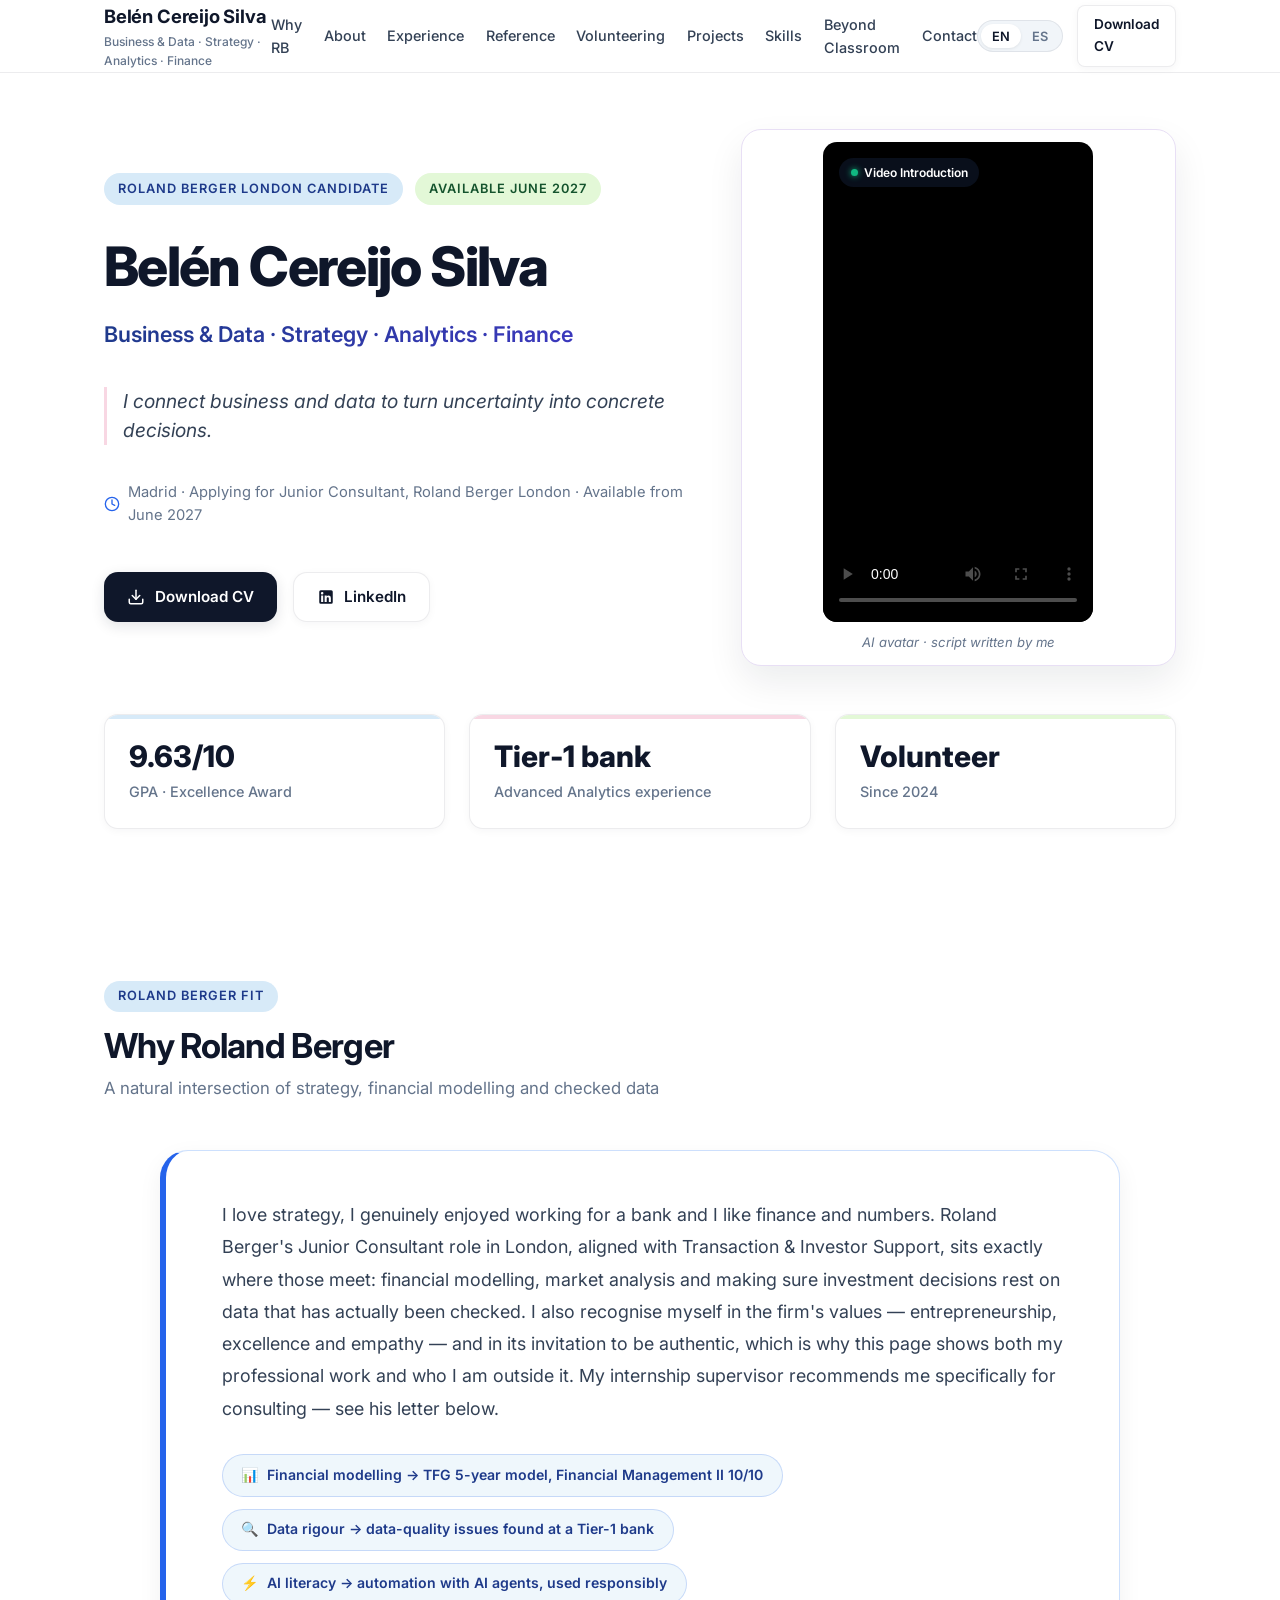
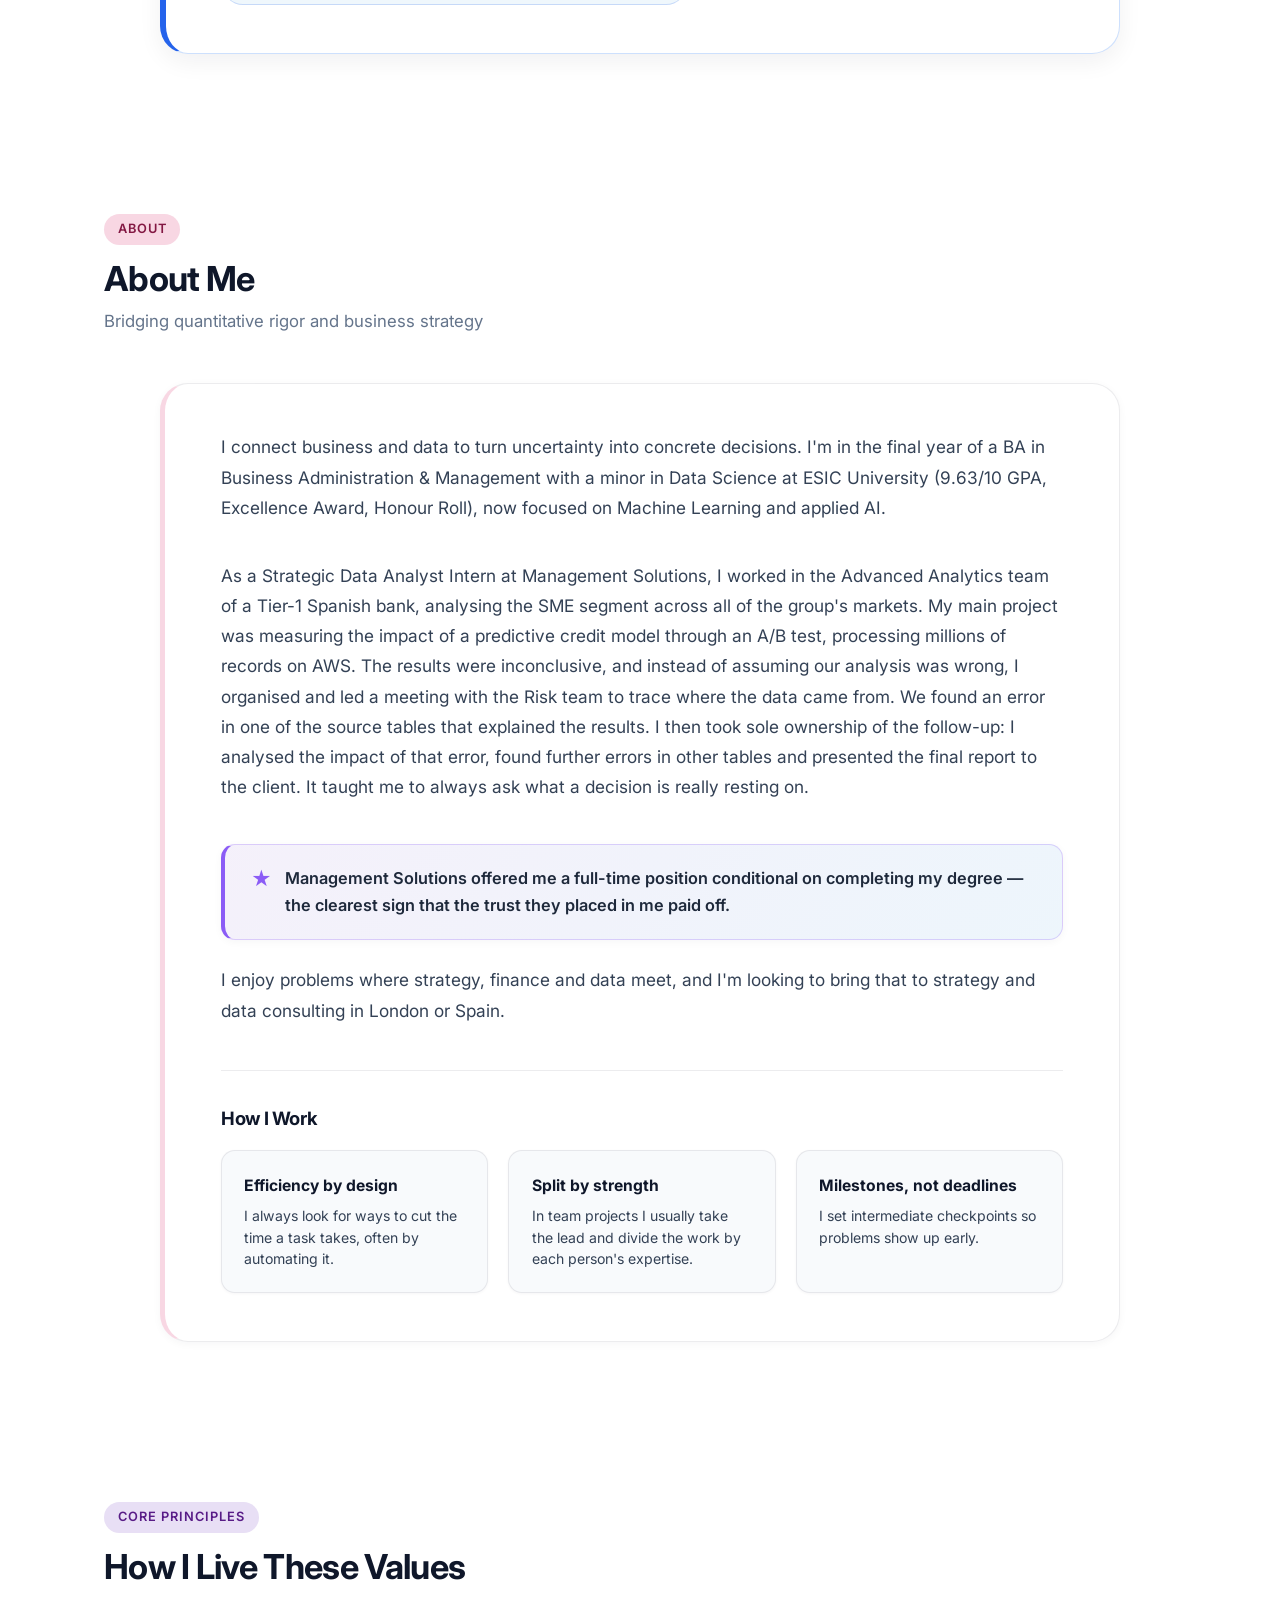
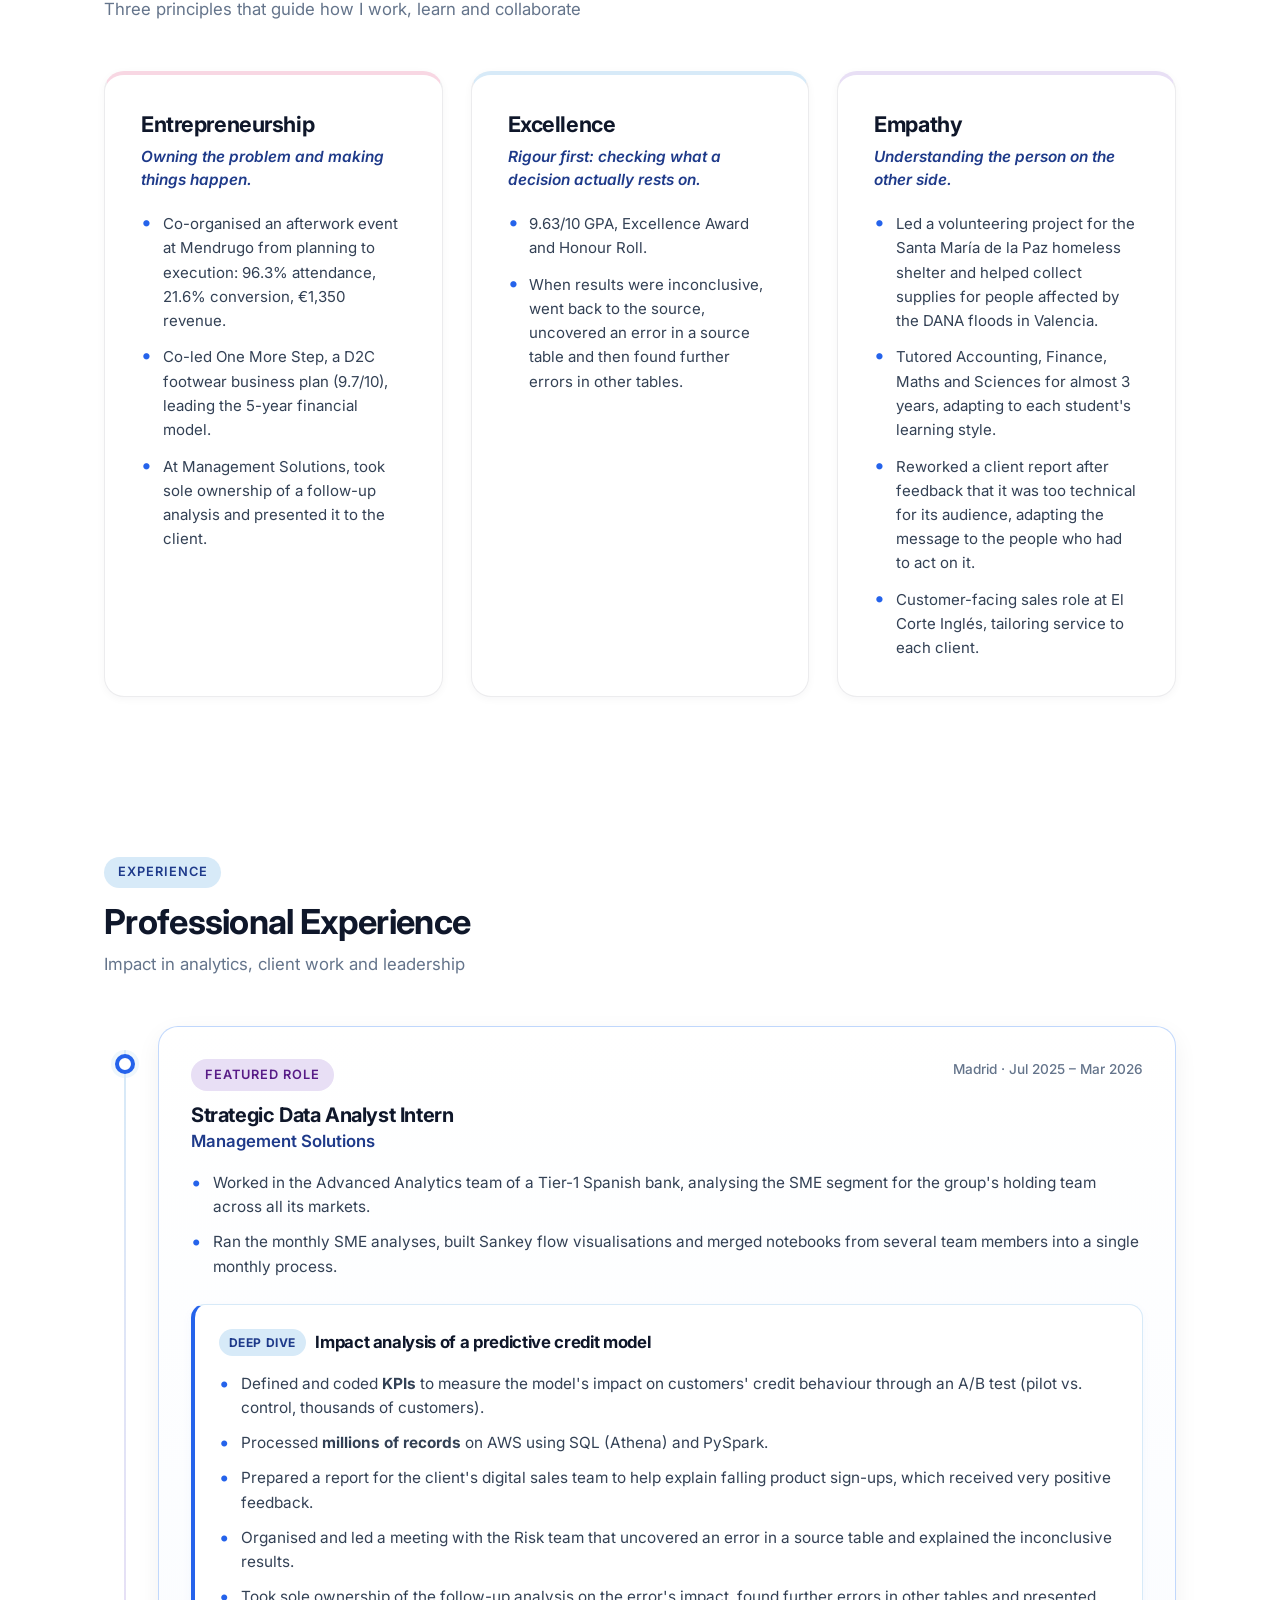
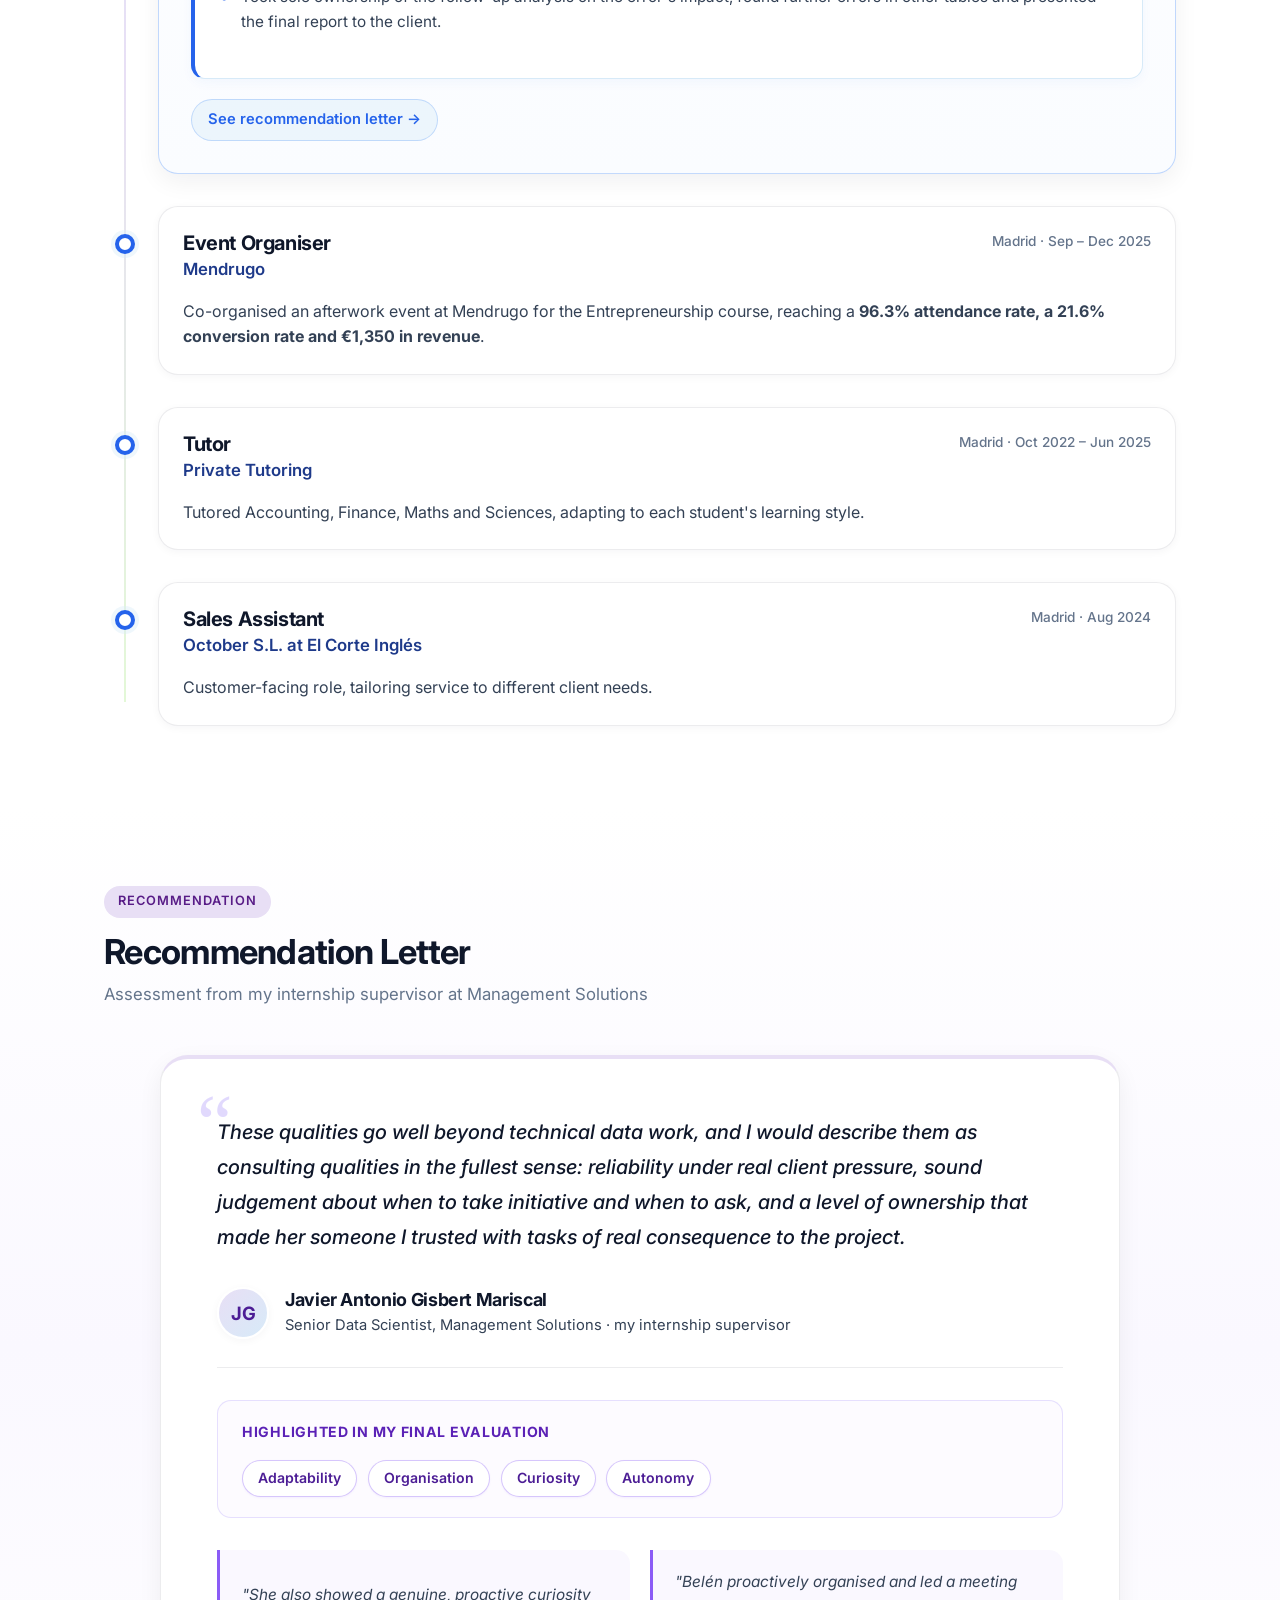
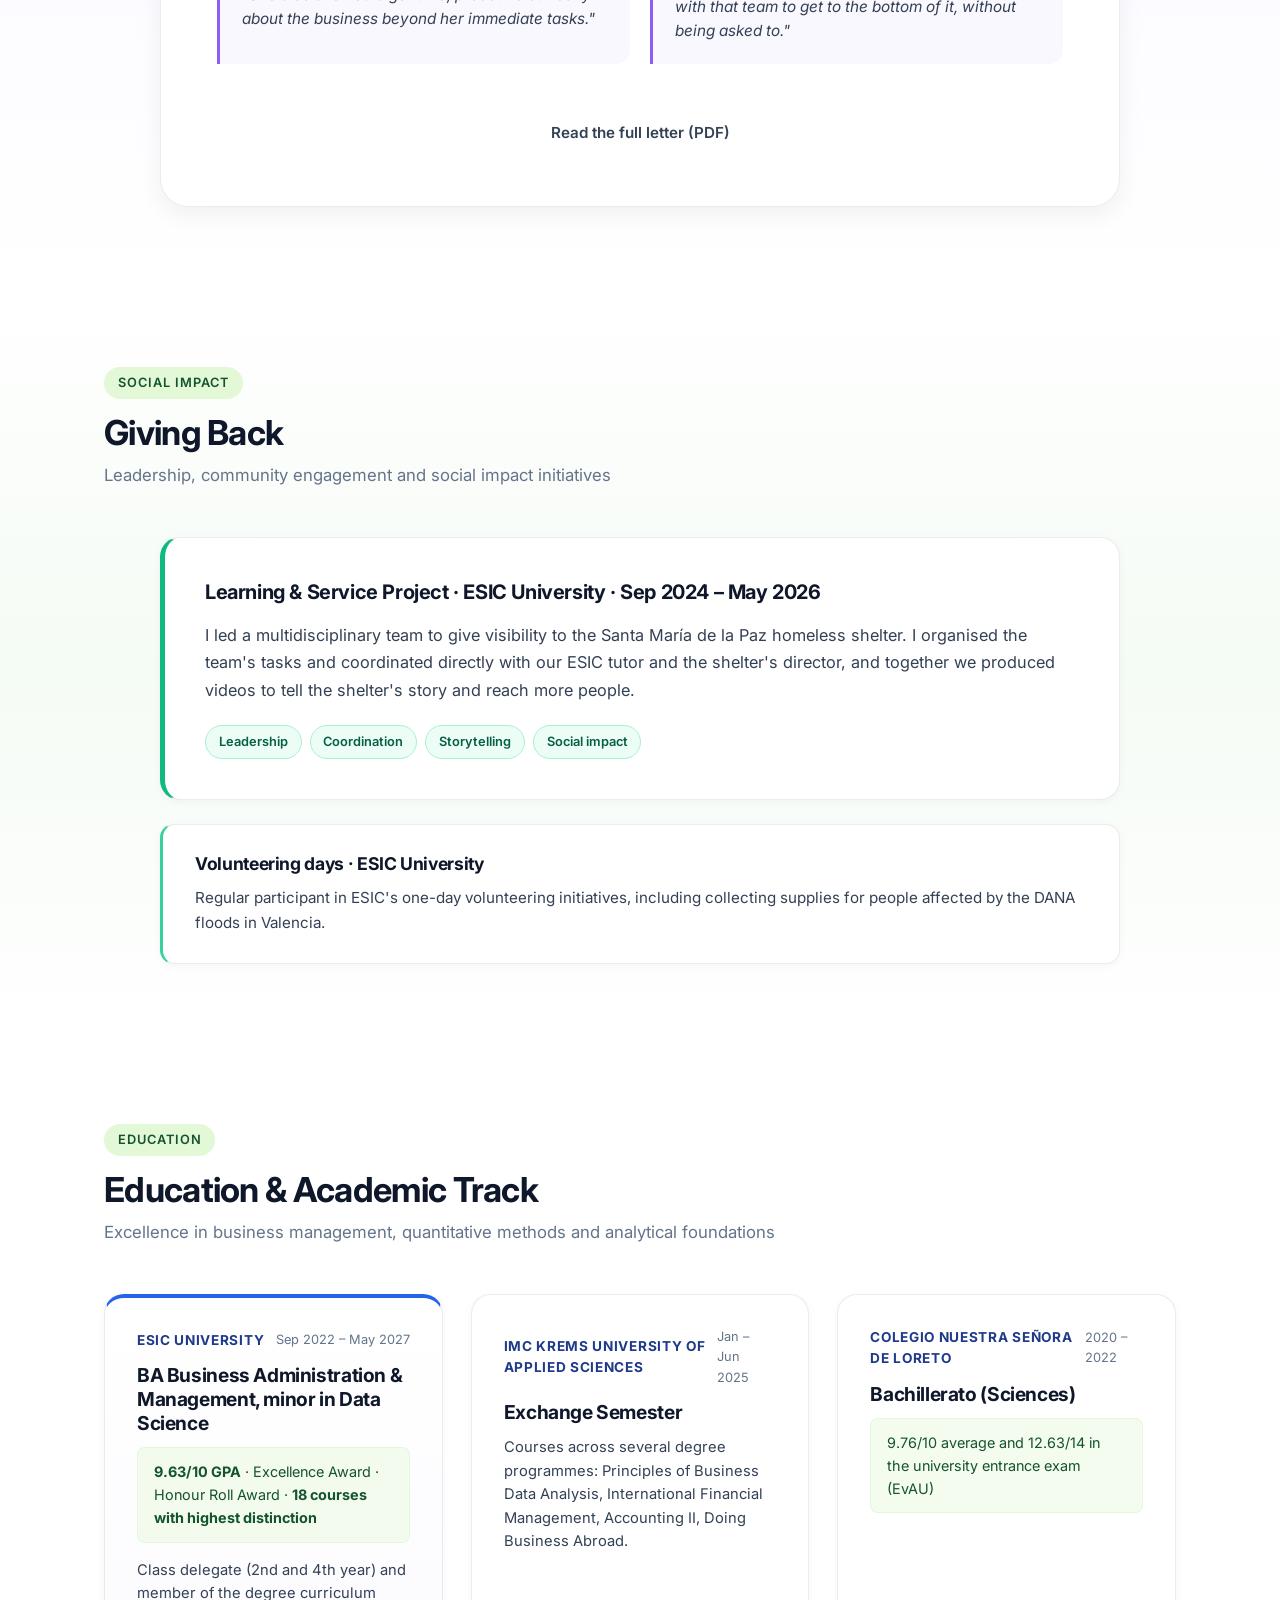
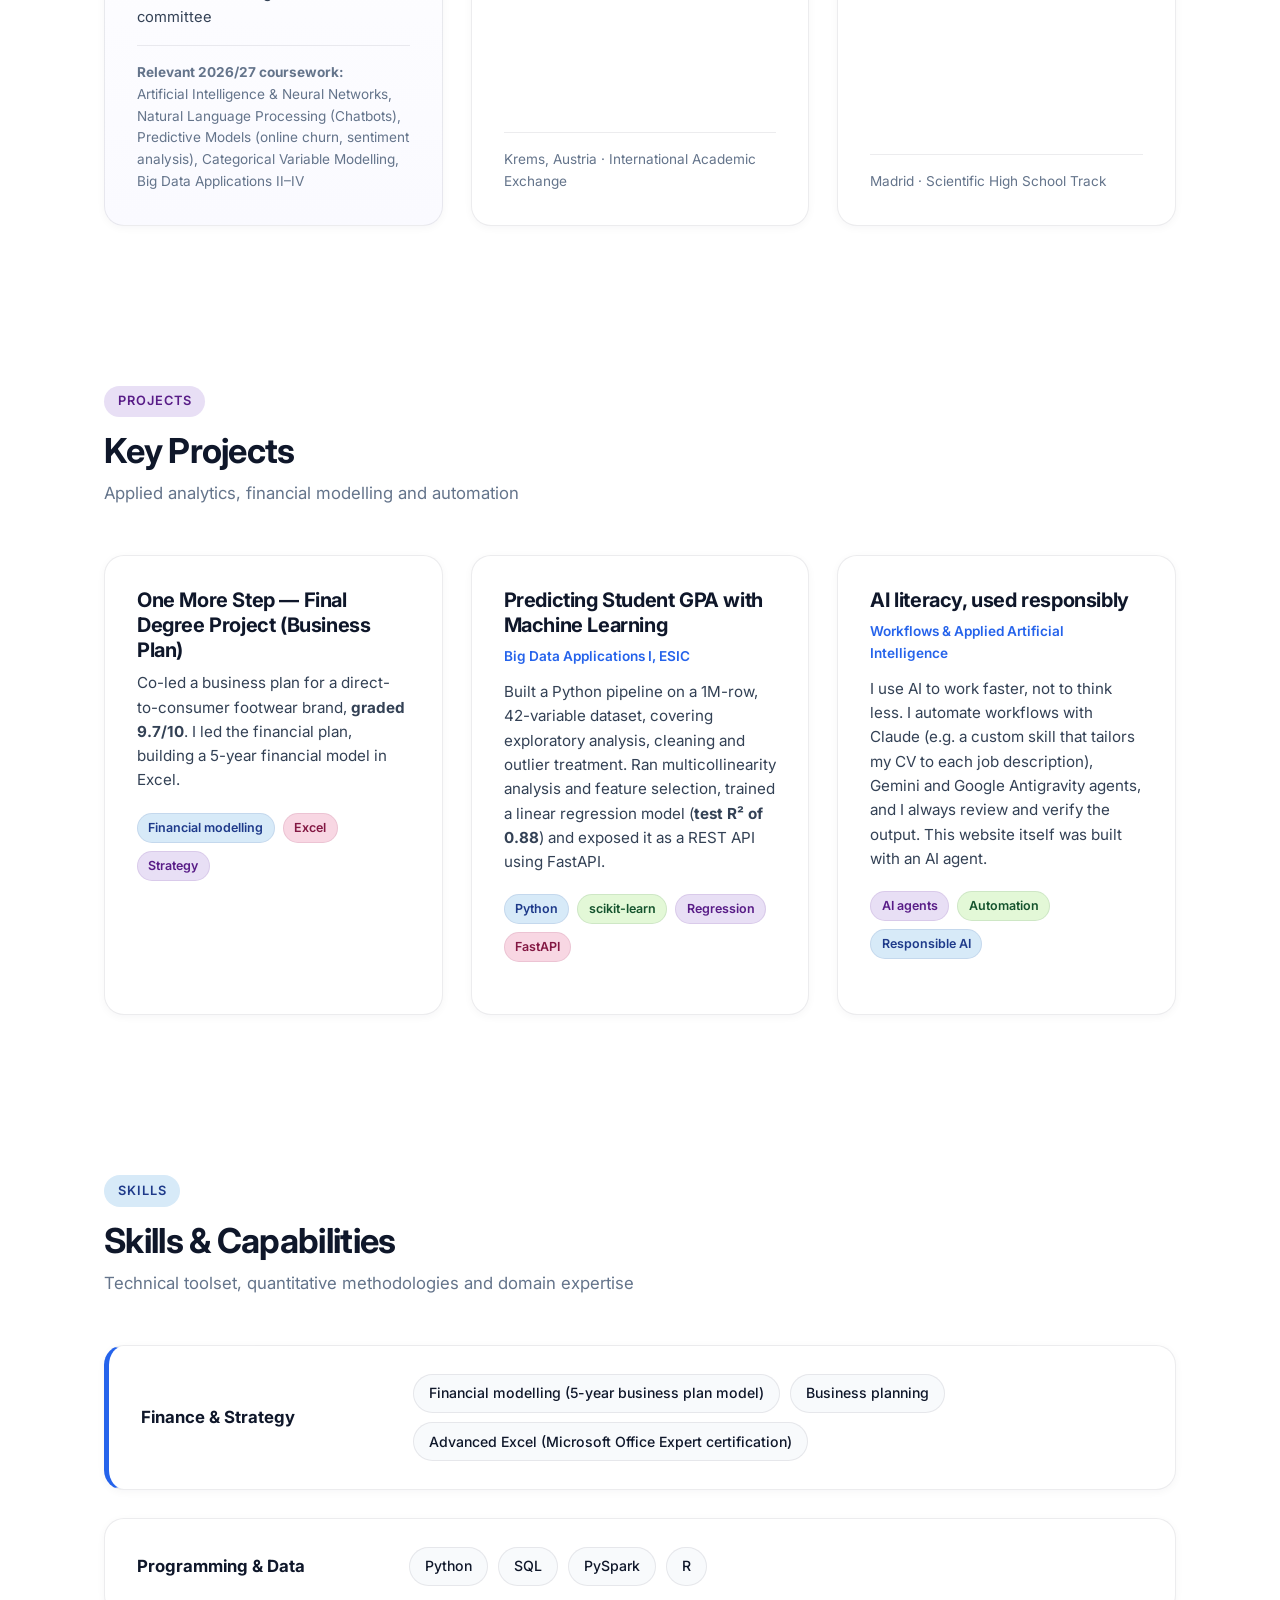
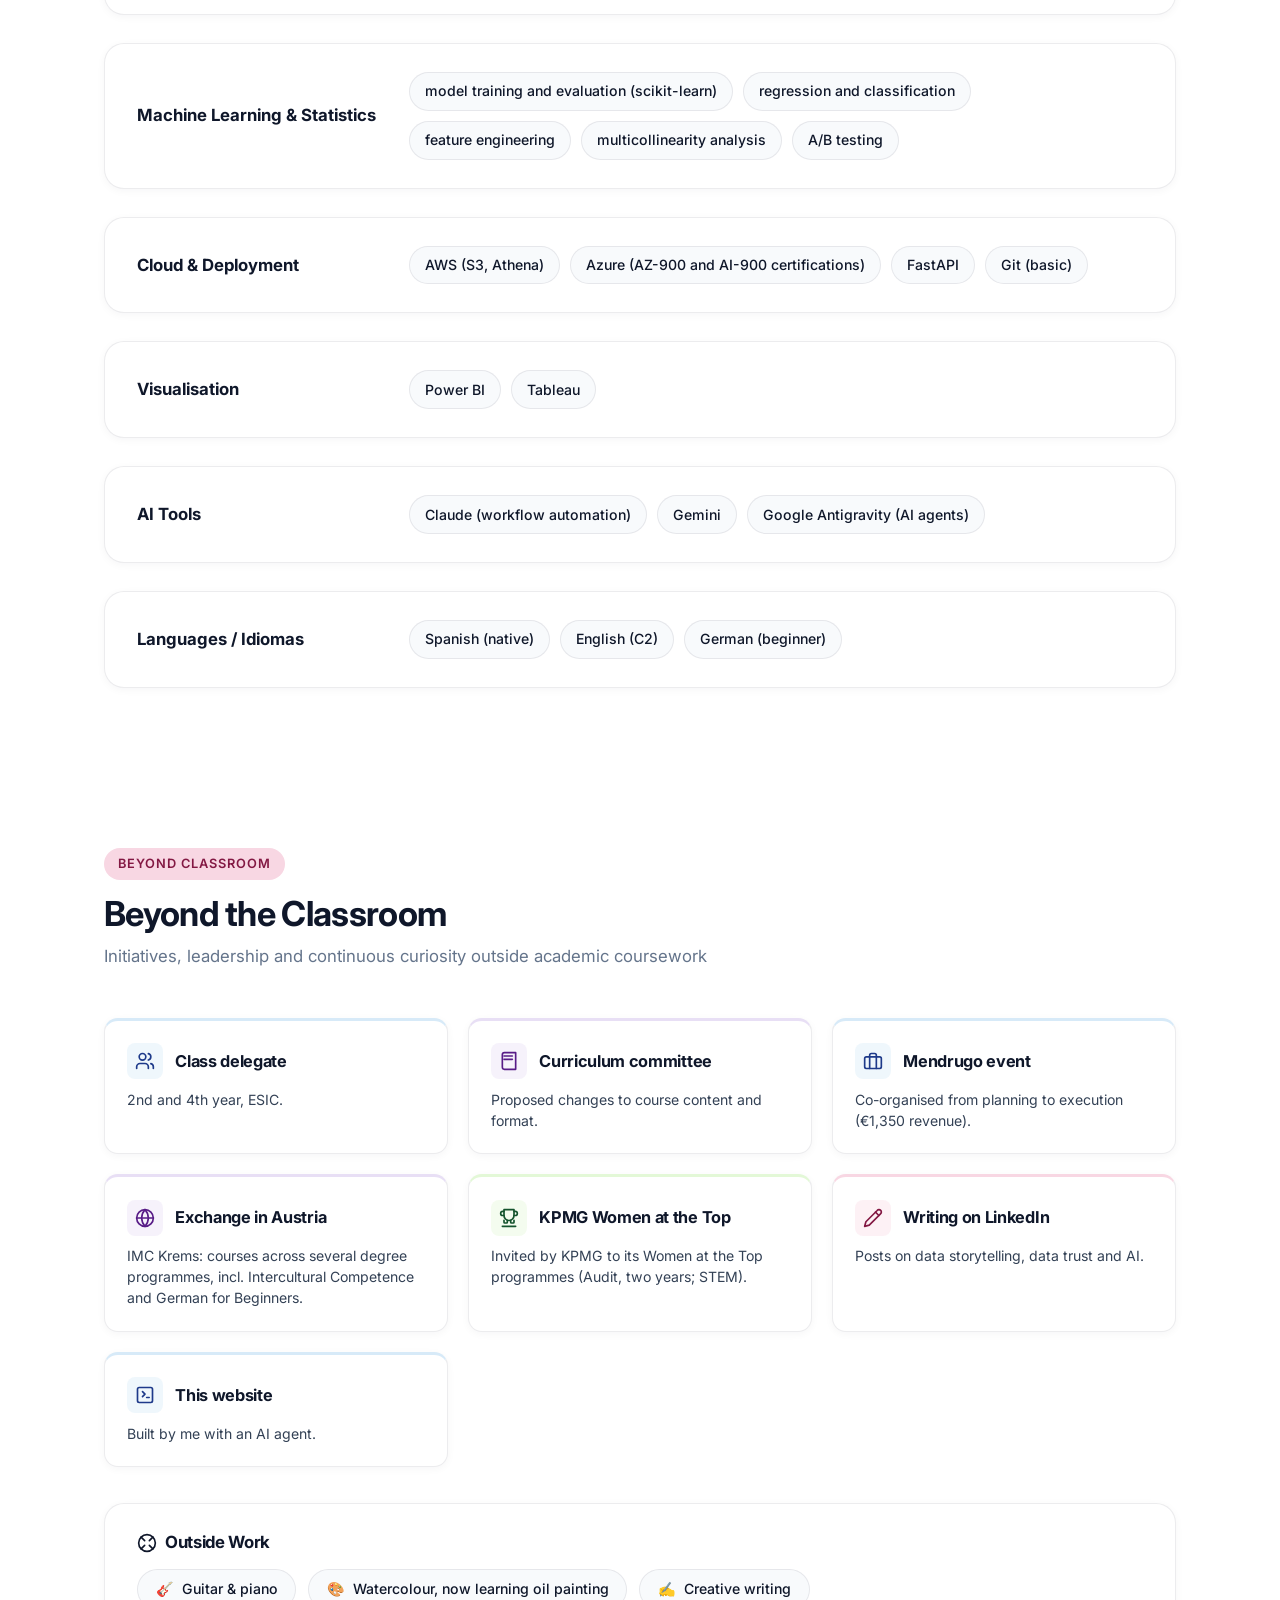
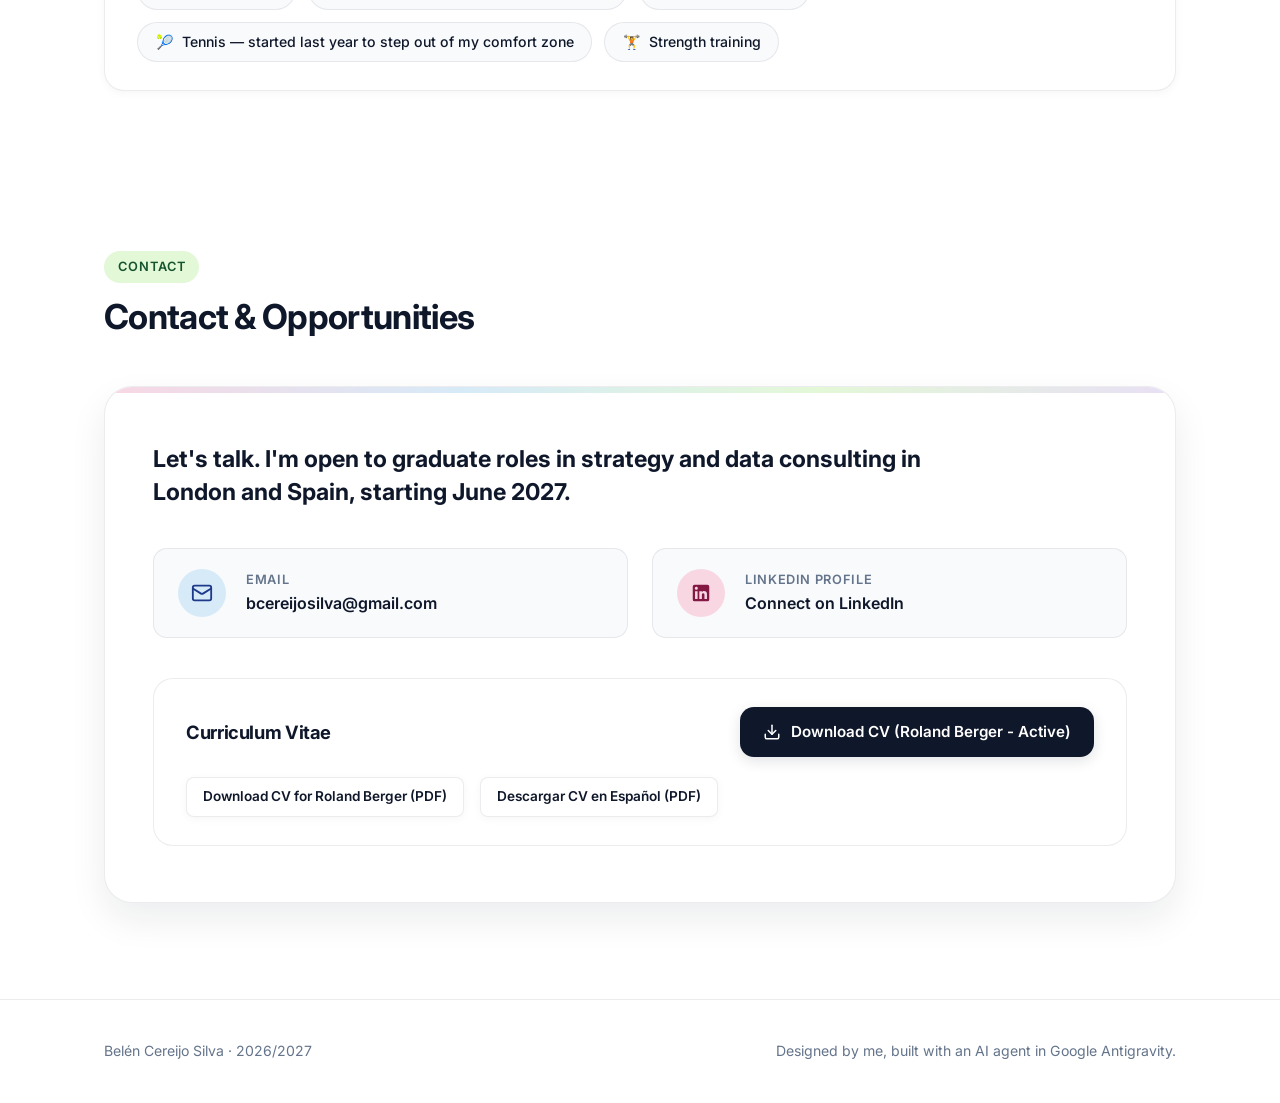
==== rb.html @ d7085d1e "Add files via upload" ====
<!DOCTYPE html>
<html lang="en">
<head>
  <meta charset="UTF-8">
  <meta name="viewport" content="width=device-width, initial-scale=1.0">
  <meta name="robots" content="noindex">
  <title data-i18n="meta.rbTitle">Belén Cereijo Silva | Application for Junior Consultant, Roland Berger London</title>
  <meta name="description" data-i18n-attr="content:meta.rbDescription" content="Tailored portfolio of Belén Cereijo Silva for the Junior Consultant position at Roland Berger London (Transaction &amp; Investor Support).">
  
  <!-- Open Graph / Meta -->
  <meta property="og:type" content="website">
  <meta property="og:title" data-i18n-attr="content:meta.rbTitle" content="Belén Cereijo Silva | Application for Junior Consultant, Roland Berger London">
  <meta property="og:description" data-i18n-attr="content:meta.rbDescription" content="Tailored portfolio of Belén Cereijo Silva for the Junior Consultant position at Roland Berger London.">
  <meta property="og:image" content="assets/avatar-poster.jpg">
  
  <!-- Google Fonts: Inter -->
  <link rel="preconnect" href="https://fonts.googleapis.com">
  <link rel="preconnect" href="https://fonts.gstatic.com" crossorigin>
  <link href="https://fonts.googleapis.com/css2?family=Inter:wght@400;500;600;700;800&display=swap" rel="stylesheet">
  
  <!-- Styles -->
  <link rel="stylesheet" href="styles.css">
</head>
<body data-page="rb">

  <!-- Background Ambient Pastel Blobs -->
  <div class="ambient-blobs" aria-hidden="true">
    <div class="blob blob-1"></div>
    <div class="blob blob-2"></div>
    <div class="blob blob-3"></div>
    <div class="blob blob-4"></div>
  </div>

  <!-- Sticky Header & Navigation -->
  <header class="site-header" role="banner">
    <div class="container nav-container">
      <a href="#hero" class="nav-brand" aria-label="Belén Cereijo Silva Home">
        <span class="nav-brand-name">Belén Cereijo Silva</span>
        <span class="nav-brand-sub" data-i18n="hero.headline">Business &amp; Data · Strategy · Analytics · Finance</span>
      </a>

      <!-- Desktop Nav -->
      <nav class="nav-menu" id="navMenu" role="navigation" aria-label="Primary Navigation">
        <a href="#why-rb" class="nav-link" data-i18n="nav.whyRb">Why RB</a>
        <a href="#about" class="nav-link" data-i18n="nav.about">About</a>
        <a href="#values" class="nav-link nav-desktop-hide" data-i18n="nav.values">Values</a>
        <a href="#experience" class="nav-link" data-i18n="nav.experience">Experience</a>
        <a href="#recommendation" class="nav-link" data-i18n="nav.recommendation">Reference</a>
        <a href="#volunteering" class="nav-link" data-i18n="nav.volunteering">Volunteering</a>
        <a href="#education" class="nav-link nav-desktop-hide" data-i18n="nav.education">Education</a>
        <a href="#projects" class="nav-link" data-i18n="nav.projects">Projects</a>
        <a href="#skills" class="nav-link" data-i18n="nav.skills">Skills</a>
        <a href="#beyond" class="nav-link" data-i18n="nav.beyond">Beyond Classroom</a>
        <a href="#contact" class="nav-link" data-i18n="nav.contact">Contact</a>
      </nav>

      <div class="nav-actions">
        <!-- Language Switcher EN | ES -->
        <div class="lang-selector" role="group" aria-label="Language Selector">
          <button type="button" class="lang-btn active" id="langEnBtn" aria-label="Switch to English" onclick="setLanguage('en')">EN</button>
          <button type="button" class="lang-btn" id="langEsBtn" aria-label="Cambiar a Español" onclick="setLanguage('es')">ES</button>
        </div>

        <!-- Download CV Action in Nav (points to Roland Berger CV) -->
        <a href="assets/CV_Belen_Cereijo_RB.pdf" id="navCvBtn" class="btn btn-outline btn-sm" download aria-label="Download CV" data-i18n="nav.downloadCv">
          <svg width="15" height="15" viewBox="0 0 24 24" fill="none" stroke="currentColor" stroke-width="2" stroke-linecap="round" stroke-linejoin="round" aria-hidden="true"><path d="M21 15v4a2 2 0 0 1-2 2H5a2 2 0 0 1-2-2v-4"/><polyline points="7 10 12 15 17 10"/><line x1="12" y1="15" x2="12" y2="3"/></svg>
          <span data-i18n="nav.downloadCv">Download CV</span>
        </a>

        <!-- Mobile Menu Toggle -->
        <button class="mobile-menu-btn" id="mobileMenuBtn" aria-label="Toggle Navigation Menu" aria-expanded="false" aria-controls="navMenu">
          <svg width="24" height="24" viewBox="0 0 24 24" fill="none" stroke="currentColor" stroke-width="2" stroke-linecap="round" stroke-linejoin="round" aria-hidden="true"><line x1="3" y1="12" x2="21" y2="12"/><line x1="3" y1="6" x2="21" y2="6"/><line x1="3" y1="18" x2="21" y2="18"/></svg>
        </button>
      </div>
    </div>
  </header>

  <main id="mainContent">

    <!-- =======================================================================
         1. HERO SECTION
         ======================================================================= -->
    <section class="section hero-section" id="hero" aria-labelledby="heroTitle">
      <div class="container">
        <div class="hero-grid">
          
          <!-- Hero Text Details -->
          <div class="hero-content fade-in-element">
            <div class="hero-badge-row">
              <span class="section-tag blue">Roland Berger London Candidate</span>
              <span class="section-tag green">Available June 2027</span>
            </div>

            <h1 class="hero-name" id="heroTitle" data-i18n="hero.name">Belén Cereijo Silva</h1>
            <p class="hero-headline" data-i18n="hero.headline">Business &amp; Data · Strategy · Analytics · Finance</p>
            <p class="hero-tagline" data-i18n="hero.tagline">I connect business and data to turn uncertainty into concrete decisions.</p>
            
            <p class="hero-small-line">
              <svg viewBox="0 0 24 24" fill="none" stroke="currentColor" stroke-width="2" stroke-linecap="round" stroke-linejoin="round" aria-hidden="true"><circle cx="12" cy="12" r="10"/><polyline points="12 6 12 12 16 14"/></svg>
              <span data-i18n="rb.smallLine">Madrid · Applying for Junior Consultant, Roland Berger London · Available from June 2027</span>
            </p>

            <div class="hero-buttons">
              <a href="assets/CV_Belen_Cereijo_RB.pdf" id="heroCvBtn" class="btn btn-primary" download>
                <svg width="18" height="18" viewBox="0 0 24 24" fill="none" stroke="currentColor" stroke-width="2" stroke-linecap="round" stroke-linejoin="round" aria-hidden="true"><path d="M21 15v4a2 2 0 0 1-2 2H5a2 2 0 0 1-2-2v-4"/><polyline points="7 10 12 15 17 10"/><line x1="12" y1="15" x2="12" y2="3"/></svg>
                <span data-i18n="hero.btnDownloadCv">Download CV</span>
              </a>

              <a href="https://linkedin.com/in/belen-cereijo-silva-esic" class="btn btn-outline" target="_blank" rel="noopener noreferrer">
                <svg width="18" height="18" viewBox="0 0 24 24" fill="currentColor" aria-hidden="true"><path d="M19 3a2 2 0 0 1 2 2v14a2 2 0 0 1-2 2H5a2 2 0 0 1-2-2V5a2 2 0 0 1 2-2h14m-.5 15.5v-5.3a3.26 3.26 0 0 0-3.26-3.26c-.85 0-1.84.52-2.28 1.3v-1.11h-2.79v8.37h2.79v-4.93c0-.77.62-1.4 1.39-1.4a1.4 1.4 0 0 1 1.4 1.4v4.93h2.75M6.88 8.56a1.68 1.68 0 0 0 1.68-1.68c0-.93-.75-1.69-1.68-1.69a1.69 1.69 0 0 0-1.69 1.69c0 .93.76 1.68 1.69 1.68m1.39 9.94v-8.37H5.5v8.37h2.77z"/></svg>
                <span data-i18n="hero.btnLinkedIn">LinkedIn</span>
              </a>
            </div>
          </div>

          <!-- Hero Video Card -->
          <div class="hero-video-wrapper fade-in-element">
            <div class="video-container">
              <div class="video-header-badge">
                <span class="video-pulse-dot" aria-hidden="true"></span>
                <span data-i18n="hero.videoBadge">Video Introduction</span>
              </div>
              <video 
                id="introVideo" 
                class="video-player" 
                controls 
                preload="metadata" 
                playsinline 
                poster="assets/avatar-poster.jpg"
                aria-label="Introduction video of Belén Cereijo Silva" 
                data-i18n-attr="aria-label:hero.videoAria">
                <source src="assets/avatar-belen.mp4" type="video/mp4">
                Your browser does not support HTML5 video.
              </video>
            </div>
            <div class="video-caption" data-i18n="hero.videoCaption">AI avatar · script written by me</div>
          </div>

        </div>

        <!-- 3 Highlights Stat Cards -->
        <div class="hero-highlights fade-in-element">
          <div class="stat-card card-blue">
            <div class="stat-number" data-i18n="hero.stat1Number">9.63/10</div>
            <div class="stat-label" data-i18n="hero.stat1Label">GPA · Excellence Award</div>
          </div>
          <div class="stat-card card-pink">
            <div class="stat-number" data-i18n="hero.stat2Number">Tier-1 bank</div>
            <div class="stat-label" data-i18n="hero.stat2Label">Advanced Analytics experience</div>
          </div>
          <a href="#volunteering" class="stat-card card-green" aria-label="View volunteering initiatives">
            <div class="stat-number" data-i18n="hero.stat3Number">Volunteer</div>
            <div class="stat-label" data-i18n="hero.stat3Label">Since 2024</div>
          </a>
        </div>
      </div>
    </section>

    <!-- =======================================================================
         WHY ROLAND BERGER SECTION (Exclusive to rb.html)
         ======================================================================= -->
    <section class="section why-rb-section" id="why-rb" aria-labelledby="whyRbTitle">
      <div class="container">
        <div class="section-header fade-in-element">
          <span class="section-tag blue" data-i18n="whyRb.sectionTag">Roland Berger Fit</span>
          <h2 class="section-title" id="whyRbTitle" data-i18n="whyRb.sectionTitle">Why Roland Berger</h2>
          <p class="section-subtitle" data-i18n="whyRb.sectionSubtitle">A natural intersection of strategy, financial modelling and checked data</p>
        </div>

        <div class="why-rb-card fade-in-element">
          <p class="why-rb-text" data-i18n="whyRb.cardText">
            I love strategy, I genuinely enjoyed working for a bank and I like finance and numbers. Roland Berger's Junior Consultant role in London, aligned with Transaction &amp; Investor Support, sits exactly where those meet: financial modelling, market analysis and making sure investment decisions rest on data that has actually been checked. I also recognise myself in the firm's values — entrepreneurship, excellence and empathy — and in its invitation to be authentic, which is why this page shows both my professional work and who I am outside it. My internship supervisor recommends me specifically for consulting — <a href="#recommendation" class="inline-link">see his letter below</a>.
          </p>
          <div class="fit-chips-row">
            <span class="fit-chip">📊 <span data-i18n="whyRb.fitChip1">Financial modelling → TFG 5-year model, Financial Management II 10/10</span></span>
            <span class="fit-chip">🔍 <span data-i18n="whyRb.fitChip2">Data rigour → data-quality issues found at a Tier-1 bank</span></span>
            <span class="fit-chip">⚡ <span data-i18n="whyRb.fitChip3">AI literacy → automation with AI agents, used responsibly</span></span>
          </div>
        </div>
      </div>
    </section>

    <!-- =======================================================================
         2. ABOUT SECTION & "HOW I WORK"
         ======================================================================= -->
    <section class="section about-section" id="about" aria-labelledby="aboutTitle">
      <div class="container">
        <div class="section-header fade-in-element">
          <span class="section-tag pink" data-i18n="about.sectionTag">About</span>
          <h2 class="section-title" id="aboutTitle" data-i18n="about.sectionTitle">About Me</h2>
          <p class="section-subtitle" data-i18n="about.sectionSubtitle">Bridging quantitative rigor and business strategy</p>
        </div>

        <div class="about-card fade-in-element">
          <!-- About Narrative -->
          <article class="about-content">
            <p data-i18n="about.p1">
              I connect business and data to turn uncertainty into concrete decisions. I'm in the final year of a BA in Business Administration &amp; Management with a minor in Data Science at ESIC University (9.63/10 GPA, Excellence Award, Honour Roll), now focused on Machine Learning and applied AI.
            </p>
            <p data-i18n="about.p2">
              As a Strategic Data Analyst Intern at Management Solutions, I worked in the Advanced Analytics team of a Tier-1 Spanish bank, analysing the SME segment across all of the group's markets. My main project was measuring the impact of a predictive credit model through an A/B test, processing millions of records on AWS. The results were inconclusive, and instead of assuming our analysis was wrong, I organised and led a meeting with the Risk team to trace where the data came from. We found an error in one of the source tables that explained the results. I then took sole ownership of the follow-up: I analysed the impact of that error, found further errors in other tables and presented the final report to the client. It taught me to always ask what a decision is really resting on.
            </p>
            <div class="about-offer-highlight" data-i18n="about.offer">
              Management Solutions offered me a full-time position conditional on completing my degree — the clearest sign that the trust they placed in me paid off.
            </div>
            <p data-i18n="about.p3">
              I enjoy problems where strategy, finance and data meet, and I'm looking to bring that to strategy and data consulting in London or Spain.
            </p>
          </article>

          <!-- "How I Work" 3 Mini-Cards -->
          <div class="how-i-work-box">
            <h3 class="how-i-work-title" data-i18n="about.howIWorkTitle">How I Work</h3>
            <div class="how-i-work-grid">
              <div class="work-card">
                <div class="work-title" data-i18n="about.work1Title">Efficiency by design</div>
                <div class="work-desc" data-i18n="about.work1Desc">I always look for ways to cut the time a task takes, often by automating it.</div>
              </div>
              <div class="work-card">
                <div class="work-title" data-i18n="about.work2Title">Split by strength</div>
                <div class="work-desc" data-i18n="about.work2Desc">In team projects I usually take the lead and divide the work by each person's expertise.</div>
              </div>
              <div class="work-card">
                <div class="work-title" data-i18n="about.work3Title">Milestones, not deadlines</div>
                <div class="work-desc" data-i18n="about.work3Desc">I set intermediate checkpoints so problems show up early.</div>
              </div>
            </div>
          </div>

        </div>
      </div>
    </section>

    <!-- =======================================================================
         3. VALUES SECTION ("How I live these values")
         ======================================================================= -->
    <section class="section values-section" id="values" aria-labelledby="valuesTitle">
      <div class="container">
        <div class="section-header fade-in-element">
          <span class="section-tag lilac" data-i18n="values.sectionTag">Core Principles</span>
          <h2 class="section-title" id="valuesTitle" data-i18n="values.sectionTitle">How I Live These Values</h2>
          <p class="section-subtitle" data-i18n="values.sectionSubtitle">Three principles that guide how I work, learn and collaborate</p>
        </div>

        <div class="values-grid">
          
          <!-- Card 1: Entrepreneurship -->
          <div class="value-card card-pink fade-in-element">
            <h3 class="value-title" data-i18n="values.card1Title">Entrepreneurship</h3>
            <p class="value-definition" data-i18n="values.card1Definition">"Owning the problem and making things happen."</p>
            <ul class="value-list">
              <li data-i18n="values.card1B1">Co-organised an afterwork event at Mendrugo from planning to execution: 96.3% attendance, 21.6% conversion, €1,350 revenue.</li>
              <li data-i18n="values.card1B2">Co-led One More Step, a D2C footwear business plan (9.7/10), leading the 5-year financial model.</li>
              <li data-i18n="values.card1B3">At Management Solutions, took sole ownership of a follow-up analysis and presented it to the client.</li>
            </ul>
          </div>

          <!-- Card 2: Excellence -->
          <div class="value-card card-blue fade-in-element">
            <h3 class="value-title" data-i18n="values.card2Title">Excellence</h3>
            <p class="value-definition" data-i18n="values.card2Definition">"Rigour first: checking what a decision actually rests on."</p>
            <ul class="value-list">
              <li data-i18n="values.card2B1">9.63/10 GPA, Excellence Award and Honour Roll.</li>
              <li data-i18n="values.card2B2">When results were inconclusive, went back to the source, uncovered an error in a source table and then found further errors in other tables.</li>
            </ul>
          </div>

          <!-- Card 3: Empathy -->
          <div class="value-card card-lilac fade-in-element">
            <h3 class="value-title" data-i18n="values.card3Title">Empathy</h3>
            <p class="value-definition" data-i18n="values.card3Definition">"Understanding the person on the other side."</p>
            <ul class="value-list">
              <li data-i18n="values.card3B1">Led a volunteering project for the Santa María de la Paz homeless shelter and helped collect supplies for people affected by the DANA floods in Valencia.</li>
              <li data-i18n="values.card3B2">Tutored Accounting, Finance, Maths and Sciences for almost 3 years, adapting to each student's learning style.</li>
              <li data-i18n="values.card3B3">Reworked a client report after feedback that it was too technical for its audience, adapting the message to the people who had to act on it.</li>
              <li data-i18n="values.card3B4">Customer-facing sales role at El Corte Inglés, tailoring service to each client.</li>
            </ul>
          </div>

        </div>
      </div>
    </section>

    <!-- =======================================================================
         3. EXPERIENCE SECTION
         ======================================================================= -->
    <section class="section experience-section" id="experience" aria-labelledby="experienceTitle">
      <div class="container">
        <div class="section-header fade-in-element">
          <span class="section-tag blue" data-i18n="nav.experience">Experience</span>
          <h2 class="section-title" id="experienceTitle" data-i18n="experience.sectionTitle">Professional Experience</h2>
          <p class="section-subtitle" data-i18n="experience.sectionSubtitle">Impact in analytics, client work and leadership</p>
        </div>

        <div class="timeline">
          <!-- 1. Management Solutions (Featured) -->
          <div class="timeline-item fade-in-element">
            <div class="timeline-node" aria-hidden="true"></div>
            <div class="timeline-card featured">
              <div class="timeline-header">
                <div>
                  <span class="section-tag lilac" data-i18n="experience.featuredBadge">Featured Role</span>
                  <h3 class="role-title" data-i18n="experience.ms.role">Strategic Data Analyst Intern</h3>
                  <div class="company-name" data-i18n="experience.ms.company">Management Solutions</div>
                </div>
                <div class="role-meta">
                  <span data-i18n="experience.ms.location">Madrid</span> · <span data-i18n="experience.ms.period">Jul 2025 – Mar 2026</span>
                </div>
              </div>

              <ul class="timeline-list">
                <li data-i18n="experience.ms.b1">Worked in the Advanced Analytics team of a Tier-1 Spanish bank, analysing the SME segment for the group's holding team across all its markets.</li>
                <li data-i18n="experience.ms.b2">Ran the monthly SME analyses, built Sankey flow visualisations and merged notebooks from several team members into a single monthly process.</li>
              </ul>

              <!-- Deep Dive: Impact Analysis of a Predictive Credit Model -->
              <div class="impact-subcard">
                <div class="impact-header">
                  <span class="impact-badge">Deep Dive</span>
                  <h4 class="impact-title" data-i18n="experience.ms.impactTitle">Impact analysis of a predictive credit model</h4>
                </div>
                <ul class="timeline-list">
                  <li data-i18n="experience.ms.impactB1">Defined and coded <strong>KPIs</strong> to measure the model's impact on customers' credit behaviour through an A/B test (pilot vs. control, thousands of customers).</li>
                  <li data-i18n="experience.ms.impactB2">Processed <strong>millions of records</strong> on AWS using SQL (Athena) and PySpark.</li>
                  <li data-i18n="experience.ms.impactB3">Prepared a report for the client's digital sales team to help explain falling product sign-ups, which received very positive feedback.</li>
                  <li data-i18n="experience.ms.impactB4">Organised and led a meeting with the Risk team that uncovered an error in a source table and explained the inconclusive results.</li>
                  <li data-i18n="experience.ms.impactB5">Took sole ownership of the follow-up analysis on the error's impact, found further errors in other tables and presented the final report to the client.</li>
                </ul>
              </div>

              <a href="#recommendation" class="experience-ref-link" data-i18n="experience.ms.refLink">See recommendation letter →</a>
            </div>
          </div>

          <!-- 2. Mendrugo -->
          <div class="timeline-item fade-in-element">
            <div class="timeline-node" aria-hidden="true"></div>
            <div class="timeline-card compact">
              <div class="timeline-header">
                <div>
                  <h3 class="role-title" data-i18n="experience.mendrugo.role">Event Organiser</h3>
                  <div class="company-name" data-i18n="experience.mendrugo.company">Mendrugo</div>
                </div>
                <div class="role-meta">
                  <span data-i18n="experience.mendrugo.location">Madrid</span> · <span data-i18n="experience.mendrugo.period">Sep – Dec 2025</span>
                </div>
              </div>
              <p data-i18n="experience.mendrugo.desc">
                Co-organised an afterwork event at Mendrugo for the Entrepreneurship course, reaching a <strong>96.3% attendance rate, a 21.6% conversion rate and €1,350 in revenue</strong>.
              </p>
            </div>
          </div>

          <!-- 3. Private Tutoring -->
          <div class="timeline-item fade-in-element">
            <div class="timeline-node" aria-hidden="true"></div>
            <div class="timeline-card compact">
              <div class="timeline-header">
                <div>
                  <h3 class="role-title" data-i18n="experience.tutoring.role">Tutor</h3>
                  <div class="company-name" data-i18n="experience.tutoring.company">Private Tutoring</div>
                </div>
                <div class="role-meta">
                  <span data-i18n="experience.tutoring.location">Madrid</span> · <span data-i18n="experience.tutoring.period">Oct 2022 – Jun 2025</span>
                </div>
              </div>
              <p data-i18n="experience.tutoring.desc">
                Tutored Accounting, Finance, Maths and Sciences, adapting to each student's learning style.
              </p>
            </div>
          </div>

          <!-- 4. Sales Assistant: October S.L. at El Corte Inglés -->
          <div class="timeline-item fade-in-element">
            <div class="timeline-node" aria-hidden="true"></div>
            <div class="timeline-card compact">
              <div class="timeline-header">
                <div>
                  <h3 class="role-title" data-i18n="experience.october.role">Sales Assistant</h3>
                  <div class="company-name" data-i18n="experience.october.company">October S.L. at El Corte Inglés</div>
                </div>
                <div class="role-meta">
                  <span data-i18n="experience.october.location">Madrid</span> · <span data-i18n="experience.october.period">Aug 2024</span>
                </div>
              </div>
              <p data-i18n="experience.october.desc">
                Customer-facing role, tailoring service to different client needs.
              </p>
            </div>
          </div>
        </div>

      </div>
    </section>

    <!-- =======================================================================
         RECOMMENDATION LETTER SECTION
         ======================================================================= -->
    <section class="section section-recommendation" id="recommendation" aria-labelledby="recommendationTitle">
      <div class="container">
        <div class="section-header text-center fade-in-element">
          <span class="section-tag lilac" data-i18n="recommendation.sectionTag">Recommendation</span>
          <h2 class="section-title" id="recommendationTitle" data-i18n="recommendation.sectionTitle">Recommendation Letter</h2>
          <p class="section-subtitle" data-i18n="recommendation.sectionSubtitle">Assessment from my internship supervisor at Management Solutions</p>
        </div>

        <div class="recommendation-card fade-in-element">
          <div class="quote-icon" aria-hidden="true">“</div>
          
          <blockquote class="main-quote-box">
            <p class="main-quote-text" data-i18n="recommendation.mainQuote">These qualities go well beyond technical data work, and I would describe them as consulting qualities in the fullest sense: reliability under real client pressure, sound judgement about when to take initiative and when to ask, and a level of ownership that made her someone I trusted with tasks of real consequence to the project.</p>
            <p class="quote-translation" data-i18n="recommendation.quoteTranslation"></p>
          </blockquote>

          <div class="recommender-profile">
            <div class="recommender-avatar-placeholder" aria-hidden="true">JG</div>
            <div class="recommender-info">
              <h3 class="recommender-name" data-i18n="recommendation.authorName">Javier Antonio Gisbert Mariscal</h3>
              <p class="recommender-role" data-i18n="recommendation.authorRole">Senior Data Scientist, Management Solutions · my internship supervisor</p>
            </div>
          </div>

          <div class="eval-chips-container">
            <span class="eval-chips-label" data-i18n="recommendation.evalLabel">Highlighted in my final evaluation</span>
            <div class="eval-chips-list">
              <span class="eval-chip" data-i18n="recommendation.chip1">Adaptability</span>
              <span class="eval-chip" data-i18n="recommendation.chip2">Organisation</span>
              <span class="eval-chip" data-i18n="recommendation.chip3">Curiosity</span>
              <span class="eval-chip" data-i18n="recommendation.chip4">Autonomy</span>
            </div>
          </div>

          <div class="secondary-quotes-grid">
            <div class="secondary-quote-card">
              <p class="secondary-quote-text" data-i18n="recommendation.secQuote1">"She also showed a genuine, proactive curiosity about the business beyond her immediate tasks."</p>
            </div>
            <div class="secondary-quote-card">
              <p class="secondary-quote-text" data-i18n="recommendation.secQuote2">"Belén proactively organised and led a meeting with that team to get to the bottom of it, without being asked to."</p>
            </div>
          </div>

          <div class="recommendation-actions">
            <a href="assets/recommendation-letter.pdf" target="_blank" rel="noopener noreferrer" class="btn btn-secondary" data-i18n="recommendation.btnPdf">
              <svg width="18" height="18" viewBox="0 0 24 24" fill="none" stroke="currentColor" stroke-width="2" stroke-linecap="round" stroke-linejoin="round" aria-hidden="true"><path d="M14 2H6a2 2 0 0 0-2 2v16a2 2 0 0 0 2 2h12a2 2 0 0 0 2-2V8z"/><polyline points="14 2 14 8 20 8"/><line x1="16" y1="13" x2="8" y2="13"/><line x1="16" y1="17" x2="8" y2="17"/><polyline points="10 9 9 9 8 9"/></svg>
              <span>Read the full letter (PDF)</span>
            </a>
          </div>
        </div>
      </div>
    </section>

    <!-- =======================================================================
         GIVING BACK / VOLUNTEERING SECTION
         ======================================================================= -->
    <section class="section section-volunteering" id="volunteering" aria-labelledby="volunteeringTitle">
      <div class="container">
        <div class="section-header text-center fade-in-element">
          <span class="section-tag green" data-i18n="volunteering.sectionTag">Social Impact</span>
          <h2 class="section-title" id="volunteeringTitle" data-i18n="volunteering.sectionTitle">Giving Back</h2>
          <p class="section-subtitle" data-i18n="volunteering.sectionSubtitle">Leadership, community engagement and social impact initiatives</p>
        </div>

        <div class="volunteering-container fade-in-element">
          <!-- Featured Card: Learning & Service Project -->
          <div class="volunteering-featured-card">
            <div class="volunteering-header">
              <h3 class="volunteering-title" data-i18n="volunteering.featuredTitle">Learning &amp; Service Project · ESIC University · Sep 2024 – May 2026</h3>
            </div>
            <p class="volunteering-desc" data-i18n="volunteering.featuredDesc">
              I led a multidisciplinary team to give visibility to the Santa María de la Paz homeless shelter. I organised the team's tasks and coordinated directly with our ESIC tutor and the shelter's director, and together we produced videos to tell the shelter's story and reach more people.
            </p>
            <div class="volunteering-tags">
              <span class="volunteering-tag" data-i18n="volunteering.tag1">Leadership</span>
              <span class="volunteering-tag" data-i18n="volunteering.tag2">Coordination</span>
              <span class="volunteering-tag" data-i18n="volunteering.tag3">Storytelling</span>
              <span class="volunteering-tag" data-i18n="volunteering.tag4">Social impact</span>
            </div>
          </div>

          <!-- Smaller Card: Volunteering Days -->
          <div class="volunteering-small-card">
            <h3 class="volunteering-small-title" data-i18n="volunteering.smallTitle">Volunteering days · ESIC University</h3>
            <p class="volunteering-small-desc" data-i18n="volunteering.smallDesc">
              Regular participant in ESIC's one-day volunteering initiatives, including collecting supplies for people affected by the DANA floods in Valencia.
            </p>
          </div>
        </div>
      </div>
    </section>

    <!-- =======================================================================
         5. EDUCATION SECTION
         ======================================================================= -->
    <section class="section education-section" id="education" aria-labelledby="educationTitle">
      <div class="container">
        <div class="section-header fade-in-element">
          <span class="section-tag green" data-i18n="nav.education">Education</span>
          <h2 class="section-title" id="educationTitle" data-i18n="education.sectionTitle">Education &amp; Academic Track</h2>
          <p class="section-subtitle" data-i18n="education.sectionSubtitle">Excellence in business management, quantitative methods and analytical foundations</p>
        </div>

        <div class="education-grid">
          
          <!-- ESIC University -->
          <div class="edu-card highlight-card fade-in-element">
            <div>
              <div class="edu-meta-top">
                <span class="edu-institution" data-i18n="education.esic.institution">ESIC University</span>
                <span class="edu-period" data-i18n="education.esic.period">Sep 2022 – May 2027</span>
              </div>
              <h3 class="edu-degree" data-i18n="education.esic.degree">BA Business Administration &amp; Management, minor in Data Science</h3>
              <div class="edu-highlight-box" data-i18n="education.esic.highlight">
                <strong>9.63/10 GPA</strong> · Excellence Award · Honour Roll Award · <strong>18 courses with highest distinction</strong>
              </div>
              <p class="edu-details" data-i18n="education.esic.role">
                Class delegate (2nd and 4th year) and member of the degree curriculum committee
              </p>
            </div>
            <div class="coursework-badge-box">
              <strong data-i18n="education.esic.courseworkTitle">Relevant 2026/27 coursework:</strong>
              <p data-i18n="education.esic.coursework">Artificial Intelligence &amp; Neural Networks, Natural Language Processing (Chatbots), Predictive Models (online churn, sentiment analysis), Categorical Variable Modelling, Big Data Applications II–IV</p>
            </div>
          </div>

          <!-- IMC Krems -->
          <div class="edu-card fade-in-element">
            <div>
              <div class="edu-meta-top">
                <span class="edu-institution" data-i18n="education.krems.institution">IMC Krems University of Applied Sciences</span>
                <span class="edu-period" data-i18n="education.krems.period">Jan – Jun 2025</span>
              </div>
              <h3 class="edu-degree" data-i18n="education.krems.degree">Exchange Semester</h3>
              <p class="edu-details" data-i18n="education.krems.desc">
                Courses across several degree programmes: Principles of Business Data Analysis, International Financial Management, Accounting II, Doing Business Abroad.
              </p>
            </div>
            <div class="coursework-badge-box">
              <span>Krems, Austria · International Academic Exchange</span>
            </div>
          </div>

          <!-- Colegio Nuestra Señora de Loreto -->
          <div class="edu-card fade-in-element">
            <div>
              <div class="edu-meta-top">
                <span class="edu-institution" data-i18n="education.loreto.institution">Colegio Nuestra Señora de Loreto</span>
                <span class="edu-period" data-i18n="education.loreto.period">2020 – 2022</span>
              </div>
              <h3 class="edu-degree" data-i18n="education.loreto.degree">Bachillerato (Sciences)</h3>
              <div class="edu-highlight-box" data-i18n="education.loreto.desc">
                9.76/10 average and 12.63/14 in the university entrance exam (EvAU)
              </div>
            </div>
            <div class="coursework-badge-box">
              <span>Madrid · Scientific High School Track</span>
            </div>
          </div>

        </div>
      </div>
    </section>

    <!-- =======================================================================
         6. PROJECTS SECTION (3 Projects)
         ======================================================================= -->
    <section class="section projects-section" id="projects" aria-labelledby="projectsTitle">
      <div class="container">
        <div class="section-header fade-in-element">
          <span class="section-tag lilac" data-i18n="nav.projects">Projects</span>
          <h2 class="section-title" id="projectsTitle" data-i18n="projects.sectionTitle">Key Projects</h2>
          <p class="section-subtitle" data-i18n="projects.sectionSubtitle">Applied analytics, financial modelling and automation</p>
        </div>

        <div class="projects-grid">
          
          <!-- Project 1: One More Step -->
          <div class="project-card fade-in-element">
            <div class="project-top">
              <div class="project-header-row">
                <h3 class="project-title" data-i18n="projects.p1.title">One More Step — Final Degree Project (Business Plan)</h3>
              </div>
              <p class="project-desc" data-i18n="projects.p1.desc">
                Co-led a business plan for a direct-to-consumer footwear brand, <strong>graded 9.7/10</strong>. I led the financial plan, building a 5-year financial model in Excel.
              </p>
              <div class="project-tags">
                <span class="tag-pill accent-blue">Financial modelling</span>
                <span class="tag-pill accent-pink">Excel</span>
                <span class="tag-pill accent-lilac">Strategy</span>
              </div>
            </div>
          </div>

          <!-- Project 2: Predicting Student GPA with Machine Learning -->
          <div class="project-card fade-in-element">
            <div class="project-top">
              <div class="project-header-row">
                <h3 class="project-title" data-i18n="projects.p2.title">Predicting Student GPA with Machine Learning</h3>
              </div>
              <div class="project-subtitle" data-i18n="projects.p2.subtitle">Big Data Applications I, ESIC</div>
              <p class="project-desc" data-i18n="projects.p2.desc">
                Built a Python pipeline on a 1M-row, 42-variable dataset, covering exploratory analysis, cleaning and outlier treatment. Ran multicollinearity analysis and feature selection, trained a linear regression model (<strong>test R² of 0.88</strong>) and exposed it as a REST API using FastAPI.
              </p>
              <div class="project-tags">
                <span class="tag-pill accent-blue">Python</span>
                <span class="tag-pill accent-green">scikit-learn</span>
                <span class="tag-pill accent-lilac">Regression</span>
                <span class="tag-pill accent-pink">FastAPI</span>
              </div>
            </div>
          </div>

          <!-- Project 3: AI literacy, used responsibly -->
          <div class="project-card fade-in-element">
            <div class="project-top">
              <div class="project-header-row">
                <h3 class="project-title" data-i18n="projects.p3.title">AI literacy, used responsibly</h3>
              </div>
              <div class="project-subtitle" data-i18n="projects.p3.subtitle">Workflows &amp; Applied Artificial Intelligence</div>
              <p class="project-desc" data-i18n="projects.p3.desc">
                I use AI to work faster, not to think less. I automate workflows with Claude (e.g. a custom skill that tailors my CV to each job description), Gemini and Google Antigravity agents, and I always review and verify the output. This website itself was built with an AI agent.
              </p>
              <div class="project-tags">
                <span class="tag-pill accent-lilac">AI agents</span>
                <span class="tag-pill accent-green">Automation</span>
                <span class="tag-pill accent-blue">Responsible AI</span>
              </div>
            </div>
          </div>

        </div>
      </div>
    </section>

    <!-- =======================================================================
         7. SKILLS SECTION (Grouped Chips with Finance & Strategy First)
         ======================================================================= -->
    <section class="section skills-section" id="skills" aria-labelledby="skillsTitle">
      <div class="container">
        <div class="section-header fade-in-element">
          <span class="section-tag blue" data-i18n="nav.skills">Skills</span>
          <h2 class="section-title" id="skillsTitle" data-i18n="skills.sectionTitle">Skills &amp; Capabilities</h2>
          <p class="section-subtitle" data-i18n="skills.sectionSubtitle">Technical toolset, quantitative methodologies and domain expertise</p>
        </div>

        <div class="skills-container">
          
          <!-- Group 1: Finance & Strategy (NEW FIRST GROUP) -->
          <div class="skill-group-card featured-skills fade-in-element">
            <div class="skill-group-title" data-i18n="skills.groupFinanceTitle">Finance &amp; Strategy</div>
            <div class="chips-wrapper" id="skillsGroupFinance">
              <span class="skill-chip">Financial modelling (5-year business plan model)</span>
              <span class="skill-chip">Business planning</span>
              <span class="skill-chip">Advanced Excel (Microsoft Office Expert certification)</span>
            </div>
          </div>

          <!-- Group 2: Programming & Data -->
          <div class="skill-group-card fade-in-element">
            <div class="skill-group-title" data-i18n="skills.group1Title">Programming &amp; Data</div>
            <div class="chips-wrapper" id="skillsGroup1">
              <span class="skill-chip">Python</span>
              <span class="skill-chip">SQL</span>
              <span class="skill-chip">PySpark</span>
              <span class="skill-chip">R</span>
            </div>
          </div>

          <!-- Group 3: Machine Learning & Statistics -->
          <div class="skill-group-card fade-in-element">
            <div class="skill-group-title" data-i18n="skills.group2Title">Machine Learning &amp; Statistics</div>
            <div class="chips-wrapper" id="skillsGroup2">
              <span class="skill-chip">model training and evaluation (scikit-learn)</span>
              <span class="skill-chip">regression and classification</span>
              <span class="skill-chip">feature engineering</span>
              <span class="skill-chip">multicollinearity analysis</span>
              <span class="skill-chip">A/B testing</span>
            </div>
          </div>

          <!-- Group 4: Cloud & Deployment -->
          <div class="skill-group-card fade-in-element">
            <div class="skill-group-title" data-i18n="skills.group3Title">Cloud &amp; Deployment</div>
            <div class="chips-wrapper" id="skillsGroup3">
              <span class="skill-chip">AWS (S3, Athena)</span>
              <span class="skill-chip">Azure (AZ-900 and AI-900 certifications)</span>
              <span class="skill-chip">FastAPI</span>
              <span class="skill-chip">Git (basic)</span>
            </div>
          </div>

          <!-- Group 5: Visualisation (Renamed from Tools, without Excel) -->
          <div class="skill-group-card fade-in-element">
            <div class="skill-group-title" data-i18n="skills.groupToolsTitle">Visualisation</div>
            <div class="chips-wrapper" id="skillsGroupTools">
              <span class="skill-chip">Power BI</span>
              <span class="skill-chip">Tableau</span>
            </div>
          </div>

          <!-- Group 6: AI Tools -->
          <div class="skill-group-card fade-in-element">
            <div class="skill-group-title" data-i18n="skills.group5Title">AI Tools</div>
            <div class="chips-wrapper" id="skillsGroup5">
              <span class="skill-chip">Claude (workflow automation)</span>
              <span class="skill-chip">Gemini</span>
              <span class="skill-chip">Google Antigravity (AI agents)</span>
            </div>
          </div>

          <!-- Group 7: Languages -->
          <div class="skill-group-card fade-in-element">
            <div class="skill-group-title" data-i18n="skills.group6Title">Languages / Idiomas</div>
            <div class="chips-wrapper" id="skillsGroup6">
              <span class="skill-chip">Spanish (native)</span>
              <span class="skill-chip">English (C2)</span>
              <span class="skill-chip">German (beginner)</span>
            </div>
          </div>

        </div>
      </div>
    </section>

    <!-- =======================================================================
         8. BEYOND THE CLASSROOM SECTION (9 Cards + Outside Work Strip)
         ======================================================================= -->
    <section class="section beyond-section" id="beyond" aria-labelledby="beyondTitle">
      <div class="container">
        <div class="section-header fade-in-element">
          <span class="section-tag pink" data-i18n="nav.beyond">Beyond Classroom</span>
          <h2 class="section-title" id="beyondTitle" data-i18n="beyond.sectionTitle">Beyond the Classroom</h2>
          <p class="section-subtitle" data-i18n="beyond.sectionSubtitle">Initiatives, leadership and continuous curiosity outside academic coursework</p>
        </div>

        <!-- 9 Colourful Mini-Cards Grid -->
        <div class="beyond-grid-9">
          
          <!-- 1. Class Delegate -->
          <div class="beyond-mini-card accent-blue fade-in-element">
            <div class="beyond-mini-header">
              <div class="beyond-mini-icon" aria-hidden="true">
                <svg width="20" height="20" viewBox="0 0 24 24" fill="none" stroke="currentColor" stroke-width="2" stroke-linecap="round" stroke-linejoin="round"><path d="M16 21v-2a4 4 0 0 0-4-4H6a4 4 0 0 0-4 4v2"/><circle cx="9" cy="7" r="4"/><path d="M22 21v-2a4 4 0 0 0-3-3.87"/><path d="M16 3.13a4 4 0 0 1 0 7.75"/></svg>
              </div>
              <h3 class="beyond-mini-title" data-i18n="beyond.card1Title">Class delegate</h3>
            </div>
            <p class="beyond-mini-desc" data-i18n="beyond.card1Desc">2nd and 4th year, ESIC.</p>
          </div>

          <!-- 2. Curriculum Committee -->
          <div class="beyond-mini-card accent-lilac fade-in-element">
            <div class="beyond-mini-header">
              <div class="beyond-mini-icon" aria-hidden="true">
                <svg width="20" height="20" viewBox="0 0 24 24" fill="none" stroke="currentColor" stroke-width="2" stroke-linecap="round" stroke-linejoin="round"><path d="M4 19.5v-15A2.5 2.5 0 0 1 6.5 2H20v20H6.5a2.5 2.5 0 0 1-2.5-2.5Z"/><path d="M6 6h10"/><path d="M6 10h10"/></svg>
              </div>
              <h3 class="beyond-mini-title" data-i18n="beyond.card2Title">Curriculum committee</h3>
            </div>
            <p class="beyond-mini-desc" data-i18n="beyond.card2Desc">Proposed changes to course content and format.</p>
          </div>

          <!-- 5. Mendrugo event -->
          <div class="beyond-mini-card accent-blue fade-in-element">
            <div class="beyond-mini-header">
              <div class="beyond-mini-icon" aria-hidden="true">
                <svg width="20" height="20" viewBox="0 0 24 24" fill="none" stroke="currentColor" stroke-width="2" stroke-linecap="round" stroke-linejoin="round"><rect width="20" height="14" x="2" y="7" rx="2" ry="2"/><path d="M16 21V5a2 2 0 0 0-2-2h-4a2 2 0 0 0-2 2v16"/></svg>
              </div>
              <h3 class="beyond-mini-title" data-i18n="beyond.card5Title">Mendrugo event</h3>
            </div>
            <p class="beyond-mini-desc" data-i18n="beyond.card5Desc">Co-organised from planning to execution (€1,350 revenue).</p>
          </div>

          <!-- 6. Exchange in Austria -->
          <div class="beyond-mini-card accent-lilac fade-in-element">
            <div class="beyond-mini-header">
              <div class="beyond-mini-icon" aria-hidden="true">
                <svg width="20" height="20" viewBox="0 0 24 24" fill="none" stroke="currentColor" stroke-width="2" stroke-linecap="round" stroke-linejoin="round"><circle cx="12" cy="12" r="10"/><line x1="2" x2="22" y1="12" y2="12"/><path d="M12 2a15.3 15.3 0 0 1 4 10 15.3 15.3 0 0 1-4 10 15.3 15.3 0 0 1-4-10 15.3 15.3 0 0 1 4-10z"/></svg>
              </div>
              <h3 class="beyond-mini-title" data-i18n="beyond.card6Title">Exchange in Austria</h3>
            </div>
            <p class="beyond-mini-desc" data-i18n="beyond.card6Desc">IMC Krems: courses across several degree programmes, incl. Intercultural Competence and German for Beginners.</p>
          </div>

          <!-- 7. KPMG Women at the Top -->
          <div class="beyond-mini-card accent-green fade-in-element">
            <div class="beyond-mini-header">
              <div class="beyond-mini-icon" aria-hidden="true">
                <svg width="20" height="20" viewBox="0 0 24 24" fill="none" stroke="currentColor" stroke-width="2" stroke-linecap="round" stroke-linejoin="round"><path d="M6 9H4.5a2.5 2.5 0 0 1 0-5H6"/><path d="M18 9h1.5a2.5 2.5 0 0 0 0-5H18"/><path d="M4 22h16"/><path d="M10 14.66V17c0 .55-.45 1-1 1H7c-.55 0-1-.45-1-1v-2.34"/><path d="M14 14.66V17c0 .55.45 1 1 1h2c.55 0 1-.45 1-1v-2.34"/><path d="M18 2H6v7a6 6 0 0 0 12 0V2Z"/></svg>
              </div>
              <h3 class="beyond-mini-title" data-i18n="beyond.card7Title">KPMG Women at the Top</h3>
            </div>
            <p class="beyond-mini-desc" data-i18n="beyond.card7Desc">Invited by KPMG to its Women at the Top programmes (Audit, two years; STEM).</p>
          </div>

          <!-- 8. Writing on LinkedIn -->
          <div class="beyond-mini-card accent-pink fade-in-element">
            <div class="beyond-mini-header">
              <div class="beyond-mini-icon" aria-hidden="true">
                <svg width="20" height="20" viewBox="0 0 24 24" fill="none" stroke="currentColor" stroke-width="2" stroke-linecap="round" stroke-linejoin="round"><path d="M17 3a2.85 2.83 0 1 1 4 4L7.5 20.5 2 22l1.5-5.5Z"/><path d="m15 5 4 4"/></svg>
              </div>
              <h3 class="beyond-mini-title" data-i18n="beyond.card8Title">Writing on LinkedIn</h3>
            </div>
            <p class="beyond-mini-desc" data-i18n="beyond.card8Desc">Posts on data storytelling, data trust and AI.</p>
          </div>

          <!-- 9. This website -->
          <div class="beyond-mini-card accent-blue fade-in-element">
            <div class="beyond-mini-header">
              <div class="beyond-mini-icon" aria-hidden="true">
                <svg width="20" height="20" viewBox="0 0 24 24" fill="none" stroke="currentColor" stroke-width="2" stroke-linecap="round" stroke-linejoin="round"><rect width="18" height="18" x="3" y="3" rx="2"/><path d="m9 8 3 3-3 3"/><path d="M14 15h3"/></svg>
              </div>
              <h3 class="beyond-mini-title" data-i18n="beyond.card9Title">This website</h3>
            </div>
            <p class="beyond-mini-desc" data-i18n="beyond.card9Desc">Built by me with an AI agent.</p>
          </div>

        </div>

        <!-- Outside Work Horizontal Strip -->
        <div class="outside-work-box fade-in-element">
          <h3 class="outside-work-title">
            <svg width="20" height="20" viewBox="0 0 24 24" fill="none" stroke="currentColor" stroke-width="2" stroke-linecap="round" stroke-linejoin="round" aria-hidden="true"><circle cx="12" cy="12" r="10"/><path d="m4.93 4.93 4.24 4.24"/><path d="m14.83 9.17 4.24-4.24"/><path d="m14.83 14.83 4.24 4.24"/><path d="m9.17 14.83-4.24 4.24"/></svg>
            <span data-i18n="beyond.outsideWorkTitle">Outside Work</span>
          </h3>
          <div class="outside-work-chips">
            <span class="outside-chip">🎸 <span data-i18n="beyond.outside1">Guitar &amp; piano</span></span>
            <span class="outside-chip">🎨 <span data-i18n="beyond.outside2">Watercolour, now learning oil painting</span></span>
            <span class="outside-chip">✍️ <span data-i18n="beyond.outside3">Creative writing</span></span>
            <span class="outside-chip">🎾 <span data-i18n="beyond.outside4">Tennis — started last year to step out of my comfort zone</span></span>
            <span class="outside-chip">🏋️ <span data-i18n="beyond.outside5">Strength training</span></span>
          </div>
        </div>

      </div>
    </section>

    <!-- =======================================================================
         9. CONTACT SECTION
         ======================================================================= -->
    <section class="section contact-section" id="contact" aria-labelledby="contactTitle">
      <div class="container">
        <div class="section-header fade-in-element">
          <span class="section-tag green" data-i18n="nav.contact">Contact</span>
          <h2 class="section-title" id="contactTitle" data-i18n="contact.sectionTitle">Contact &amp; Opportunities</h2>
        </div>

        <div class="contact-card-main fade-in-element">
          <p class="contact-pitch" data-i18n="contact.headline">
            Let's talk. I'm open to graduate roles in strategy and data consulting in London and Spain, starting June 2027.
          </p>

          <div class="contact-channels-grid">
            <!-- Email -->
            <a href="mailto:bcereijosilva@gmail.com" class="channel-box">
              <div class="channel-icon">
                <svg width="22" height="22" viewBox="0 0 24 24" fill="none" stroke="currentColor" stroke-width="2" stroke-linecap="round" stroke-linejoin="round" aria-hidden="true"><rect width="20" height="16" x="2" y="4" rx="2"/><path d="m22 7-8.97 5.7a1.94 1.94 0 0 1-2.06 0L2 7"/></svg>
              </div>
              <div class="channel-meta">
                <span class="channel-label" data-i18n="contact.emailLabel">Email</span>
                <span class="channel-value" data-i18n="contact.emailValue">bcereijosilva@gmail.com</span>
              </div>
            </a>

            <!-- LinkedIn -->
            <a href="https://linkedin.com/in/belen-cereijo-silva-esic" target="_blank" rel="noopener noreferrer" class="channel-box">
              <div class="channel-icon pink">
                <svg width="22" height="22" viewBox="0 0 24 24" fill="currentColor" aria-hidden="true"><path d="M19 3a2 2 0 0 1 2 2v14a2 2 0 0 1-2 2H5a2 2 0 0 1-2-2V5a2 2 0 0 1 2-2h14m-.5 15.5v-5.3a3.26 3.26 0 0 0-3.26-3.26c-.85 0-1.84.52-2.28 1.3v-1.11h-2.79v8.37h2.79v-4.93c0-.77.62-1.4 1.39-1.4a1.4 1.4 0 0 1 1.4 1.4v4.93h2.75M6.88 8.56a1.68 1.68 0 0 0 1.68-1.68c0-.93-.75-1.69-1.68-1.69a1.69 1.69 0 0 0-1.69 1.69c0 .93.76 1.68 1.69 1.68m1.39 9.94v-8.37H5.5v8.37h2.77z"/></svg>
              </div>
              <div class="channel-meta">
                <span class="channel-label" data-i18n="contact.linkedInLabel">LinkedIn Profile</span>
                <span class="channel-value" data-i18n="contact.linkedInBtn">Connect on LinkedIn</span>
              </div>
            </a>
          </div>

          <!-- CV Download Block (points to Roland Berger CV in rb.html) -->
          <div class="cv-download-card">
            <div class="cv-download-header">
              <div>
                <h4 class="cv-download-title" data-i18n="contact.cvSectionTitle">Curriculum Vitae</h4>
              </div>
              <div class="cv-actions-row">
                <a href="assets/CV_Belen_Cereijo_RB.pdf" id="contactCvBtn" class="btn btn-primary" download>
                  <svg width="18" height="18" viewBox="0 0 24 24" fill="none" stroke="currentColor" stroke-width="2" stroke-linecap="round" stroke-linejoin="round" aria-hidden="true"><path d="M21 15v4a2 2 0 0 1-2 2H5a2 2 0 0 1-2-2v-4"/><polyline points="7 10 12 15 17 10"/><line x1="12" y1="15" x2="12" y2="3"/></svg>
                  <span data-i18n="rb.downloadActiveCv">Download CV (Roland Berger - Active)</span>
                </a>
              </div>
            </div>

            <div class="cv-actions-row">
              <a href="assets/CV_Belen_Cereijo_RB.pdf" class="btn btn-outline btn-sm" download>
                <span data-i18n="rb.downloadRbCv">Download CV for Roland Berger (PDF)</span>
              </a>
              <a href="assets/CV_Belen_Cereijo_ES.pdf" class="btn btn-outline btn-sm" download>
                <span data-i18n="contact.downloadEsCv">Descargar CV en Español (PDF)</span>
              </a>
            </div>
          </div>

        </div>
      </div>
    </section>

  </main>

  <!-- Footer -->
  <footer class="site-footer" role="contentinfo">
    <div class="container footer-content">
      <div data-i18n="footer.rights">Belén Cereijo Silva · 2026/2027</div>
      <div data-i18n="footer.builtWith">Designed by me, built with an AI agent in Google Antigravity.</div>
    </div>
  </footer>

  <!-- Scripts -->
  <script src="i18n.js"></script>
  <script src="script.js"></script>
</body>
</html>
---- styles.css ----
/* ==========================================================================
   Belén Cereijo Silva — Personal Portfolio
   Style System: White background, refined pastel accents, Inter typography
   ========================================================================== */

:root {
  /* Pastel Accent Palette */
  --pastel-pink: #F8D7E3;
  --pastel-pink-soft: rgba(248, 215, 227, 0.35);
  --pastel-blue: #D7EAF8;
  --pastel-blue-soft: rgba(215, 234, 248, 0.4);
  --pastel-green: #E3F8D7;
  --pastel-green-soft: rgba(227, 248, 215, 0.4);
  --pastel-lilac: #E8DFF5;
  --pastel-lilac-soft: rgba(232, 223, 245, 0.4);

  /* Neutrals & Text */
  --bg-primary: #FFFFFF;
  --bg-secondary: #FAFBFC;
  --bg-card: #FFFFFF;
  --border-light: rgba(15, 23, 42, 0.08);
  --border-subtle: rgba(15, 23, 42, 0.04);
  
  --text-main: #0F172A;       /* Deep slate for high contrast */
  --text-secondary: #334155;  /* Slate */
  --text-muted: #64748B;      /* Muted slate */
  
  --primary-accent: #3B82F6;  /* Sophisticated blue for interactive elements */
  --primary-hover: #2563EB;
  --shadow-sm: 0 2px 8px rgba(15, 23, 42, 0.04);
  --shadow-md: 0 8px 24px rgba(15, 23, 42, 0.06);
  --shadow-lg: 0 16px 36px rgba(15, 23, 42, 0.08);
  
  --radius-sm: 8px;
  --radius-md: 14px;
  --radius-lg: 20px;
  --radius-xl: 28px;
  
  --font-family: 'Inter', -apple-system, BlinkMacSystemFont, "Segoe UI", Roboto, Helvetica, Arial, sans-serif;
  --transition-fast: 0.18s ease;
  --transition-normal: 0.28s ease;
  --transition-smooth: 0.4s cubic-bezier(0.16, 1, 0.3, 1);
}

/* Reset & Box Sizing */
*, *::before, *::after {
  box-sizing: border-box;
  margin: 0;
  padding: 0;
}

html {
  font-family: var(--font-family);
  font-size: 16px;
  line-height: 1.6;
  color: var(--text-secondary);
  background-color: var(--bg-primary);
  scroll-behavior: smooth;
  scroll-padding-top: 84px;
  -webkit-font-smoothing: antialiased;
  -moz-osx-font-smoothing: grayscale;
}

body {
  position: relative;
  overflow-x: hidden;
  background-color: var(--bg-primary);
  min-height: 100vh;
}

/* Ambient Soft Pastel Blobs in Background */
.ambient-blobs {
  position: fixed;
  top: 0;
  left: 0;
  width: 100vw;
  height: 100vh;
  z-index: -1;
  pointer-events: none;
  overflow: hidden;
}

.blob {
  position: absolute;
  border-radius: 50%;
  filter: blur(90px);
  opacity: 0.65;
}

.blob-1 {
  top: -8%;
  left: -5%;
  width: 480px;
  height: 480px;
  background: radial-gradient(circle, var(--pastel-blue) 0%, rgba(215, 234, 248, 0.1) 70%);
}

.blob-2 {
  top: 25%;
  right: -8%;
  width: 520px;
  height: 520px;
  background: radial-gradient(circle, var(--pastel-pink) 0%, rgba(248, 215, 227, 0.1) 70%);
}

.blob-3 {
  top: 55%;
  left: -10%;
  width: 460px;
  height: 460px;
  background: radial-gradient(circle, var(--pastel-lilac) 0%, rgba(232, 223, 245, 0.1) 70%);
}

.blob-4 {
  bottom: -5%;
  right: 5%;
  width: 500px;
  height: 500px;
  background: radial-gradient(circle, var(--pastel-green) 0%, rgba(227, 248, 215, 0.1) 70%);
}

/* Base Typography */
h1, h2, h3, h4, h5, h6 {
  color: var(--text-main);
  font-weight: 700;
  letter-spacing: -0.02em;
  line-height: 1.25;
}

p {
  margin-bottom: 1rem;
}

p:last-child {
  margin-bottom: 0;
}

a {
  color: inherit;
  text-decoration: none;
  transition: color var(--transition-fast);
}

ul {
  list-style: none;
}

img, video {
  max-width: 100%;
  height: auto;
  display: block;
}

/* Accessibility Focus States */
:focus-visible {
  outline: 2px solid #2563EB;
  outline-offset: 3px;
  border-radius: var(--radius-sm);
}

/* Layout Container */
.container {
  width: 100%;
  max-width: 1120px;
  margin-left: auto;
  margin-right: auto;
  padding-left: 1.5rem;
  padding-right: 1.5rem;
}

/* Section Header Utility */
.section {
  padding: 5rem 0;
  position: relative;
}

.section-header {
  margin-bottom: 3rem;
  text-align: left;
}

.section-tag {
  display: inline-block;
  font-size: 0.8rem;
  font-weight: 600;
  text-transform: uppercase;
  letter-spacing: 0.08em;
  padding: 0.35rem 0.85rem;
  border-radius: 9999px;
  background-color: var(--pastel-blue);
  color: #1E3A8A;
  margin-bottom: 0.75rem;
}

.section-tag.pink {
  background-color: var(--pastel-pink);
  color: #831843;
}

.section-tag.green {
  background-color: var(--pastel-green);
  color: #14532D;
}

.section-tag.lilac {
  background-color: var(--pastel-lilac);
  color: #581C87;
}

.section-title {
  font-size: 2.15rem;
  margin-bottom: 0.5rem;
}

.section-subtitle {
  font-size: 1.05rem;
  color: var(--text-muted);
  max-width: 700px;
}

/* ==========================================================================
   Header & Sticky Navigation Bar
   ========================================================================== */
.site-header {
  position: sticky;
  top: 0;
  z-index: 100;
  background: rgba(255, 255, 255, 0.9);
  backdrop-filter: blur(14px);
  -webkit-backdrop-filter: blur(14px);
  border-bottom: 1px solid var(--border-light);
  transition: all var(--transition-normal);
}

.nav-container {
  display: flex;
  align-items: center;
  justify-content: space-between;
  height: 72px;
}

.nav-brand {
  display: flex;
  flex-direction: column;
}

.nav-brand-name {
  font-size: 1.15rem;
  font-weight: 700;
  color: var(--text-main);
  letter-spacing: -0.01em;
}

.nav-brand-sub {
  font-size: 0.75rem;
  color: var(--text-muted);
  font-weight: 500;
}

.nav-menu {
  display: flex;
  align-items: center;
  gap: 1.35rem;
}

.nav-link {
  font-size: 0.9rem;
  font-weight: 500;
  color: var(--text-secondary);
  position: relative;
  padding: 0.35rem 0;
  transition: color var(--transition-fast);
}

.nav-link:hover,
.nav-link.active {
  color: var(--text-main);
  font-weight: 600;
}

.nav-link.active::after {
  content: '';
  position: absolute;
  bottom: 0;
  left: 0;
  width: 100%;
  height: 2px;
  background-color: var(--text-main);
  border-radius: 2px;
}

.nav-actions {
  display: flex;
  align-items: center;
  gap: 0.85rem;
}

/* Language Selector EN | ES */
.lang-selector {
  display: inline-flex;
  align-items: center;
  background-color: #F1F5F9;
  padding: 3px;
  border-radius: 9999px;
  border: 1px solid var(--border-light);
}

.lang-btn {
  border: none;
  background: transparent;
  padding: 0.3rem 0.7rem;
  font-size: 0.8rem;
  font-weight: 600;
  font-family: inherit;
  color: var(--text-muted);
  border-radius: 9999px;
  cursor: pointer;
  transition: all var(--transition-fast);
}

.lang-btn:hover {
  color: var(--text-main);
}

.lang-btn.active {
  background-color: #FFFFFF;
  color: var(--text-main);
  box-shadow: 0 1px 3px rgba(0, 0, 0, 0.08);
}

/* Mobile Toggle */
.mobile-menu-btn {
  display: none;
  background: transparent;
  border: none;
  cursor: pointer;
  padding: 0.5rem;
  color: var(--text-main);
}

/* ==========================================================================
   Hero Section
   ========================================================================== */
.hero-section {
  padding-top: 3.5rem;
  padding-bottom: 4.5rem;
}

.hero-grid {
  display: grid;
  grid-template-columns: 1.15fr 0.85fr;
  gap: 3rem;
  align-items: center;
  margin-bottom: 3rem;
}

.hero-content {
  display: flex;
  flex-direction: column;
  gap: 1.25rem;
}

.hero-badge-row {
  display: flex;
  align-items: center;
  gap: 0.75rem;
  flex-wrap: wrap;
}

.hero-name {
  font-size: clamp(2.3rem, 4.5vw, 3.4rem);
  font-weight: 800;
  line-height: 1.1;
  letter-spacing: -0.03em;
  color: var(--text-main);
}

.hero-headline {
  font-size: clamp(1.15rem, 2vw, 1.35rem);
  font-weight: 600;
  color: #1E3A8A;
  background: linear-gradient(135deg, #1E3A8A 0%, #4338CA 100%);
  -webkit-background-clip: text;
  -webkit-text-fill-color: transparent;
}

.hero-tagline {
  font-size: 1.2rem;
  font-style: italic;
  font-weight: 400;
  color: var(--text-secondary);
  line-height: 1.5;
  border-left: 3px solid var(--pastel-pink);
  padding-left: 1rem;
}

.hero-small-line {
  font-size: 0.92rem;
  color: var(--text-muted);
  display: flex;
  align-items: center;
  gap: 0.5rem;
}

.hero-small-line svg {
  width: 16px;
  height: 16px;
  color: #2563EB;
  flex-shrink: 0;
}

.hero-buttons {
  display: flex;
  align-items: center;
  gap: 1rem;
  margin-top: 0.5rem;
  flex-wrap: wrap;
}

/* Button Component */
.btn {
  display: inline-flex;
  align-items: center;
  justify-content: center;
  gap: 0.6rem;
  font-family: inherit;
  font-size: 0.95rem;
  font-weight: 600;
  padding: 0.75rem 1.4rem;
  border-radius: var(--radius-md);
  cursor: pointer;
  transition: all var(--transition-fast);
  border: 1px solid transparent;
  text-decoration: none;
}

.btn-primary {
  background-color: var(--text-main);
  color: #FFFFFF;
  box-shadow: 0 4px 14px rgba(15, 23, 42, 0.12);
}

.btn-primary:hover {
  background-color: #1E293B;
  transform: translateY(-2px);
  box-shadow: 0 6px 18px rgba(15, 23, 42, 0.18);
  color: #FFFFFF;
}

.btn-outline {
  background-color: #FFFFFF;
  color: var(--text-main);
  border: 1px solid var(--border-light);
  box-shadow: var(--shadow-sm);
}

.btn-outline:hover {
  background-color: #F8FAFC;
  border-color: rgba(15, 23, 42, 0.2);
  transform: translateY(-2px);
  box-shadow: var(--shadow-md);
}

.btn-sm {
  font-size: 0.85rem;
  padding: 0.5rem 1rem;
  border-radius: var(--radius-sm);
}

/* Hero Video Container */
.hero-video-wrapper {
  position: relative;
  background: #FFFFFF;
  border-radius: var(--radius-lg);
  padding: 0.75rem;
  box-shadow: var(--shadow-lg);
  border: 1px solid var(--pastel-lilac);
  overflow: hidden;
  transition: transform var(--transition-normal);
}

.hero-video-wrapper:hover {
  transform: translateY(-3px);
}

.video-container {
  position: relative;
  border-radius: calc(var(--radius-lg) - 6px);
  overflow: hidden;
  background-color: #000000;
  aspect-ratio: 9 / 16;
  max-height: 480px;
  margin: 0 auto;
}

.video-player {
  width: 100%;
  height: 100%;
  object-fit: cover;
  display: block;
}

.video-header-badge {
  position: absolute;
  top: 1rem;
  left: 1rem;
  background: rgba(15, 23, 42, 0.65);
  backdrop-filter: blur(8px);
  color: #FFFFFF;
  font-size: 0.75rem;
  font-weight: 600;
  padding: 0.3rem 0.7rem;
  border-radius: 9999px;
  display: flex;
  align-items: center;
  gap: 0.4rem;
  z-index: 5;
}

.video-pulse-dot {
  width: 7px;
  height: 7px;
  border-radius: 50%;
  background-color: #10B981;
  box-shadow: 0 0 6px #10B981;
}

.video-caption {
  font-size: 0.82rem;
  color: var(--text-muted);
  text-align: center;
  margin-top: 0.65rem;
  font-style: italic;
}

/* Highlights / Stats Cards */
.hero-highlights {
  display: grid;
  grid-template-columns: repeat(3, 1fr);
  gap: 1.5rem;
}

.stat-card {
  background: #FFFFFF;
  border: 1px solid var(--border-light);
  border-radius: var(--radius-md);
  padding: 1.5rem;
  box-shadow: var(--shadow-sm);
  transition: transform var(--transition-normal), box-shadow var(--transition-normal);
  position: relative;
  overflow: hidden;
  display: block;
  text-decoration: none;
  color: inherit;
}

.stat-card:hover {
  transform: translateY(-3px);
  box-shadow: var(--shadow-md);
}

.stat-card::before {
  content: '';
  position: absolute;
  top: 0;
  left: 0;
  width: 100%;
  height: 4px;
}

.stat-card.card-blue::before { background-color: var(--pastel-blue); }
.stat-card.card-pink::before { background-color: var(--pastel-pink); }
.stat-card.card-green::before { background-color: var(--pastel-green); }

.stat-number {
  font-size: 1.85rem;
  font-weight: 800;
  color: var(--text-main);
  line-height: 1.2;
  margin-bottom: 0.35rem;
  transition: color var(--transition-fast);
}

.stat-card:hover .stat-number {
  color: #2563EB;
}

.stat-label {
  font-size: 0.9rem;
  color: var(--text-muted);
  font-weight: 500;
}

/* ==========================================================================
   Why Roland Berger Section (for rb.html)
   ========================================================================== */
.why-rb-card {
  background: #FFFFFF;
  border: 1px solid rgba(59, 130, 246, 0.25);
  border-left: 6px solid #2563EB;
  border-radius: var(--radius-xl);
  padding: 3rem 3.5rem;
  box-shadow: var(--shadow-md);
  max-width: 960px;
  margin: 0 auto;
}

.why-rb-text {
  font-size: 1.12rem;
  line-height: 1.8;
  color: var(--text-secondary);
  margin-bottom: 1.85rem;
}

.fit-chips-row {
  display: flex;
  flex-wrap: wrap;
  gap: 0.75rem;
}

.fit-chip {
  display: inline-flex;
  align-items: center;
  gap: 0.5rem;
  padding: 0.55rem 1.15rem;
  border-radius: 9999px;
  background: var(--pastel-blue-soft);
  border: 1px solid rgba(37, 99, 235, 0.2);
  color: #1E3A8A;
  font-size: 0.88rem;
  font-weight: 600;
}

/* ==========================================================================
   About Section & "How I Work"
   ========================================================================== */
.about-card {
  background: #FFFFFF;
  border: 1px solid var(--border-light);
  border-left: 5px solid var(--pastel-pink);
  border-radius: var(--radius-xl);
  padding: 3rem 3.5rem;
  box-shadow: var(--shadow-sm);
  max-width: 960px;
  margin: 0 auto;
  transition: box-shadow var(--transition-normal);
}

.about-card:hover {
  box-shadow: var(--shadow-md);
}

.about-content {
  display: flex;
  flex-direction: column;
  gap: 1.35rem;
  font-size: 1.08rem;
  line-height: 1.75;
  color: var(--text-secondary);
}

.about-offer-highlight {
  background: linear-gradient(135deg, rgba(232, 223, 245, 0.45) 0%, rgba(215, 234, 248, 0.45) 100%);
  border: 1px solid rgba(139, 92, 246, 0.25);
  border-left: 4px solid #8B5CF6;
  border-radius: var(--radius-md);
  padding: 1.25rem 1.6rem;
  font-size: 1.02rem;
  font-weight: 600;
  color: #1E293B;
  line-height: 1.65;
  margin: 0.25rem 0;
  display: flex;
  align-items: flex-start;
  gap: 0.85rem;
  box-shadow: var(--shadow-sm);
}

.about-offer-highlight::before {
  content: '★';
  color: #8B5CF6;
  font-size: 1.25rem;
  line-height: 1.4;
  flex-shrink: 0;
}

.how-i-work-box {
  margin-top: 2.75rem;
  padding-top: 2.25rem;
  border-top: 1px solid var(--border-light);
}

.how-i-work-title {
  font-size: 1.15rem;
  font-weight: 700;
  margin-bottom: 1.25rem;
  color: var(--text-main);
  display: flex;
  align-items: center;
  gap: 0.5rem;
}

.how-i-work-grid {
  display: grid;
  grid-template-columns: repeat(3, 1fr);
  gap: 1.25rem;
}

.work-card {
  background: #F8FAFC;
  border: 1px solid var(--border-light);
  border-radius: var(--radius-md);
  padding: 1.35rem 1.4rem;
  box-shadow: 0 1px 3px rgba(15, 23, 42, 0.04);
  transition: transform var(--transition-fast), background var(--transition-fast), box-shadow var(--transition-fast);
}

.work-card:hover {
  background: #FFFFFF;
  transform: translateY(-2px);
  box-shadow: var(--shadow-sm);
  border-color: rgba(37, 99, 235, 0.2);
}

.work-title {
  font-size: 0.98rem;
  font-weight: 700;
  color: var(--text-main);
  margin-bottom: 0.45rem;
}

.work-desc {
  font-size: 0.88rem;
  color: var(--text-secondary);
  line-height: 1.55;
}

/* ==========================================================================
   Values Section (Entrepreneurship / Excellence / Empathy)
   ========================================================================== */
.values-grid {
  display: grid;
  grid-template-columns: repeat(3, 1fr);
  gap: 1.75rem;
}

.value-card {
  background: #FFFFFF;
  border: 1px solid var(--border-light);
  border-radius: var(--radius-lg);
  padding: 2.25rem;
  box-shadow: var(--shadow-sm);
  transition: transform var(--transition-normal), box-shadow var(--transition-normal);
  display: flex;
  flex-direction: column;
}

.value-card:hover {
  transform: translateY(-3px);
  box-shadow: var(--shadow-md);
}

.value-card.card-pink { border-top: 4px solid var(--pastel-pink); }
.value-card.card-blue { border-top: 4px solid var(--pastel-blue); }
.value-card.card-lilac { border-top: 4px solid var(--pastel-lilac); }

.value-title {
  font-size: 1.35rem;
  font-weight: 700;
  color: var(--text-main);
  margin-bottom: 0.4rem;
}

.value-definition {
  font-size: 0.96rem;
  font-weight: 600;
  color: #1E3A8A;
  font-style: italic;
  margin-bottom: 1.35rem;
  line-height: 1.5;
}

.value-list {
  display: flex;
  flex-direction: column;
  gap: 0.8rem;
}

.value-list li {
  position: relative;
  padding-left: 1.35rem;
  font-size: 0.94rem;
  line-height: 1.6;
  color: var(--text-secondary);
}

.value-list li::before {
  content: '•';
  position: absolute;
  left: 0;
  color: #2563EB;
  font-size: 1.25rem;
  line-height: 1.3rem;
}

/* ==========================================================================
   Experience Section (Timeline & Sub-headings)
   ========================================================================== */
.experience-subheading {
  display: flex;
  align-items: center;
  gap: 0.75rem;
  font-size: 1.25rem;
  font-weight: 700;
  color: var(--text-main);
  margin-top: 3rem;
  margin-bottom: 1.75rem;
  padding-left: 54px;
}

.experience-subheading::before {
  content: '';
  display: inline-block;
  width: 10px;
  height: 10px;
  border-radius: 50%;
  background-color: #2563EB;
}

.experience-subheading.first {
  margin-top: 0;
}

.timeline {
  position: relative;
  display: flex;
  flex-direction: column;
  gap: 2rem;
}

.timeline::before {
  content: '';
  position: absolute;
  top: 1.5rem;
  bottom: 1.5rem;
  left: 20px;
  width: 2px;
  background: linear-gradient(to bottom, var(--pastel-blue), var(--pastel-lilac), var(--pastel-green));
}

.timeline-item {
  position: relative;
  padding-left: 54px;
}

.timeline-node {
  position: absolute;
  top: 1.75rem;
  left: 11px;
  width: 20px;
  height: 20px;
  border-radius: 50%;
  background-color: #FFFFFF;
  border: 4px solid #2563EB;
  box-shadow: 0 0 0 4px var(--pastel-blue-soft);
  z-index: 2;
}

.timeline-card {
  background: #FFFFFF;
  border: 1px solid var(--border-light);
  border-radius: var(--radius-lg);
  padding: 2rem;
  box-shadow: var(--shadow-sm);
  transition: transform var(--transition-normal), box-shadow var(--transition-normal);
}

.timeline-card:hover {
  transform: translateY(-2px);
  box-shadow: var(--shadow-md);
}

/* Featured Management Solutions Card */
.timeline-card.featured {
  border: 1px solid rgba(59, 130, 246, 0.3);
  background: linear-gradient(180deg, #FFFFFF 0%, #FAFCFF 100%);
  box-shadow: var(--shadow-md);
}

.timeline-header {
  display: flex;
  justify-content: space-between;
  align-items: flex-start;
  flex-wrap: wrap;
  gap: 0.75rem;
  margin-bottom: 1rem;
}

.role-title {
  font-size: 1.25rem;
  font-weight: 700;
  color: var(--text-main);
}

.company-name {
  font-size: 1.05rem;
  font-weight: 600;
  color: #1E3A8A;
}

.role-meta {
  font-size: 0.85rem;
  color: var(--text-muted);
  font-weight: 500;
}

.timeline-list {
  display: flex;
  flex-direction: column;
  gap: 0.65rem;
  margin-bottom: 1.25rem;
}

.timeline-list li {
  position: relative;
  padding-left: 1.4rem;
  font-size: 0.96rem;
  line-height: 1.6;
}

.timeline-list li::before {
  content: '•';
  position: absolute;
  left: 0;
  color: #2563EB;
  font-size: 1.2rem;
  line-height: 1.4rem;
}

/* Sub-card: Impact Analysis of Predictive Credit Model */
.impact-subcard {
  background: #FFFFFF;
  border: 1px solid var(--pastel-blue);
  border-left: 4px solid #2563EB;
  border-radius: var(--radius-md);
  padding: 1.5rem;
  margin-top: 1.5rem;
  box-shadow: 0 4px 12px rgba(37, 99, 235, 0.04);
}

.impact-header {
  display: flex;
  align-items: center;
  gap: 0.6rem;
  margin-bottom: 1rem;
}

.impact-badge {
  font-size: 0.75rem;
  font-weight: 700;
  text-transform: uppercase;
  letter-spacing: 0.05em;
  background-color: var(--pastel-blue);
  color: #1E3A8A;
  padding: 0.25rem 0.6rem;
  border-radius: 9999px;
}

.impact-title {
  font-size: 1.05rem;
  font-weight: 700;
  color: var(--text-main);
}

/* Compact Experience Cards */
.timeline-card.compact {
  padding: 1.5rem;
}

.experience-ref-link {
  display: inline-flex;
  align-items: center;
  gap: 0.4rem;
  margin-top: 1.25rem;
  font-size: 0.92rem;
  font-weight: 600;
  color: #2563EB;
  text-decoration: none;
  padding: 0.5rem 1rem;
  background-color: var(--pastel-blue-soft);
  border: 1px solid rgba(59, 130, 246, 0.25);
  border-radius: 9999px;
  transition: all var(--transition-fast);
}

.experience-ref-link:hover {
  background-color: #2563EB;
  color: #FFFFFF;
  transform: translateX(4px);
  box-shadow: var(--shadow-sm);
}

/* ==========================================================================
   Recommendation Letter Section
   ========================================================================== */
.section-recommendation {
  background: linear-gradient(180deg, #FFFFFF 0%, #FAF8FF 50%, #FFFFFF 100%);
  position: relative;
}

.recommendation-card {
  max-width: 960px;
  margin: 0 auto;
  background: #FFFFFF;
  border: 1px solid var(--border-light);
  border-top: 4px solid var(--pastel-lilac);
  border-radius: var(--radius-xl);
  padding: 3.5rem 3.5rem 3rem;
  box-shadow: var(--shadow-md);
  position: relative;
}

.quote-icon {
  font-family: Georgia, serif;
  font-size: 5rem;
  line-height: 1;
  color: #C4B5FD;
  position: absolute;
  top: 1.5rem;
  left: 2.25rem;
  opacity: 0.5;
  user-select: none;
  pointer-events: none;
}

.main-quote-box {
  position: relative;
  z-index: 1;
  margin-bottom: 2rem;
}

.main-quote-text {
  font-size: 1.25rem;
  line-height: 1.75;
  font-weight: 500;
  color: var(--text-main);
  font-style: italic;
  margin-bottom: 0.75rem;
}

.quote-translation {
  font-size: 1.02rem;
  line-height: 1.65;
  color: var(--text-secondary);
  font-style: italic;
  padding-top: 0.75rem;
  border-top: 1px dashed rgba(139, 92, 246, 0.3);
  margin-top: 0.75rem;
}

.quote-translation:empty {
  display: none;
}

.recommender-profile {
  display: flex;
  align-items: center;
  gap: 1rem;
  margin-bottom: 2rem;
  padding-bottom: 1.75rem;
  border-bottom: 1px solid var(--border-light);
}

.recommender-avatar-placeholder {
  width: 52px;
  height: 52px;
  border-radius: 50%;
  background: linear-gradient(135deg, var(--pastel-lilac) 0%, var(--pastel-blue) 100%);
  color: #4C1D95;
  font-weight: 700;
  font-size: 1.15rem;
  display: flex;
  align-items: center;
  justify-content: center;
  flex-shrink: 0;
  box-shadow: var(--shadow-sm);
  border: 2px solid #FFFFFF;
}

.recommender-name {
  font-size: 1.12rem;
  font-weight: 700;
  color: var(--text-main);
  margin-bottom: 0.2rem;
}

.recommender-role {
  font-size: 0.92rem;
  color: var(--text-secondary);
}

.eval-chips-container {
  background: #FDFBFF;
  border: 1px solid rgba(196, 181, 253, 0.4);
  border-radius: var(--radius-md);
  padding: 1.25rem 1.5rem;
  margin-bottom: 2rem;
  display: flex;
  align-items: center;
  flex-wrap: wrap;
  gap: 1rem;
}

.eval-chips-label {
  font-size: 0.88rem;
  font-weight: 700;
  color: #5B21B6;
  text-transform: uppercase;
  letter-spacing: 0.05em;
  margin-right: 0.5rem;
}

.eval-chips-list {
  display: flex;
  flex-wrap: wrap;
  gap: 0.65rem;
}

.eval-chip {
  background: #FFFFFF;
  border: 1px solid rgba(139, 92, 246, 0.35);
  color: #4C1D95;
  font-weight: 600;
  font-size: 0.88rem;
  padding: 0.4rem 0.95rem;
  border-radius: 9999px;
  box-shadow: 0 1px 2px rgba(139, 92, 246, 0.08);
}

.secondary-quotes-grid {
  display: grid;
  grid-template-columns: repeat(2, 1fr);
  gap: 1.25rem;
  margin-bottom: 2.25rem;
}

.secondary-quote-card {
  background: #FAF8FF;
  border-left: 3px solid #8B5CF6;
  border-radius: 0 var(--radius-md) var(--radius-md) 0;
  padding: 1.25rem 1.4rem;
  display: flex;
  align-items: center;
}

.secondary-quote-text {
  font-size: 0.96rem;
  line-height: 1.6;
  color: #334155;
  font-style: italic;
  margin: 0;
}

.recommendation-actions {
  display: flex;
  justify-content: center;
  padding-top: 0.5rem;
}

/* ==========================================================================
   Volunteering Section (Giving Back)
   ========================================================================== */
.section-volunteering {
  background: linear-gradient(180deg, #FFFFFF 0%, #F5FBF5 50%, #FFFFFF 100%);
  position: relative;
}

.volunteering-container {
  max-width: 960px;
  margin: 0 auto;
  display: flex;
  flex-direction: column;
  gap: 1.5rem;
}

.volunteering-featured-card {
  background: #FFFFFF;
  border: 1px solid var(--border-light);
  border-left: 5px solid #10B981;
  border-radius: var(--radius-lg);
  padding: 2.5rem;
  box-shadow: var(--shadow-sm);
  transition: transform var(--transition-normal), box-shadow var(--transition-normal);
}

.volunteering-featured-card:hover {
  transform: translateY(-2px);
  box-shadow: var(--shadow-md);
}

.volunteering-small-card {
  background: #FFFFFF;
  border: 1px solid var(--border-light);
  border-left: 3px solid #34D399;
  border-radius: var(--radius-md);
  padding: 1.75rem 2rem;
  box-shadow: var(--shadow-sm);
  transition: transform var(--transition-normal), box-shadow var(--transition-normal);
}

.volunteering-small-card:hover {
  transform: translateY(-2px);
  box-shadow: var(--shadow-md);
}

.volunteering-header {
  margin-bottom: 1rem;
}

.volunteering-title {
  font-size: 1.25rem;
  font-weight: 700;
  color: var(--text-main);
  line-height: 1.4;
}

.volunteering-small-title {
  font-size: 1.1rem;
  font-weight: 700;
  color: var(--text-main);
  margin-bottom: 0.65rem;
}

.volunteering-desc {
  font-size: 1.02rem;
  line-height: 1.7;
  color: var(--text-secondary);
  margin-bottom: 1.25rem;
}

.volunteering-small-desc {
  font-size: 0.95rem;
  line-height: 1.65;
  color: var(--text-secondary);
  margin: 0;
}

.volunteering-tags {
  display: flex;
  flex-wrap: wrap;
  gap: 0.5rem;
}

.volunteering-tag {
  background-color: #ECFDF5;
  border: 1px solid #A7F3D0;
  color: #065F46;
  font-size: 0.8rem;
  font-weight: 600;
  padding: 0.35rem 0.8rem;
  border-radius: 9999px;
}

/* ==========================================================================
   Education Section
   ========================================================================== */
.education-grid {
  display: grid;
  grid-template-columns: repeat(auto-fit, minmax(320px, 1fr));
  gap: 1.75rem;
}

.edu-card {
  background: #FFFFFF;
  border: 1px solid var(--border-light);
  border-radius: var(--radius-lg);
  padding: 2rem;
  box-shadow: var(--shadow-sm);
  display: flex;
  flex-direction: column;
  justify-content: space-between;
  transition: transform var(--transition-normal), box-shadow var(--transition-normal);
}

.edu-card:hover {
  transform: translateY(-3px);
  box-shadow: var(--shadow-md);
}

.edu-card.highlight-card {
  border-top: 4px solid #2563EB;
  background: linear-gradient(180deg, #FFFFFF 0%, #FAFAFF 100%);
}

.edu-meta-top {
  display: flex;
  justify-content: space-between;
  align-items: center;
  margin-bottom: 0.75rem;
}

.edu-institution {
  font-size: 0.85rem;
  font-weight: 700;
  color: #1E3A8A;
  text-transform: uppercase;
  letter-spacing: 0.05em;
}

.edu-period {
  font-size: 0.8rem;
  color: var(--text-muted);
}

.edu-degree {
  font-size: 1.2rem;
  font-weight: 700;
  color: var(--text-main);
  margin-bottom: 0.75rem;
}

.edu-highlight-box {
  background-color: var(--pastel-green-soft);
  border: 1px solid rgba(227, 248, 215, 0.9);
  padding: 0.75rem 1rem;
  border-radius: var(--radius-sm);
  font-size: 0.9rem;
  color: #14532D;
  margin-bottom: 1rem;
}

.edu-details {
  font-size: 0.92rem;
  color: var(--text-secondary);
  line-height: 1.6;
}

.coursework-badge-box {
  margin-top: 1rem;
  padding-top: 1rem;
  border-top: 1px solid var(--border-light);
  font-size: 0.85rem;
  color: var(--text-muted);
}

/* ==========================================================================
   Projects Section
   ========================================================================== */
.projects-grid {
  display: grid;
  grid-template-columns: repeat(auto-fit, minmax(320px, 1fr));
  gap: 1.75rem;
}

.project-card {
  background: #FFFFFF;
  border: 1px solid var(--border-light);
  border-radius: var(--radius-lg);
  padding: 2rem;
  box-shadow: var(--shadow-sm);
  display: flex;
  flex-direction: column;
  justify-content: space-between;
  transition: transform var(--transition-normal), box-shadow var(--transition-normal);
}

.project-card:hover {
  transform: translateY(-3px);
  box-shadow: var(--shadow-md);
}

.project-top {
  margin-bottom: 1.25rem;
}

.project-header-row {
  display: flex;
  justify-content: space-between;
  align-items: flex-start;
  margin-bottom: 0.5rem;
}

.project-title {
  font-size: 1.25rem;
  font-weight: 700;
  color: var(--text-main);
}

.project-subtitle {
  font-size: 0.85rem;
  color: #2563EB;
  font-weight: 600;
  margin-bottom: 0.75rem;
}

.project-desc {
  font-size: 0.95rem;
  color: var(--text-secondary);
  line-height: 1.6;
}

.project-tags {
  display: flex;
  flex-wrap: wrap;
  gap: 0.5rem;
  margin-top: 1.25rem;
}

.tag-pill {
  font-size: 0.78rem;
  font-weight: 600;
  padding: 0.25rem 0.65rem;
  border-radius: 9999px;
  background-color: #F1F5F9;
  color: #334155;
  border: 1px solid var(--border-light);
}

.tag-pill.accent-blue { background-color: var(--pastel-blue); color: #1E3A8A; border-color: rgba(30, 58, 138, 0.1); }
.tag-pill.accent-pink { background-color: var(--pastel-pink); color: #831843; border-color: rgba(131, 24, 67, 0.1); }
.tag-pill.accent-green { background-color: var(--pastel-green); color: #14532D; border-color: rgba(20, 83, 45, 0.1); }
.tag-pill.accent-lilac { background-color: var(--pastel-lilac); color: #581C87; border-color: rgba(88, 28, 135, 0.1); }

/* ==========================================================================
   Skills Section (Grouped Chips - No Bars)
   ========================================================================== */
.skills-container {
  display: flex;
  flex-direction: column;
  gap: 1.75rem;
}

.skill-group-card {
  background: #FFFFFF;
  border: 1px solid var(--border-light);
  border-radius: var(--radius-lg);
  padding: 1.75rem 2rem;
  box-shadow: var(--shadow-sm);
  display: grid;
  grid-template-columns: 240px 1fr;
  gap: 2rem;
  align-items: center;
  transition: transform var(--transition-normal);
}

.skill-group-card:hover {
  transform: translateY(-2px);
  box-shadow: var(--shadow-md);
}

.skill-group-card.featured-skills {
  border-left: 5px solid #2563EB;
}

.skill-group-title {
  font-size: 1.05rem;
  font-weight: 700;
  color: var(--text-main);
  display: flex;
  align-items: center;
  gap: 0.5rem;
}

.chips-wrapper {
  display: flex;
  flex-wrap: wrap;
  gap: 0.6rem;
}

.skill-chip {
  display: inline-flex;
  align-items: center;
  font-size: 0.88rem;
  font-weight: 500;
  padding: 0.45rem 0.95rem;
  border-radius: 9999px;
  background-color: #F8FAFC;
  color: var(--text-main);
  border: 1px solid var(--border-light);
  transition: all var(--transition-fast);
}

.skill-chip:hover {
  background-color: var(--pastel-blue);
  border-color: rgba(37, 99, 235, 0.2);
  transform: translateY(-1px);
}

/* ==========================================================================
   Beyond the Classroom Section (9 Colourful Cards + Outside Strip)
   ========================================================================== */
.beyond-grid-9 {
  display: grid;
  grid-template-columns: repeat(3, 1fr);
  gap: 1.25rem;
  margin-bottom: 2.25rem;
}

.beyond-mini-card {
  background: #FFFFFF;
  border: 1px solid var(--border-light);
  border-radius: var(--radius-md);
  padding: 1.4rem;
  box-shadow: var(--shadow-sm);
  transition: transform var(--transition-normal), box-shadow var(--transition-normal);
  display: flex;
  flex-direction: column;
}

.beyond-mini-card:hover {
  transform: translateY(-3px);
  box-shadow: var(--shadow-md);
}

.beyond-mini-card.accent-pink { border-top: 3px solid var(--pastel-pink); }
.beyond-mini-card.accent-blue { border-top: 3px solid var(--pastel-blue); }
.beyond-mini-card.accent-green { border-top: 3px solid var(--pastel-green); }
.beyond-mini-card.accent-lilac { border-top: 3px solid var(--pastel-lilac); }

.beyond-mini-header {
  display: flex;
  align-items: center;
  gap: 0.75rem;
  margin-bottom: 0.6rem;
}

.beyond-mini-icon {
  width: 36px;
  height: 36px;
  border-radius: var(--radius-sm);
  display: flex;
  align-items: center;
  justify-content: center;
  flex-shrink: 0;
}

.beyond-mini-card.accent-pink .beyond-mini-icon { background: var(--pastel-pink-soft); color: #831843; }
.beyond-mini-card.accent-blue .beyond-mini-icon { background: var(--pastel-blue-soft); color: #1E3A8A; }
.beyond-mini-card.accent-green .beyond-mini-icon { background: var(--pastel-green-soft); color: #14532D; }
.beyond-mini-card.accent-lilac .beyond-mini-icon { background: var(--pastel-lilac-soft); color: #581C87; }

.beyond-mini-title {
  font-size: 1.02rem;
  font-weight: 700;
  color: var(--text-main);
}

.beyond-mini-desc {
  font-size: 0.88rem;
  color: var(--text-secondary);
  line-height: 1.5;
}

.outside-work-box {
  background: #FFFFFF;
  border: 1px solid var(--border-light);
  border-radius: var(--radius-lg);
  padding: 1.75rem 2rem;
  box-shadow: var(--shadow-sm);
}

.outside-work-title {
  font-size: 1.05rem;
  font-weight: 700;
  color: var(--text-main);
  margin-bottom: 1rem;
  display: flex;
  align-items: center;
  gap: 0.5rem;
}

.outside-work-chips {
  display: flex;
  flex-wrap: wrap;
  gap: 0.75rem;
}

.outside-chip {
  display: inline-flex;
  align-items: center;
  gap: 0.5rem;
  padding: 0.5rem 1.1rem;
  border-radius: 9999px;
  background: #F8FAFC;
  border: 1px solid var(--border-light);
  color: var(--text-main);
  font-size: 0.88rem;
  font-weight: 500;
  transition: all var(--transition-fast);
}

.outside-chip:hover {
  background: var(--pastel-lilac);
  border-color: rgba(88, 28, 135, 0.2);
  transform: translateY(-2px);
}

/* ==========================================================================
   Contact Section
   ========================================================================== */
.contact-section {
  padding-bottom: 6rem;
}

.contact-card-main {
  background: #FFFFFF;
  border: 1px solid var(--border-light);
  border-radius: var(--radius-xl);
  padding: 3.5rem 3rem;
  box-shadow: var(--shadow-lg);
  position: relative;
  overflow: hidden;
}

.contact-card-main::before {
  content: '';
  position: absolute;
  top: 0;
  left: 0;
  right: 0;
  height: 6px;
  background: linear-gradient(90deg, var(--pastel-pink), var(--pastel-blue), var(--pastel-green), var(--pastel-lilac));
}

.contact-pitch {
  font-size: 1.45rem;
  font-weight: 700;
  color: var(--text-main);
  line-height: 1.4;
  margin-bottom: 2.5rem;
  max-width: 820px;
}

.contact-channels-grid {
  display: grid;
  grid-template-columns: repeat(auto-fit, minmax(280px, 1fr));
  gap: 1.5rem;
  margin-bottom: 2.5rem;
}

.channel-box {
  display: flex;
  align-items: center;
  gap: 1.25rem;
  padding: 1.25rem 1.5rem;
  border-radius: var(--radius-md);
  background-color: #F8FAFC;
  border: 1px solid var(--border-light);
  transition: all var(--transition-fast);
}

.channel-box:hover {
  background-color: #FFFFFF;
  border-color: #2563EB;
  box-shadow: var(--shadow-md);
  transform: translateY(-2px);
}

.channel-icon {
  width: 48px;
  height: 48px;
  border-radius: 50%;
  background-color: var(--pastel-blue);
  display: flex;
  align-items: center;
  justify-content: center;
  color: #1E3A8A;
  flex-shrink: 0;
}

.channel-icon.pink {
  background-color: var(--pastel-pink);
  color: #831843;
}

.channel-meta {
  display: flex;
  flex-direction: column;
}

.channel-label {
  font-size: 0.8rem;
  font-weight: 600;
  color: var(--text-muted);
  text-transform: uppercase;
  letter-spacing: 0.05em;
}

.channel-value {
  font-size: 1rem;
  font-weight: 600;
  color: var(--text-main);
}

/* CV Downloads Card inside Contact */
.cv-download-card {
  background: #FFFFFF;
  border: 1px solid var(--border-light);
  border-radius: var(--radius-lg);
  padding: 1.75rem 2rem;
  margin-top: 1.5rem;
}

.cv-download-header {
  display: flex;
  justify-content: space-between;
  align-items: center;
  flex-wrap: wrap;
  gap: 1rem;
  margin-bottom: 1.25rem;
}

.cv-download-title {
  font-size: 1.15rem;
  font-weight: 700;
  color: var(--text-main);
}

.cv-actions-row {
  display: flex;
  align-items: center;
  gap: 1rem;
  flex-wrap: wrap;
}

/* ==========================================================================
   Footer
   ========================================================================== */
.site-footer {
  border-top: 1px solid var(--border-light);
  padding: 2.5rem 0;
  background-color: #FFFFFF;
  font-size: 0.88rem;
  color: var(--text-muted);
}

.footer-content {
  display: flex;
  justify-content: space-between;
  align-items: center;
  flex-wrap: wrap;
  gap: 1rem;
}

/* ==========================================================================
   Animations & Transitions (Subtle Fade-in-up)
   ========================================================================== */
.fade-in-element {
  opacity: 0;
  transform: translateY(20px);
  transition: opacity 0.6s cubic-bezier(0.16, 1, 0.3, 1), transform 0.6s cubic-bezier(0.16, 1, 0.3, 1);
}

.fade-in-element.is-visible {
  opacity: 1;
  transform: translateY(0);
}

@media (prefers-reduced-motion: reduce) {
  *, *::before, *::after {
    animation-duration: 0.01ms !important;
    animation-iteration-count: 1 !important;
    transition-duration: 0.01ms !important;
    scroll-behavior: auto !important;
  }
  .fade-in-element {
    opacity: 1 !important;
    transform: none !important;
  }
}

/* ==========================================================================
   Responsive Breakpoints (Mobile-First)
   ========================================================================== */
@media (max-width: 992px) {
  .hero-grid {
    grid-template-columns: 1fr;
    gap: 2.5rem;
  }

  .video-container {
    max-height: 420px;
  }

  .about-card, .why-rb-card {
    padding: 2.25rem 2rem;
  }

  .values-grid {
    grid-template-columns: 1fr;
  }

  .how-i-work-grid {
    grid-template-columns: 1fr;
  }

  .beyond-grid-9 {
    grid-template-columns: repeat(2, 1fr);
  }

  .skill-group-card {
    grid-template-columns: 1fr;
    gap: 1rem;
  }
}

@media (max-width: 768px) {
  .nav-menu {
    display: none;
    position: absolute;
    top: 72px;
    left: 0;
    right: 0;
    background: #FFFFFF;
    flex-direction: column;
    padding: 1.5rem;
    box-shadow: var(--shadow-lg);
    border-bottom: 1px solid var(--border-light);
    gap: 1rem;
  }

  .nav-menu.is-open {
    display: flex;
  }

  .mobile-menu-btn {
    display: block;
  }

  .hero-highlights {
    grid-template-columns: 1fr;
    gap: 1rem;
  }

  .experience-subheading {
    padding-left: 20px;
  }

  .beyond-grid-9 {
    grid-template-columns: 1fr;
  }

  .recommendation-card {
    padding: 2.5rem 1.5rem 2rem;
  }

  .quote-icon {
    font-size: 3.5rem;
    top: 1rem;
    left: 1.25rem;
  }

  .main-quote-text {
    font-size: 1.12rem;
    line-height: 1.65;
  }

  .secondary-quotes-grid {
    grid-template-columns: 1fr;
  }

  .volunteering-featured-card {
    padding: 1.75rem 1.5rem;
  }

  .volunteering-small-card {
    padding: 1.5rem 1.25rem;
  }

  .contact-card-main {
    padding: 2rem 1.5rem;
  }

  .contact-pitch {
    font-size: 1.25rem;
  }
}

@media (min-width: 769px) {
  .nav-desktop-hide {
    display: none !important;
  }
}
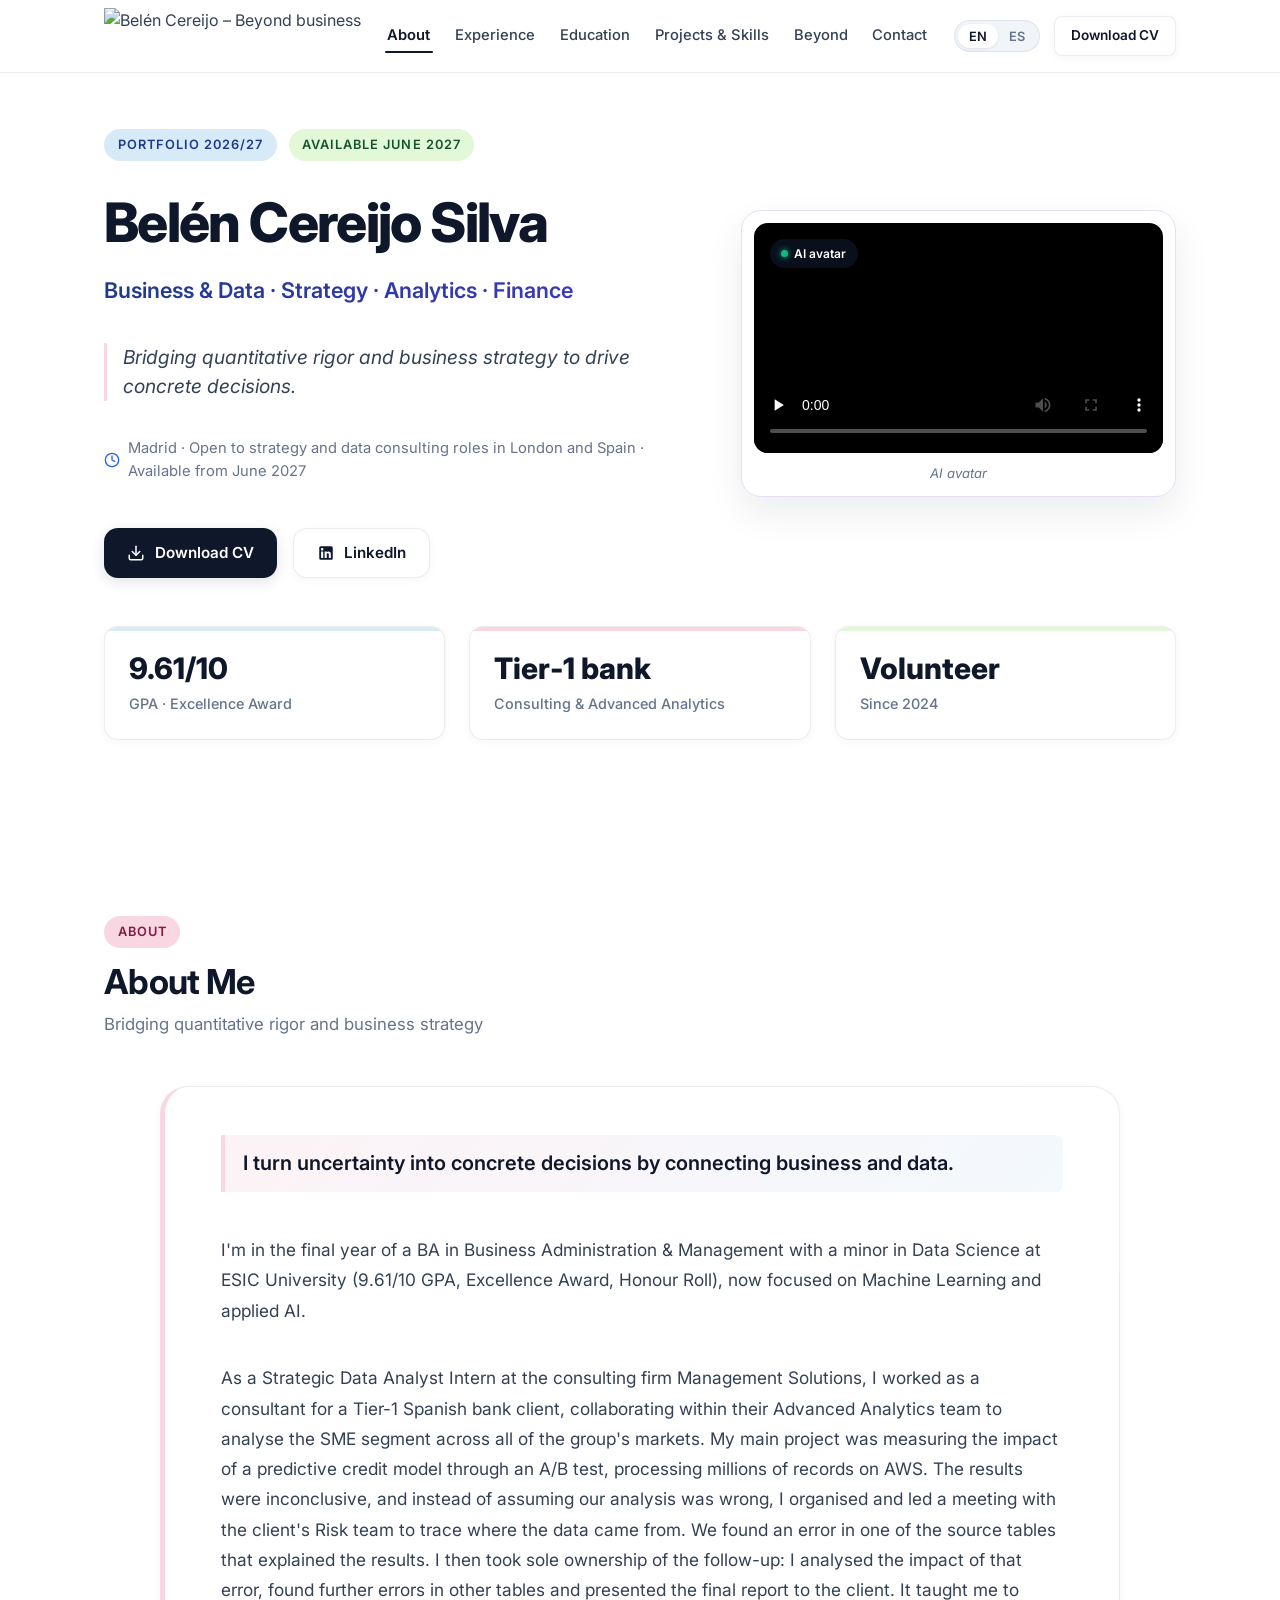
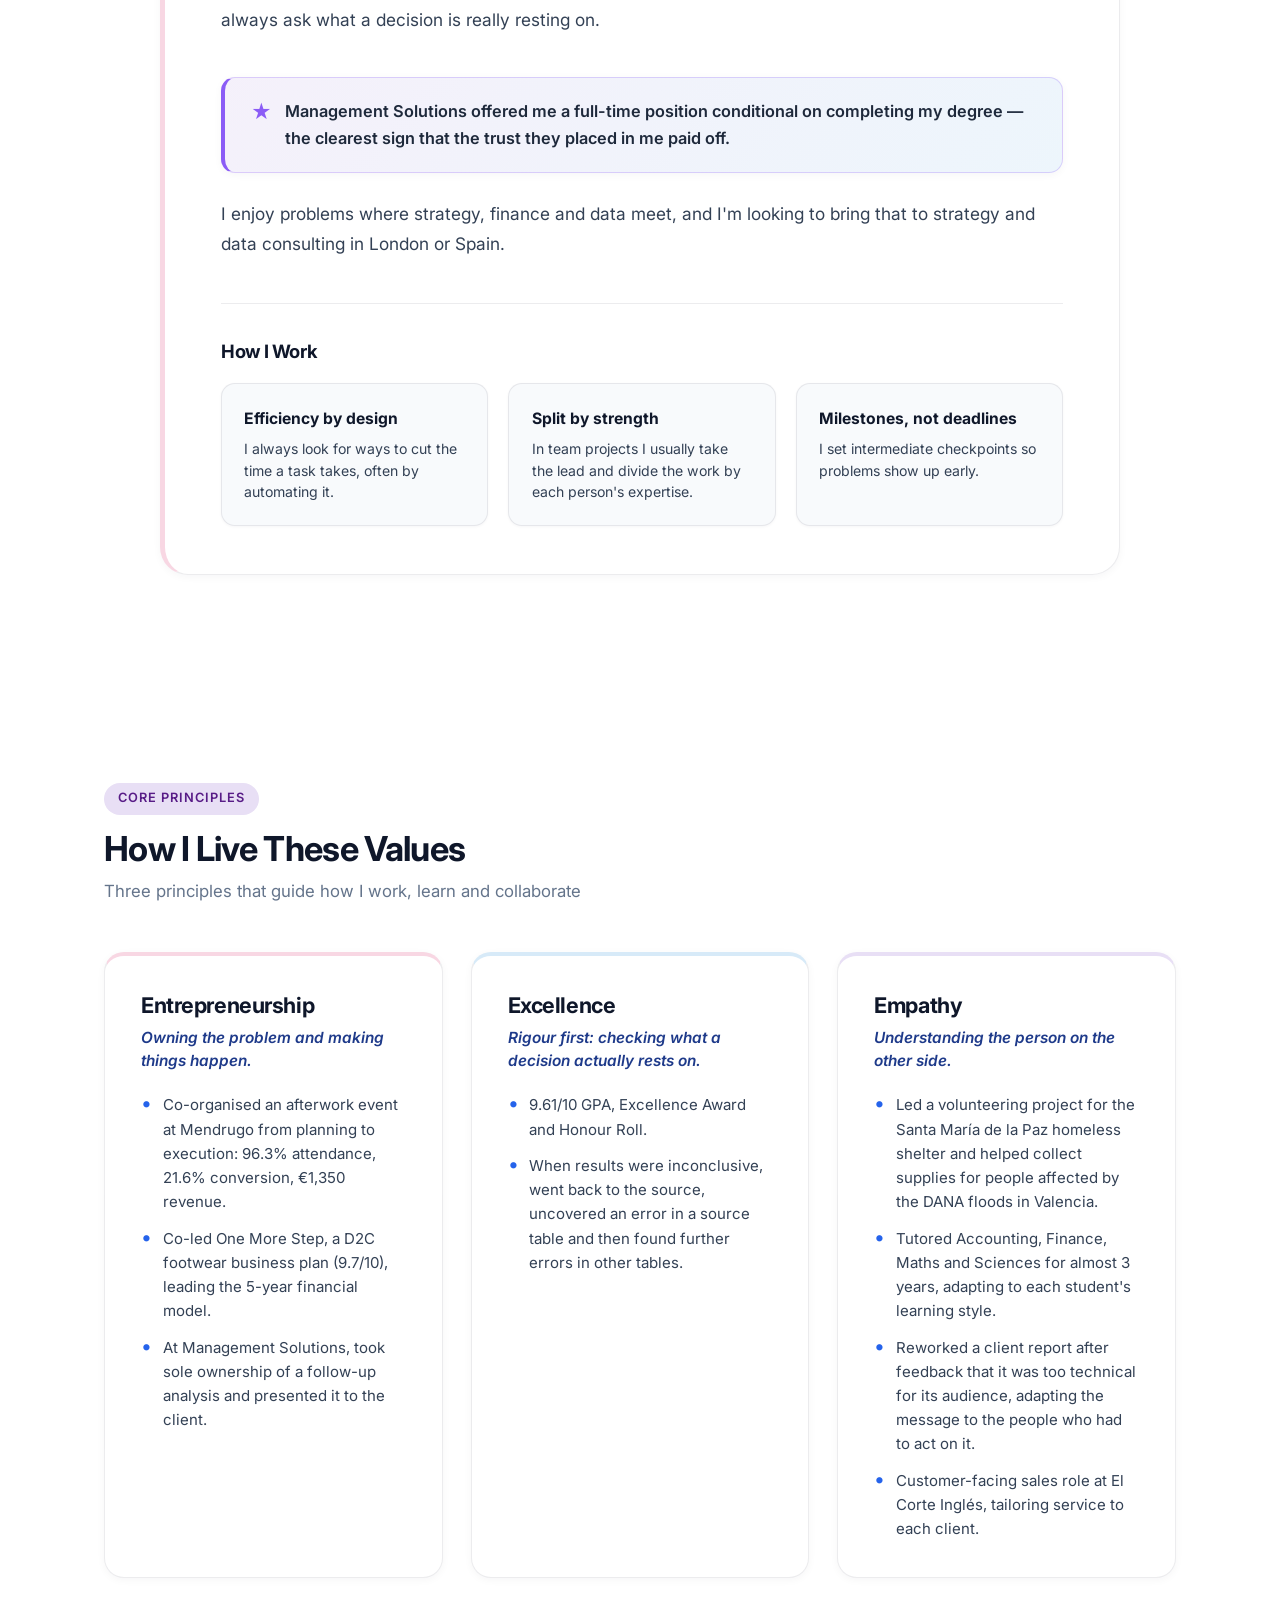
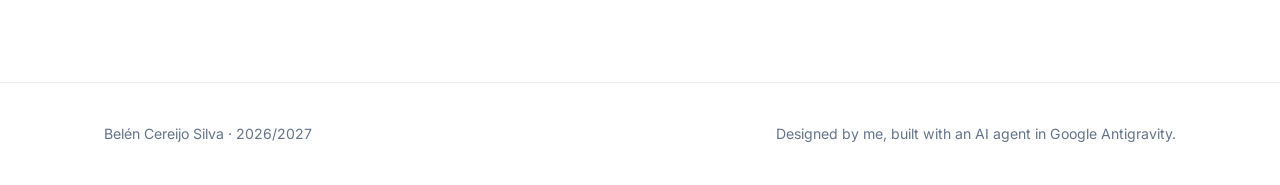
==== commit f6b3f578: "Update web" ====
--- a/rb.html
+++ b/rb.html
@@ -4,913 +4,11 @@
   <meta charset="UTF-8">
   <meta name="viewport" content="width=device-width, initial-scale=1.0">
   <meta name="robots" content="noindex">
-  <title data-i18n="meta.rbTitle">Belén Cereijo Silva | Application for Junior Consultant, Roland Berger London</title>
-  <meta name="description" data-i18n-attr="content:meta.rbDescription" content="Tailored portfolio of Belén Cereijo Silva for the Junior Consultant position at Roland Berger London (Transaction &amp; Investor Support).">
-  
-  <!-- Open Graph / Meta -->
-  <meta property="og:type" content="website">
-  <meta property="og:title" data-i18n-attr="content:meta.rbTitle" content="Belén Cereijo Silva | Application for Junior Consultant, Roland Berger London">
-  <meta property="og:description" data-i18n-attr="content:meta.rbDescription" content="Tailored portfolio of Belén Cereijo Silva for the Junior Consultant position at Roland Berger London.">
-  <meta property="og:image" content="assets/avatar-poster.jpg">
-  
-  <!-- Google Fonts: Inter -->
-  <link rel="preconnect" href="https://fonts.googleapis.com">
-  <link rel="preconnect" href="https://fonts.gstatic.com" crossorigin>
-  <link href="https://fonts.googleapis.com/css2?family=Inter:wght@400;500;600;700;800&display=swap" rel="stylesheet">
-  
-  <!-- Styles -->
-  <link rel="stylesheet" href="styles.css">
+  <meta http-equiv="refresh" content="0; url=index.html">
+  <title>Belén Cereijo Silva · Portfolio</title>
+  <script>window.location.replace("index.html");</script>
 </head>
-<body data-page="rb">
-
-  <!-- Background Ambient Pastel Blobs -->
-  <div class="ambient-blobs" aria-hidden="true">
-    <div class="blob blob-1"></div>
-    <div class="blob blob-2"></div>
-    <div class="blob blob-3"></div>
-    <div class="blob blob-4"></div>
-  </div>
-
-  <!-- Sticky Header & Navigation -->
-  <header class="site-header" role="banner">
-    <div class="container nav-container">
-      <a href="#hero" class="nav-brand" aria-label="Belén Cereijo Silva Home">
-        <span class="nav-brand-name">Belén Cereijo Silva</span>
-        <span class="nav-brand-sub" data-i18n="hero.headline">Business &amp; Data · Strategy · Analytics · Finance</span>
-      </a>
-
-      <!-- Desktop Nav -->
-      <nav class="nav-menu" id="navMenu" role="navigation" aria-label="Primary Navigation">
-        <a href="#why-rb" class="nav-link" data-i18n="nav.whyRb">Why RB</a>
-        <a href="#about" class="nav-link" data-i18n="nav.about">About</a>
-        <a href="#values" class="nav-link nav-desktop-hide" data-i18n="nav.values">Values</a>
-        <a href="#experience" class="nav-link" data-i18n="nav.experience">Experience</a>
-        <a href="#recommendation" class="nav-link" data-i18n="nav.recommendation">Reference</a>
-        <a href="#volunteering" class="nav-link" data-i18n="nav.volunteering">Volunteering</a>
-        <a href="#education" class="nav-link nav-desktop-hide" data-i18n="nav.education">Education</a>
-        <a href="#projects" class="nav-link" data-i18n="nav.projects">Projects</a>
-        <a href="#skills" class="nav-link" data-i18n="nav.skills">Skills</a>
-        <a href="#beyond" class="nav-link" data-i18n="nav.beyond">Beyond Classroom</a>
-        <a href="#contact" class="nav-link" data-i18n="nav.contact">Contact</a>
-      </nav>
-
-      <div class="nav-actions">
-        <!-- Language Switcher EN | ES -->
-        <div class="lang-selector" role="group" aria-label="Language Selector">
-          <button type="button" class="lang-btn active" id="langEnBtn" aria-label="Switch to English" onclick="setLanguage('en')">EN</button>
-          <button type="button" class="lang-btn" id="langEsBtn" aria-label="Cambiar a Español" onclick="setLanguage('es')">ES</button>
-        </div>
-
-        <!-- Download CV Action in Nav (points to Roland Berger CV) -->
-        <a href="assets/CV_Belen_Cereijo_RB.pdf" id="navCvBtn" class="btn btn-outline btn-sm" download aria-label="Download CV" data-i18n="nav.downloadCv">
-          <svg width="15" height="15" viewBox="0 0 24 24" fill="none" stroke="currentColor" stroke-width="2" stroke-linecap="round" stroke-linejoin="round" aria-hidden="true"><path d="M21 15v4a2 2 0 0 1-2 2H5a2 2 0 0 1-2-2v-4"/><polyline points="7 10 12 15 17 10"/><line x1="12" y1="15" x2="12" y2="3"/></svg>
-          <span data-i18n="nav.downloadCv">Download CV</span>
-        </a>
-
-        <!-- Mobile Menu Toggle -->
-        <button class="mobile-menu-btn" id="mobileMenuBtn" aria-label="Toggle Navigation Menu" aria-expanded="false" aria-controls="navMenu">
-          <svg width="24" height="24" viewBox="0 0 24 24" fill="none" stroke="currentColor" stroke-width="2" stroke-linecap="round" stroke-linejoin="round" aria-hidden="true"><line x1="3" y1="12" x2="21" y2="12"/><line x1="3" y1="6" x2="21" y2="6"/><line x1="3" y1="18" x2="21" y2="18"/></svg>
-        </button>
-      </div>
-    </div>
-  </header>
-
-  <main id="mainContent">
-
-    <!-- =======================================================================
-         1. HERO SECTION
-         ======================================================================= -->
-    <section class="section hero-section" id="hero" aria-labelledby="heroTitle">
-      <div class="container">
-        <div class="hero-grid">
-          
-          <!-- Hero Text Details -->
-          <div class="hero-content fade-in-element">
-            <div class="hero-badge-row">
-              <span class="section-tag blue">Roland Berger London Candidate</span>
-              <span class="section-tag green">Available June 2027</span>
-            </div>
-
-            <h1 class="hero-name" id="heroTitle" data-i18n="hero.name">Belén Cereijo Silva</h1>
-            <p class="hero-headline" data-i18n="hero.headline">Business &amp; Data · Strategy · Analytics · Finance</p>
-            <p class="hero-tagline" data-i18n="hero.tagline">I connect business and data to turn uncertainty into concrete decisions.</p>
-            
-            <p class="hero-small-line">
-              <svg viewBox="0 0 24 24" fill="none" stroke="currentColor" stroke-width="2" stroke-linecap="round" stroke-linejoin="round" aria-hidden="true"><circle cx="12" cy="12" r="10"/><polyline points="12 6 12 12 16 14"/></svg>
-              <span data-i18n="rb.smallLine">Madrid · Applying for Junior Consultant, Roland Berger London · Available from June 2027</span>
-            </p>
-
-            <div class="hero-buttons">
-              <a href="assets/CV_Belen_Cereijo_RB.pdf" id="heroCvBtn" class="btn btn-primary" download>
-                <svg width="18" height="18" viewBox="0 0 24 24" fill="none" stroke="currentColor" stroke-width="2" stroke-linecap="round" stroke-linejoin="round" aria-hidden="true"><path d="M21 15v4a2 2 0 0 1-2 2H5a2 2 0 0 1-2-2v-4"/><polyline points="7 10 12 15 17 10"/><line x1="12" y1="15" x2="12" y2="3"/></svg>
-                <span data-i18n="hero.btnDownloadCv">Download CV</span>
-              </a>
-
-              <a href="https://linkedin.com/in/belen-cereijo-silva-esic" class="btn btn-outline" target="_blank" rel="noopener noreferrer">
-                <svg width="18" height="18" viewBox="0 0 24 24" fill="currentColor" aria-hidden="true"><path d="M19 3a2 2 0 0 1 2 2v14a2 2 0 0 1-2 2H5a2 2 0 0 1-2-2V5a2 2 0 0 1 2-2h14m-.5 15.5v-5.3a3.26 3.26 0 0 0-3.26-3.26c-.85 0-1.84.52-2.28 1.3v-1.11h-2.79v8.37h2.79v-4.93c0-.77.62-1.4 1.39-1.4a1.4 1.4 0 0 1 1.4 1.4v4.93h2.75M6.88 8.56a1.68 1.68 0 0 0 1.68-1.68c0-.93-.75-1.69-1.68-1.69a1.69 1.69 0 0 0-1.69 1.69c0 .93.76 1.68 1.69 1.68m1.39 9.94v-8.37H5.5v8.37h2.77z"/></svg>
-                <span data-i18n="hero.btnLinkedIn">LinkedIn</span>
-              </a>
-            </div>
-          </div>
-
-          <!-- Hero Video Card -->
-          <div class="hero-video-wrapper fade-in-element">
-            <div class="video-container">
-              <div class="video-header-badge">
-                <span class="video-pulse-dot" aria-hidden="true"></span>
-                <span data-i18n="hero.videoBadge">Video Introduction</span>
-              </div>
-              <video 
-                id="introVideo" 
-                class="video-player" 
-                controls 
-                preload="metadata" 
-                playsinline 
-                poster="assets/avatar-poster.jpg"
-                aria-label="Introduction video of Belén Cereijo Silva" 
-                data-i18n-attr="aria-label:hero.videoAria">
-                <source src="assets/avatar-belen.mp4" type="video/mp4">
-                Your browser does not support HTML5 video.
-              </video>
-            </div>
-            <div class="video-caption" data-i18n="hero.videoCaption">AI avatar · script written by me</div>
-          </div>
-
-        </div>
-
-        <!-- 3 Highlights Stat Cards -->
-        <div class="hero-highlights fade-in-element">
-          <div class="stat-card card-blue">
-            <div class="stat-number" data-i18n="hero.stat1Number">9.63/10</div>
-            <div class="stat-label" data-i18n="hero.stat1Label">GPA · Excellence Award</div>
-          </div>
-          <div class="stat-card card-pink">
-            <div class="stat-number" data-i18n="hero.stat2Number">Tier-1 bank</div>
-            <div class="stat-label" data-i18n="hero.stat2Label">Advanced Analytics experience</div>
-          </div>
-          <a href="#volunteering" class="stat-card card-green" aria-label="View volunteering initiatives">
-            <div class="stat-number" data-i18n="hero.stat3Number">Volunteer</div>
-            <div class="stat-label" data-i18n="hero.stat3Label">Since 2024</div>
-          </a>
-        </div>
-      </div>
-    </section>
-
-    <!-- =======================================================================
-         WHY ROLAND BERGER SECTION (Exclusive to rb.html)
-         ======================================================================= -->
-    <section class="section why-rb-section" id="why-rb" aria-labelledby="whyRbTitle">
-      <div class="container">
-        <div class="section-header fade-in-element">
-          <span class="section-tag blue" data-i18n="whyRb.sectionTag">Roland Berger Fit</span>
-          <h2 class="section-title" id="whyRbTitle" data-i18n="whyRb.sectionTitle">Why Roland Berger</h2>
-          <p class="section-subtitle" data-i18n="whyRb.sectionSubtitle">A natural intersection of strategy, financial modelling and checked data</p>
-        </div>
-
-        <div class="why-rb-card fade-in-element">
-          <p class="why-rb-text" data-i18n="whyRb.cardText">
-            I love strategy, I genuinely enjoyed working for a bank and I like finance and numbers. Roland Berger's Junior Consultant role in London, aligned with Transaction &amp; Investor Support, sits exactly where those meet: financial modelling, market analysis and making sure investment decisions rest on data that has actually been checked. I also recognise myself in the firm's values — entrepreneurship, excellence and empathy — and in its invitation to be authentic, which is why this page shows both my professional work and who I am outside it. My internship supervisor recommends me specifically for consulting — <a href="#recommendation" class="inline-link">see his letter below</a>.
-          </p>
-          <div class="fit-chips-row">
-            <span class="fit-chip">📊 <span data-i18n="whyRb.fitChip1">Financial modelling → TFG 5-year model, Financial Management II 10/10</span></span>
-            <span class="fit-chip">🔍 <span data-i18n="whyRb.fitChip2">Data rigour → data-quality issues found at a Tier-1 bank</span></span>
-            <span class="fit-chip">⚡ <span data-i18n="whyRb.fitChip3">AI literacy → automation with AI agents, used responsibly</span></span>
-          </div>
-        </div>
-      </div>
-    </section>
-
-    <!-- =======================================================================
-         2. ABOUT SECTION & "HOW I WORK"
-         ======================================================================= -->
-    <section class="section about-section" id="about" aria-labelledby="aboutTitle">
-      <div class="container">
-        <div class="section-header fade-in-element">
-          <span class="section-tag pink" data-i18n="about.sectionTag">About</span>
-          <h2 class="section-title" id="aboutTitle" data-i18n="about.sectionTitle">About Me</h2>
-          <p class="section-subtitle" data-i18n="about.sectionSubtitle">Bridging quantitative rigor and business strategy</p>
-        </div>
-
-        <div class="about-card fade-in-element">
-          <!-- About Narrative -->
-          <article class="about-content">
-            <p data-i18n="about.p1">
-              I connect business and data to turn uncertainty into concrete decisions. I'm in the final year of a BA in Business Administration &amp; Management with a minor in Data Science at ESIC University (9.63/10 GPA, Excellence Award, Honour Roll), now focused on Machine Learning and applied AI.
-            </p>
-            <p data-i18n="about.p2">
-              As a Strategic Data Analyst Intern at Management Solutions, I worked in the Advanced Analytics team of a Tier-1 Spanish bank, analysing the SME segment across all of the group's markets. My main project was measuring the impact of a predictive credit model through an A/B test, processing millions of records on AWS. The results were inconclusive, and instead of assuming our analysis was wrong, I organised and led a meeting with the Risk team to trace where the data came from. We found an error in one of the source tables that explained the results. I then took sole ownership of the follow-up: I analysed the impact of that error, found further errors in other tables and presented the final report to the client. It taught me to always ask what a decision is really resting on.
-            </p>
-            <div class="about-offer-highlight" data-i18n="about.offer">
-              Management Solutions offered me a full-time position conditional on completing my degree — the clearest sign that the trust they placed in me paid off.
-            </div>
-            <p data-i18n="about.p3">
-              I enjoy problems where strategy, finance and data meet, and I'm looking to bring that to strategy and data consulting in London or Spain.
-            </p>
-          </article>
-
-          <!-- "How I Work" 3 Mini-Cards -->
-          <div class="how-i-work-box">
-            <h3 class="how-i-work-title" data-i18n="about.howIWorkTitle">How I Work</h3>
-            <div class="how-i-work-grid">
-              <div class="work-card">
-                <div class="work-title" data-i18n="about.work1Title">Efficiency by design</div>
-                <div class="work-desc" data-i18n="about.work1Desc">I always look for ways to cut the time a task takes, often by automating it.</div>
-              </div>
-              <div class="work-card">
-                <div class="work-title" data-i18n="about.work2Title">Split by strength</div>
-                <div class="work-desc" data-i18n="about.work2Desc">In team projects I usually take the lead and divide the work by each person's expertise.</div>
-              </div>
-              <div class="work-card">
-                <div class="work-title" data-i18n="about.work3Title">Milestones, not deadlines</div>
-                <div class="work-desc" data-i18n="about.work3Desc">I set intermediate checkpoints so problems show up early.</div>
-              </div>
-            </div>
-          </div>
-
-        </div>
-      </div>
-    </section>
-
-    <!-- =======================================================================
-         3. VALUES SECTION ("How I live these values")
-         ======================================================================= -->
-    <section class="section values-section" id="values" aria-labelledby="valuesTitle">
-      <div class="container">
-        <div class="section-header fade-in-element">
-          <span class="section-tag lilac" data-i18n="values.sectionTag">Core Principles</span>
-          <h2 class="section-title" id="valuesTitle" data-i18n="values.sectionTitle">How I Live These Values</h2>
-          <p class="section-subtitle" data-i18n="values.sectionSubtitle">Three principles that guide how I work, learn and collaborate</p>
-        </div>
-
-        <div class="values-grid">
-          
-          <!-- Card 1: Entrepreneurship -->
-          <div class="value-card card-pink fade-in-element">
-            <h3 class="value-title" data-i18n="values.card1Title">Entrepreneurship</h3>
-            <p class="value-definition" data-i18n="values.card1Definition">"Owning the problem and making things happen."</p>
-            <ul class="value-list">
-              <li data-i18n="values.card1B1">Co-organised an afterwork event at Mendrugo from planning to execution: 96.3% attendance, 21.6% conversion, €1,350 revenue.</li>
-              <li data-i18n="values.card1B2">Co-led One More Step, a D2C footwear business plan (9.7/10), leading the 5-year financial model.</li>
-              <li data-i18n="values.card1B3">At Management Solutions, took sole ownership of a follow-up analysis and presented it to the client.</li>
-            </ul>
-          </div>
-
-          <!-- Card 2: Excellence -->
-          <div class="value-card card-blue fade-in-element">
-            <h3 class="value-title" data-i18n="values.card2Title">Excellence</h3>
-            <p class="value-definition" data-i18n="values.card2Definition">"Rigour first: checking what a decision actually rests on."</p>
-            <ul class="value-list">
-              <li data-i18n="values.card2B1">9.63/10 GPA, Excellence Award and Honour Roll.</li>
-              <li data-i18n="values.card2B2">When results were inconclusive, went back to the source, uncovered an error in a source table and then found further errors in other tables.</li>
-            </ul>
-          </div>
-
-          <!-- Card 3: Empathy -->
-          <div class="value-card card-lilac fade-in-element">
-            <h3 class="value-title" data-i18n="values.card3Title">Empathy</h3>
-            <p class="value-definition" data-i18n="values.card3Definition">"Understanding the person on the other side."</p>
-            <ul class="value-list">
-              <li data-i18n="values.card3B1">Led a volunteering project for the Santa María de la Paz homeless shelter and helped collect supplies for people affected by the DANA floods in Valencia.</li>
-              <li data-i18n="values.card3B2">Tutored Accounting, Finance, Maths and Sciences for almost 3 years, adapting to each student's learning style.</li>
-              <li data-i18n="values.card3B3">Reworked a client report after feedback that it was too technical for its audience, adapting the message to the people who had to act on it.</li>
-              <li data-i18n="values.card3B4">Customer-facing sales role at El Corte Inglés, tailoring service to each client.</li>
-            </ul>
-          </div>
-
-        </div>
-      </div>
-    </section>
-
-    <!-- =======================================================================
-         3. EXPERIENCE SECTION
-         ======================================================================= -->
-    <section class="section experience-section" id="experience" aria-labelledby="experienceTitle">
-      <div class="container">
-        <div class="section-header fade-in-element">
-          <span class="section-tag blue" data-i18n="nav.experience">Experience</span>
-          <h2 class="section-title" id="experienceTitle" data-i18n="experience.sectionTitle">Professional Experience</h2>
-          <p class="section-subtitle" data-i18n="experience.sectionSubtitle">Impact in analytics, client work and leadership</p>
-        </div>
-
-        <div class="timeline">
-          <!-- 1. Management Solutions (Featured) -->
-          <div class="timeline-item fade-in-element">
-            <div class="timeline-node" aria-hidden="true"></div>
-            <div class="timeline-card featured">
-              <div class="timeline-header">
-                <div>
-                  <span class="section-tag lilac" data-i18n="experience.featuredBadge">Featured Role</span>
-                  <h3 class="role-title" data-i18n="experience.ms.role">Strategic Data Analyst Intern</h3>
-                  <div class="company-name" data-i18n="experience.ms.company">Management Solutions</div>
-                </div>
-                <div class="role-meta">
-                  <span data-i18n="experience.ms.location">Madrid</span> · <span data-i18n="experience.ms.period">Jul 2025 – Mar 2026</span>
-                </div>
-              </div>
-
-              <ul class="timeline-list">
-                <li data-i18n="experience.ms.b1">Worked in the Advanced Analytics team of a Tier-1 Spanish bank, analysing the SME segment for the group's holding team across all its markets.</li>
-                <li data-i18n="experience.ms.b2">Ran the monthly SME analyses, built Sankey flow visualisations and merged notebooks from several team members into a single monthly process.</li>
-              </ul>
-
-              <!-- Deep Dive: Impact Analysis of a Predictive Credit Model -->
-              <div class="impact-subcard">
-                <div class="impact-header">
-                  <span class="impact-badge">Deep Dive</span>
-                  <h4 class="impact-title" data-i18n="experience.ms.impactTitle">Impact analysis of a predictive credit model</h4>
-                </div>
-                <ul class="timeline-list">
-                  <li data-i18n="experience.ms.impactB1">Defined and coded <strong>KPIs</strong> to measure the model's impact on customers' credit behaviour through an A/B test (pilot vs. control, thousands of customers).</li>
-                  <li data-i18n="experience.ms.impactB2">Processed <strong>millions of records</strong> on AWS using SQL (Athena) and PySpark.</li>
-                  <li data-i18n="experience.ms.impactB3">Prepared a report for the client's digital sales team to help explain falling product sign-ups, which received very positive feedback.</li>
-                  <li data-i18n="experience.ms.impactB4">Organised and led a meeting with the Risk team that uncovered an error in a source table and explained the inconclusive results.</li>
-                  <li data-i18n="experience.ms.impactB5">Took sole ownership of the follow-up analysis on the error's impact, found further errors in other tables and presented the final report to the client.</li>
-                </ul>
-              </div>
-
-              <a href="#recommendation" class="experience-ref-link" data-i18n="experience.ms.refLink">See recommendation letter →</a>
-            </div>
-          </div>
-
-          <!-- 2. Mendrugo -->
-          <div class="timeline-item fade-in-element">
-            <div class="timeline-node" aria-hidden="true"></div>
-            <div class="timeline-card compact">
-              <div class="timeline-header">
-                <div>
-                  <h3 class="role-title" data-i18n="experience.mendrugo.role">Event Organiser</h3>
-                  <div class="company-name" data-i18n="experience.mendrugo.company">Mendrugo</div>
-                </div>
-                <div class="role-meta">
-                  <span data-i18n="experience.mendrugo.location">Madrid</span> · <span data-i18n="experience.mendrugo.period">Sep – Dec 2025</span>
-                </div>
-              </div>
-              <p data-i18n="experience.mendrugo.desc">
-                Co-organised an afterwork event at Mendrugo for the Entrepreneurship course, reaching a <strong>96.3% attendance rate, a 21.6% conversion rate and €1,350 in revenue</strong>.
-              </p>
-            </div>
-          </div>
-
-          <!-- 3. Private Tutoring -->
-          <div class="timeline-item fade-in-element">
-            <div class="timeline-node" aria-hidden="true"></div>
-            <div class="timeline-card compact">
-              <div class="timeline-header">
-                <div>
-                  <h3 class="role-title" data-i18n="experience.tutoring.role">Tutor</h3>
-                  <div class="company-name" data-i18n="experience.tutoring.company">Private Tutoring</div>
-                </div>
-                <div class="role-meta">
-                  <span data-i18n="experience.tutoring.location">Madrid</span> · <span data-i18n="experience.tutoring.period">Oct 2022 – Jun 2025</span>
-                </div>
-              </div>
-              <p data-i18n="experience.tutoring.desc">
-                Tutored Accounting, Finance, Maths and Sciences, adapting to each student's learning style.
-              </p>
-            </div>
-          </div>
-
-          <!-- 4. Sales Assistant: October S.L. at El Corte Inglés -->
-          <div class="timeline-item fade-in-element">
-            <div class="timeline-node" aria-hidden="true"></div>
-            <div class="timeline-card compact">
-              <div class="timeline-header">
-                <div>
-                  <h3 class="role-title" data-i18n="experience.october.role">Sales Assistant</h3>
-                  <div class="company-name" data-i18n="experience.october.company">October S.L. at El Corte Inglés</div>
-                </div>
-                <div class="role-meta">
-                  <span data-i18n="experience.october.location">Madrid</span> · <span data-i18n="experience.october.period">Aug 2024</span>
-                </div>
-              </div>
-              <p data-i18n="experience.october.desc">
-                Customer-facing role, tailoring service to different client needs.
-              </p>
-            </div>
-          </div>
-        </div>
-
-      </div>
-    </section>
-
-    <!-- =======================================================================
-         RECOMMENDATION LETTER SECTION
-         ======================================================================= -->
-    <section class="section section-recommendation" id="recommendation" aria-labelledby="recommendationTitle">
-      <div class="container">
-        <div class="section-header text-center fade-in-element">
-          <span class="section-tag lilac" data-i18n="recommendation.sectionTag">Recommendation</span>
-          <h2 class="section-title" id="recommendationTitle" data-i18n="recommendation.sectionTitle">Recommendation Letter</h2>
-          <p class="section-subtitle" data-i18n="recommendation.sectionSubtitle">Assessment from my internship supervisor at Management Solutions</p>
-        </div>
-
-        <div class="recommendation-card fade-in-element">
-          <div class="quote-icon" aria-hidden="true">“</div>
-          
-          <blockquote class="main-quote-box">
-            <p class="main-quote-text" data-i18n="recommendation.mainQuote">These qualities go well beyond technical data work, and I would describe them as consulting qualities in the fullest sense: reliability under real client pressure, sound judgement about when to take initiative and when to ask, and a level of ownership that made her someone I trusted with tasks of real consequence to the project.</p>
-            <p class="quote-translation" data-i18n="recommendation.quoteTranslation"></p>
-          </blockquote>
-
-          <div class="recommender-profile">
-            <div class="recommender-avatar-placeholder" aria-hidden="true">JG</div>
-            <div class="recommender-info">
-              <h3 class="recommender-name" data-i18n="recommendation.authorName">Javier Antonio Gisbert Mariscal</h3>
-              <p class="recommender-role" data-i18n="recommendation.authorRole">Senior Data Scientist, Management Solutions · my internship supervisor</p>
-            </div>
-          </div>
-
-          <div class="eval-chips-container">
-            <span class="eval-chips-label" data-i18n="recommendation.evalLabel">Highlighted in my final evaluation</span>
-            <div class="eval-chips-list">
-              <span class="eval-chip" data-i18n="recommendation.chip1">Adaptability</span>
-              <span class="eval-chip" data-i18n="recommendation.chip2">Organisation</span>
-              <span class="eval-chip" data-i18n="recommendation.chip3">Curiosity</span>
-              <span class="eval-chip" data-i18n="recommendation.chip4">Autonomy</span>
-            </div>
-          </div>
-
-          <div class="secondary-quotes-grid">
-            <div class="secondary-quote-card">
-              <p class="secondary-quote-text" data-i18n="recommendation.secQuote1">"She also showed a genuine, proactive curiosity about the business beyond her immediate tasks."</p>
-            </div>
-            <div class="secondary-quote-card">
-              <p class="secondary-quote-text" data-i18n="recommendation.secQuote2">"Belén proactively organised and led a meeting with that team to get to the bottom of it, without being asked to."</p>
-            </div>
-          </div>
-
-          <div class="recommendation-actions">
-            <a href="assets/recommendation-letter.pdf" target="_blank" rel="noopener noreferrer" class="btn btn-secondary" data-i18n="recommendation.btnPdf">
-              <svg width="18" height="18" viewBox="0 0 24 24" fill="none" stroke="currentColor" stroke-width="2" stroke-linecap="round" stroke-linejoin="round" aria-hidden="true"><path d="M14 2H6a2 2 0 0 0-2 2v16a2 2 0 0 0 2 2h12a2 2 0 0 0 2-2V8z"/><polyline points="14 2 14 8 20 8"/><line x1="16" y1="13" x2="8" y2="13"/><line x1="16" y1="17" x2="8" y2="17"/><polyline points="10 9 9 9 8 9"/></svg>
-              <span>Read the full letter (PDF)</span>
-            </a>
-          </div>
-        </div>
-      </div>
-    </section>
-
-    <!-- =======================================================================
-         GIVING BACK / VOLUNTEERING SECTION
-         ======================================================================= -->
-    <section class="section section-volunteering" id="volunteering" aria-labelledby="volunteeringTitle">
-      <div class="container">
-        <div class="section-header text-center fade-in-element">
-          <span class="section-tag green" data-i18n="volunteering.sectionTag">Social Impact</span>
-          <h2 class="section-title" id="volunteeringTitle" data-i18n="volunteering.sectionTitle">Giving Back</h2>
-          <p class="section-subtitle" data-i18n="volunteering.sectionSubtitle">Leadership, community engagement and social impact initiatives</p>
-        </div>
-
-        <div class="volunteering-container fade-in-element">
-          <!-- Featured Card: Learning & Service Project -->
-          <div class="volunteering-featured-card">
-            <div class="volunteering-header">
-              <h3 class="volunteering-title" data-i18n="volunteering.featuredTitle">Learning &amp; Service Project · ESIC University · Sep 2024 – May 2026</h3>
-            </div>
-            <p class="volunteering-desc" data-i18n="volunteering.featuredDesc">
-              I led a multidisciplinary team to give visibility to the Santa María de la Paz homeless shelter. I organised the team's tasks and coordinated directly with our ESIC tutor and the shelter's director, and together we produced videos to tell the shelter's story and reach more people.
-            </p>
-            <div class="volunteering-tags">
-              <span class="volunteering-tag" data-i18n="volunteering.tag1">Leadership</span>
-              <span class="volunteering-tag" data-i18n="volunteering.tag2">Coordination</span>
-              <span class="volunteering-tag" data-i18n="volunteering.tag3">Storytelling</span>
-              <span class="volunteering-tag" data-i18n="volunteering.tag4">Social impact</span>
-            </div>
-          </div>
-
-          <!-- Smaller Card: Volunteering Days -->
-          <div class="volunteering-small-card">
-            <h3 class="volunteering-small-title" data-i18n="volunteering.smallTitle">Volunteering days · ESIC University</h3>
-            <p class="volunteering-small-desc" data-i18n="volunteering.smallDesc">
-              Regular participant in ESIC's one-day volunteering initiatives, including collecting supplies for people affected by the DANA floods in Valencia.
-            </p>
-          </div>
-        </div>
-      </div>
-    </section>
-
-    <!-- =======================================================================
-         5. EDUCATION SECTION
-         ======================================================================= -->
-    <section class="section education-section" id="education" aria-labelledby="educationTitle">
-      <div class="container">
-        <div class="section-header fade-in-element">
-          <span class="section-tag green" data-i18n="nav.education">Education</span>
-          <h2 class="section-title" id="educationTitle" data-i18n="education.sectionTitle">Education &amp; Academic Track</h2>
-          <p class="section-subtitle" data-i18n="education.sectionSubtitle">Excellence in business management, quantitative methods and analytical foundations</p>
-        </div>
-
-        <div class="education-grid">
-          
-          <!-- ESIC University -->
-          <div class="edu-card highlight-card fade-in-element">
-            <div>
-              <div class="edu-meta-top">
-                <span class="edu-institution" data-i18n="education.esic.institution">ESIC University</span>
-                <span class="edu-period" data-i18n="education.esic.period">Sep 2022 – May 2027</span>
-              </div>
-              <h3 class="edu-degree" data-i18n="education.esic.degree">BA Business Administration &amp; Management, minor in Data Science</h3>
-              <div class="edu-highlight-box" data-i18n="education.esic.highlight">
-                <strong>9.63/10 GPA</strong> · Excellence Award · Honour Roll Award · <strong>18 courses with highest distinction</strong>
-              </div>
-              <p class="edu-details" data-i18n="education.esic.role">
-                Class delegate (2nd and 4th year) and member of the degree curriculum committee
-              </p>
-            </div>
-            <div class="coursework-badge-box">
-              <strong data-i18n="education.esic.courseworkTitle">Relevant 2026/27 coursework:</strong>
-              <p data-i18n="education.esic.coursework">Artificial Intelligence &amp; Neural Networks, Natural Language Processing (Chatbots), Predictive Models (online churn, sentiment analysis), Categorical Variable Modelling, Big Data Applications II–IV</p>
-            </div>
-          </div>
-
-          <!-- IMC Krems -->
-          <div class="edu-card fade-in-element">
-            <div>
-              <div class="edu-meta-top">
-                <span class="edu-institution" data-i18n="education.krems.institution">IMC Krems University of Applied Sciences</span>
-                <span class="edu-period" data-i18n="education.krems.period">Jan – Jun 2025</span>
-              </div>
-              <h3 class="edu-degree" data-i18n="education.krems.degree">Exchange Semester</h3>
-              <p class="edu-details" data-i18n="education.krems.desc">
-                Courses across several degree programmes: Principles of Business Data Analysis, International Financial Management, Accounting II, Doing Business Abroad.
-              </p>
-            </div>
-            <div class="coursework-badge-box">
-              <span>Krems, Austria · International Academic Exchange</span>
-            </div>
-          </div>
-
-          <!-- Colegio Nuestra Señora de Loreto -->
-          <div class="edu-card fade-in-element">
-            <div>
-              <div class="edu-meta-top">
-                <span class="edu-institution" data-i18n="education.loreto.institution">Colegio Nuestra Señora de Loreto</span>
-                <span class="edu-period" data-i18n="education.loreto.period">2020 – 2022</span>
-              </div>
-              <h3 class="edu-degree" data-i18n="education.loreto.degree">Bachillerato (Sciences)</h3>
-              <div class="edu-highlight-box" data-i18n="education.loreto.desc">
-                9.76/10 average and 12.63/14 in the university entrance exam (EvAU)
-              </div>
-            </div>
-            <div class="coursework-badge-box">
-              <span>Madrid · Scientific High School Track</span>
-            </div>
-          </div>
-
-        </div>
-      </div>
-    </section>
-
-    <!-- =======================================================================
-         6. PROJECTS SECTION (3 Projects)
-         ======================================================================= -->
-    <section class="section projects-section" id="projects" aria-labelledby="projectsTitle">
-      <div class="container">
-        <div class="section-header fade-in-element">
-          <span class="section-tag lilac" data-i18n="nav.projects">Projects</span>
-          <h2 class="section-title" id="projectsTitle" data-i18n="projects.sectionTitle">Key Projects</h2>
-          <p class="section-subtitle" data-i18n="projects.sectionSubtitle">Applied analytics, financial modelling and automation</p>
-        </div>
-
-        <div class="projects-grid">
-          
-          <!-- Project 1: One More Step -->
-          <div class="project-card fade-in-element">
-            <div class="project-top">
-              <div class="project-header-row">
-                <h3 class="project-title" data-i18n="projects.p1.title">One More Step — Final Degree Project (Business Plan)</h3>
-              </div>
-              <p class="project-desc" data-i18n="projects.p1.desc">
-                Co-led a business plan for a direct-to-consumer footwear brand, <strong>graded 9.7/10</strong>. I led the financial plan, building a 5-year financial model in Excel.
-              </p>
-              <div class="project-tags">
-                <span class="tag-pill accent-blue">Financial modelling</span>
-                <span class="tag-pill accent-pink">Excel</span>
-                <span class="tag-pill accent-lilac">Strategy</span>
-              </div>
-            </div>
-          </div>
-
-          <!-- Project 2: Predicting Student GPA with Machine Learning -->
-          <div class="project-card fade-in-element">
-            <div class="project-top">
-              <div class="project-header-row">
-                <h3 class="project-title" data-i18n="projects.p2.title">Predicting Student GPA with Machine Learning</h3>
-              </div>
-              <div class="project-subtitle" data-i18n="projects.p2.subtitle">Big Data Applications I, ESIC</div>
-              <p class="project-desc" data-i18n="projects.p2.desc">
-                Built a Python pipeline on a 1M-row, 42-variable dataset, covering exploratory analysis, cleaning and outlier treatment. Ran multicollinearity analysis and feature selection, trained a linear regression model (<strong>test R² of 0.88</strong>) and exposed it as a REST API using FastAPI.
-              </p>
-              <div class="project-tags">
-                <span class="tag-pill accent-blue">Python</span>
-                <span class="tag-pill accent-green">scikit-learn</span>
-                <span class="tag-pill accent-lilac">Regression</span>
-                <span class="tag-pill accent-pink">FastAPI</span>
-              </div>
-            </div>
-          </div>
-
-          <!-- Project 3: AI literacy, used responsibly -->
-          <div class="project-card fade-in-element">
-            <div class="project-top">
-              <div class="project-header-row">
-                <h3 class="project-title" data-i18n="projects.p3.title">AI literacy, used responsibly</h3>
-              </div>
-              <div class="project-subtitle" data-i18n="projects.p3.subtitle">Workflows &amp; Applied Artificial Intelligence</div>
-              <p class="project-desc" data-i18n="projects.p3.desc">
-                I use AI to work faster, not to think less. I automate workflows with Claude (e.g. a custom skill that tailors my CV to each job description), Gemini and Google Antigravity agents, and I always review and verify the output. This website itself was built with an AI agent.
-              </p>
-              <div class="project-tags">
-                <span class="tag-pill accent-lilac">AI agents</span>
-                <span class="tag-pill accent-green">Automation</span>
-                <span class="tag-pill accent-blue">Responsible AI</span>
-              </div>
-            </div>
-          </div>
-
-        </div>
-      </div>
-    </section>
-
-    <!-- =======================================================================
-         7. SKILLS SECTION (Grouped Chips with Finance & Strategy First)
-         ======================================================================= -->
-    <section class="section skills-section" id="skills" aria-labelledby="skillsTitle">
-      <div class="container">
-        <div class="section-header fade-in-element">
-          <span class="section-tag blue" data-i18n="nav.skills">Skills</span>
-          <h2 class="section-title" id="skillsTitle" data-i18n="skills.sectionTitle">Skills &amp; Capabilities</h2>
-          <p class="section-subtitle" data-i18n="skills.sectionSubtitle">Technical toolset, quantitative methodologies and domain expertise</p>
-        </div>
-
-        <div class="skills-container">
-          
-          <!-- Group 1: Finance & Strategy (NEW FIRST GROUP) -->
-          <div class="skill-group-card featured-skills fade-in-element">
-            <div class="skill-group-title" data-i18n="skills.groupFinanceTitle">Finance &amp; Strategy</div>
-            <div class="chips-wrapper" id="skillsGroupFinance">
-              <span class="skill-chip">Financial modelling (5-year business plan model)</span>
-              <span class="skill-chip">Business planning</span>
-              <span class="skill-chip">Advanced Excel (Microsoft Office Expert certification)</span>
-            </div>
-          </div>
-
-          <!-- Group 2: Programming & Data -->
-          <div class="skill-group-card fade-in-element">
-            <div class="skill-group-title" data-i18n="skills.group1Title">Programming &amp; Data</div>
-            <div class="chips-wrapper" id="skillsGroup1">
-              <span class="skill-chip">Python</span>
-              <span class="skill-chip">SQL</span>
-              <span class="skill-chip">PySpark</span>
-              <span class="skill-chip">R</span>
-            </div>
-          </div>
-
-          <!-- Group 3: Machine Learning & Statistics -->
-          <div class="skill-group-card fade-in-element">
-            <div class="skill-group-title" data-i18n="skills.group2Title">Machine Learning &amp; Statistics</div>
-            <div class="chips-wrapper" id="skillsGroup2">
-              <span class="skill-chip">model training and evaluation (scikit-learn)</span>
-              <span class="skill-chip">regression and classification</span>
-              <span class="skill-chip">feature engineering</span>
-              <span class="skill-chip">multicollinearity analysis</span>
-              <span class="skill-chip">A/B testing</span>
-            </div>
-          </div>
-
-          <!-- Group 4: Cloud & Deployment -->
-          <div class="skill-group-card fade-in-element">
-            <div class="skill-group-title" data-i18n="skills.group3Title">Cloud &amp; Deployment</div>
-            <div class="chips-wrapper" id="skillsGroup3">
-              <span class="skill-chip">AWS (S3, Athena)</span>
-              <span class="skill-chip">Azure (AZ-900 and AI-900 certifications)</span>
-              <span class="skill-chip">FastAPI</span>
-              <span class="skill-chip">Git (basic)</span>
-            </div>
-          </div>
-
-          <!-- Group 5: Visualisation (Renamed from Tools, without Excel) -->
-          <div class="skill-group-card fade-in-element">
-            <div class="skill-group-title" data-i18n="skills.groupToolsTitle">Visualisation</div>
-            <div class="chips-wrapper" id="skillsGroupTools">
-              <span class="skill-chip">Power BI</span>
-              <span class="skill-chip">Tableau</span>
-            </div>
-          </div>
-
-          <!-- Group 6: AI Tools -->
-          <div class="skill-group-card fade-in-element">
-            <div class="skill-group-title" data-i18n="skills.group5Title">AI Tools</div>
-            <div class="chips-wrapper" id="skillsGroup5">
-              <span class="skill-chip">Claude (workflow automation)</span>
-              <span class="skill-chip">Gemini</span>
-              <span class="skill-chip">Google Antigravity (AI agents)</span>
-            </div>
-          </div>
-
-          <!-- Group 7: Languages -->
-          <div class="skill-group-card fade-in-element">
-            <div class="skill-group-title" data-i18n="skills.group6Title">Languages / Idiomas</div>
-            <div class="chips-wrapper" id="skillsGroup6">
-              <span class="skill-chip">Spanish (native)</span>
-              <span class="skill-chip">English (C2)</span>
-              <span class="skill-chip">German (beginner)</span>
-            </div>
-          </div>
-
-        </div>
-      </div>
-    </section>
-
-    <!-- =======================================================================
-         8. BEYOND THE CLASSROOM SECTION (9 Cards + Outside Work Strip)
-         ======================================================================= -->
-    <section class="section beyond-section" id="beyond" aria-labelledby="beyondTitle">
-      <div class="container">
-        <div class="section-header fade-in-element">
-          <span class="section-tag pink" data-i18n="nav.beyond">Beyond Classroom</span>
-          <h2 class="section-title" id="beyondTitle" data-i18n="beyond.sectionTitle">Beyond the Classroom</h2>
-          <p class="section-subtitle" data-i18n="beyond.sectionSubtitle">Initiatives, leadership and continuous curiosity outside academic coursework</p>
-        </div>
-
-        <!-- 9 Colourful Mini-Cards Grid -->
-        <div class="beyond-grid-9">
-          
-          <!-- 1. Class Delegate -->
-          <div class="beyond-mini-card accent-blue fade-in-element">
-            <div class="beyond-mini-header">
-              <div class="beyond-mini-icon" aria-hidden="true">
-                <svg width="20" height="20" viewBox="0 0 24 24" fill="none" stroke="currentColor" stroke-width="2" stroke-linecap="round" stroke-linejoin="round"><path d="M16 21v-2a4 4 0 0 0-4-4H6a4 4 0 0 0-4 4v2"/><circle cx="9" cy="7" r="4"/><path d="M22 21v-2a4 4 0 0 0-3-3.87"/><path d="M16 3.13a4 4 0 0 1 0 7.75"/></svg>
-              </div>
-              <h3 class="beyond-mini-title" data-i18n="beyond.card1Title">Class delegate</h3>
-            </div>
-            <p class="beyond-mini-desc" data-i18n="beyond.card1Desc">2nd and 4th year, ESIC.</p>
-          </div>
-
-          <!-- 2. Curriculum Committee -->
-          <div class="beyond-mini-card accent-lilac fade-in-element">
-            <div class="beyond-mini-header">
-              <div class="beyond-mini-icon" aria-hidden="true">
-                <svg width="20" height="20" viewBox="0 0 24 24" fill="none" stroke="currentColor" stroke-width="2" stroke-linecap="round" stroke-linejoin="round"><path d="M4 19.5v-15A2.5 2.5 0 0 1 6.5 2H20v20H6.5a2.5 2.5 0 0 1-2.5-2.5Z"/><path d="M6 6h10"/><path d="M6 10h10"/></svg>
-              </div>
-              <h3 class="beyond-mini-title" data-i18n="beyond.card2Title">Curriculum committee</h3>
-            </div>
-            <p class="beyond-mini-desc" data-i18n="beyond.card2Desc">Proposed changes to course content and format.</p>
-          </div>
-
-          <!-- 5. Mendrugo event -->
-          <div class="beyond-mini-card accent-blue fade-in-element">
-            <div class="beyond-mini-header">
-              <div class="beyond-mini-icon" aria-hidden="true">
-                <svg width="20" height="20" viewBox="0 0 24 24" fill="none" stroke="currentColor" stroke-width="2" stroke-linecap="round" stroke-linejoin="round"><rect width="20" height="14" x="2" y="7" rx="2" ry="2"/><path d="M16 21V5a2 2 0 0 0-2-2h-4a2 2 0 0 0-2 2v16"/></svg>
-              </div>
-              <h3 class="beyond-mini-title" data-i18n="beyond.card5Title">Mendrugo event</h3>
-            </div>
-            <p class="beyond-mini-desc" data-i18n="beyond.card5Desc">Co-organised from planning to execution (€1,350 revenue).</p>
-          </div>
-
-          <!-- 6. Exchange in Austria -->
-          <div class="beyond-mini-card accent-lilac fade-in-element">
-            <div class="beyond-mini-header">
-              <div class="beyond-mini-icon" aria-hidden="true">
-                <svg width="20" height="20" viewBox="0 0 24 24" fill="none" stroke="currentColor" stroke-width="2" stroke-linecap="round" stroke-linejoin="round"><circle cx="12" cy="12" r="10"/><line x1="2" x2="22" y1="12" y2="12"/><path d="M12 2a15.3 15.3 0 0 1 4 10 15.3 15.3 0 0 1-4 10 15.3 15.3 0 0 1-4-10 15.3 15.3 0 0 1 4-10z"/></svg>
-              </div>
-              <h3 class="beyond-mini-title" data-i18n="beyond.card6Title">Exchange in Austria</h3>
-            </div>
-            <p class="beyond-mini-desc" data-i18n="beyond.card6Desc">IMC Krems: courses across several degree programmes, incl. Intercultural Competence and German for Beginners.</p>
-          </div>
-
-          <!-- 7. KPMG Women at the Top -->
-          <div class="beyond-mini-card accent-green fade-in-element">
-            <div class="beyond-mini-header">
-              <div class="beyond-mini-icon" aria-hidden="true">
-                <svg width="20" height="20" viewBox="0 0 24 24" fill="none" stroke="currentColor" stroke-width="2" stroke-linecap="round" stroke-linejoin="round"><path d="M6 9H4.5a2.5 2.5 0 0 1 0-5H6"/><path d="M18 9h1.5a2.5 2.5 0 0 0 0-5H18"/><path d="M4 22h16"/><path d="M10 14.66V17c0 .55-.45 1-1 1H7c-.55 0-1-.45-1-1v-2.34"/><path d="M14 14.66V17c0 .55.45 1 1 1h2c.55 0 1-.45 1-1v-2.34"/><path d="M18 2H6v7a6 6 0 0 0 12 0V2Z"/></svg>
-              </div>
-              <h3 class="beyond-mini-title" data-i18n="beyond.card7Title">KPMG Women at the Top</h3>
-            </div>
-            <p class="beyond-mini-desc" data-i18n="beyond.card7Desc">Invited by KPMG to its Women at the Top programmes (Audit, two years; STEM).</p>
-          </div>
-
-          <!-- 8. Writing on LinkedIn -->
-          <div class="beyond-mini-card accent-pink fade-in-element">
-            <div class="beyond-mini-header">
-              <div class="beyond-mini-icon" aria-hidden="true">
-                <svg width="20" height="20" viewBox="0 0 24 24" fill="none" stroke="currentColor" stroke-width="2" stroke-linecap="round" stroke-linejoin="round"><path d="M17 3a2.85 2.83 0 1 1 4 4L7.5 20.5 2 22l1.5-5.5Z"/><path d="m15 5 4 4"/></svg>
-              </div>
-              <h3 class="beyond-mini-title" data-i18n="beyond.card8Title">Writing on LinkedIn</h3>
-            </div>
-            <p class="beyond-mini-desc" data-i18n="beyond.card8Desc">Posts on data storytelling, data trust and AI.</p>
-          </div>
-
-          <!-- 9. This website -->
-          <div class="beyond-mini-card accent-blue fade-in-element">
-            <div class="beyond-mini-header">
-              <div class="beyond-mini-icon" aria-hidden="true">
-                <svg width="20" height="20" viewBox="0 0 24 24" fill="none" stroke="currentColor" stroke-width="2" stroke-linecap="round" stroke-linejoin="round"><rect width="18" height="18" x="3" y="3" rx="2"/><path d="m9 8 3 3-3 3"/><path d="M14 15h3"/></svg>
-              </div>
-              <h3 class="beyond-mini-title" data-i18n="beyond.card9Title">This website</h3>
-            </div>
-            <p class="beyond-mini-desc" data-i18n="beyond.card9Desc">Built by me with an AI agent.</p>
-          </div>
-
-        </div>
-
-        <!-- Outside Work Horizontal Strip -->
-        <div class="outside-work-box fade-in-element">
-          <h3 class="outside-work-title">
-            <svg width="20" height="20" viewBox="0 0 24 24" fill="none" stroke="currentColor" stroke-width="2" stroke-linecap="round" stroke-linejoin="round" aria-hidden="true"><circle cx="12" cy="12" r="10"/><path d="m4.93 4.93 4.24 4.24"/><path d="m14.83 9.17 4.24-4.24"/><path d="m14.83 14.83 4.24 4.24"/><path d="m9.17 14.83-4.24 4.24"/></svg>
-            <span data-i18n="beyond.outsideWorkTitle">Outside Work</span>
-          </h3>
-          <div class="outside-work-chips">
-            <span class="outside-chip">🎸 <span data-i18n="beyond.outside1">Guitar &amp; piano</span></span>
-            <span class="outside-chip">🎨 <span data-i18n="beyond.outside2">Watercolour, now learning oil painting</span></span>
-            <span class="outside-chip">✍️ <span data-i18n="beyond.outside3">Creative writing</span></span>
-            <span class="outside-chip">🎾 <span data-i18n="beyond.outside4">Tennis — started last year to step out of my comfort zone</span></span>
-            <span class="outside-chip">🏋️ <span data-i18n="beyond.outside5">Strength training</span></span>
-          </div>
-        </div>
-
-      </div>
-    </section>
-
-    <!-- =======================================================================
-         9. CONTACT SECTION
-         ======================================================================= -->
-    <section class="section contact-section" id="contact" aria-labelledby="contactTitle">
-      <div class="container">
-        <div class="section-header fade-in-element">
-          <span class="section-tag green" data-i18n="nav.contact">Contact</span>
-          <h2 class="section-title" id="contactTitle" data-i18n="contact.sectionTitle">Contact &amp; Opportunities</h2>
-        </div>
-
-        <div class="contact-card-main fade-in-element">
-          <p class="contact-pitch" data-i18n="contact.headline">
-            Let's talk. I'm open to graduate roles in strategy and data consulting in London and Spain, starting June 2027.
-          </p>
-
-          <div class="contact-channels-grid">
-            <!-- Email -->
-            <a href="mailto:bcereijosilva@gmail.com" class="channel-box">
-              <div class="channel-icon">
-                <svg width="22" height="22" viewBox="0 0 24 24" fill="none" stroke="currentColor" stroke-width="2" stroke-linecap="round" stroke-linejoin="round" aria-hidden="true"><rect width="20" height="16" x="2" y="4" rx="2"/><path d="m22 7-8.97 5.7a1.94 1.94 0 0 1-2.06 0L2 7"/></svg>
-              </div>
-              <div class="channel-meta">
-                <span class="channel-label" data-i18n="contact.emailLabel">Email</span>
-                <span class="channel-value" data-i18n="contact.emailValue">bcereijosilva@gmail.com</span>
-              </div>
-            </a>
-
-            <!-- LinkedIn -->
-            <a href="https://linkedin.com/in/belen-cereijo-silva-esic" target="_blank" rel="noopener noreferrer" class="channel-box">
-              <div class="channel-icon pink">
-                <svg width="22" height="22" viewBox="0 0 24 24" fill="currentColor" aria-hidden="true"><path d="M19 3a2 2 0 0 1 2 2v14a2 2 0 0 1-2 2H5a2 2 0 0 1-2-2V5a2 2 0 0 1 2-2h14m-.5 15.5v-5.3a3.26 3.26 0 0 0-3.26-3.26c-.85 0-1.84.52-2.28 1.3v-1.11h-2.79v8.37h2.79v-4.93c0-.77.62-1.4 1.39-1.4a1.4 1.4 0 0 1 1.4 1.4v4.93h2.75M6.88 8.56a1.68 1.68 0 0 0 1.68-1.68c0-.93-.75-1.69-1.68-1.69a1.69 1.69 0 0 0-1.69 1.69c0 .93.76 1.68 1.69 1.68m1.39 9.94v-8.37H5.5v8.37h2.77z"/></svg>
-              </div>
-              <div class="channel-meta">
-                <span class="channel-label" data-i18n="contact.linkedInLabel">LinkedIn Profile</span>
-                <span class="channel-value" data-i18n="contact.linkedInBtn">Connect on LinkedIn</span>
-              </div>
-            </a>
-          </div>
-
-          <!-- CV Download Block (points to Roland Berger CV in rb.html) -->
-          <div class="cv-download-card">
-            <div class="cv-download-header">
-              <div>
-                <h4 class="cv-download-title" data-i18n="contact.cvSectionTitle">Curriculum Vitae</h4>
-              </div>
-              <div class="cv-actions-row">
-                <a href="assets/CV_Belen_Cereijo_RB.pdf" id="contactCvBtn" class="btn btn-primary" download>
-                  <svg width="18" height="18" viewBox="0 0 24 24" fill="none" stroke="currentColor" stroke-width="2" stroke-linecap="round" stroke-linejoin="round" aria-hidden="true"><path d="M21 15v4a2 2 0 0 1-2 2H5a2 2 0 0 1-2-2v-4"/><polyline points="7 10 12 15 17 10"/><line x1="12" y1="15" x2="12" y2="3"/></svg>
-                  <span data-i18n="rb.downloadActiveCv">Download CV (Roland Berger - Active)</span>
-                </a>
-              </div>
-            </div>
-
-            <div class="cv-actions-row">
-              <a href="assets/CV_Belen_Cereijo_RB.pdf" class="btn btn-outline btn-sm" download>
-                <span data-i18n="rb.downloadRbCv">Download CV for Roland Berger (PDF)</span>
-              </a>
-              <a href="assets/CV_Belen_Cereijo_ES.pdf" class="btn btn-outline btn-sm" download>
-                <span data-i18n="contact.downloadEsCv">Descargar CV en Español (PDF)</span>
-              </a>
-            </div>
-          </div>
-
-        </div>
-      </div>
-    </section>
-
-  </main>
-
-  <!-- Footer -->
-  <footer class="site-footer" role="contentinfo">
-    <div class="container footer-content">
-      <div data-i18n="footer.rights">Belén Cereijo Silva · 2026/2027</div>
-      <div data-i18n="footer.builtWith">Designed by me, built with an AI agent in Google Antigravity.</div>
-    </div>
-  </footer>
-
-  <!-- Scripts -->
-  <script src="i18n.js"></script>
-  <script src="script.js"></script>
+<body>
+  <p><a href="index.html">Go to Belén Cereijo's portfolio</a></p>
 </body>
 </html>
